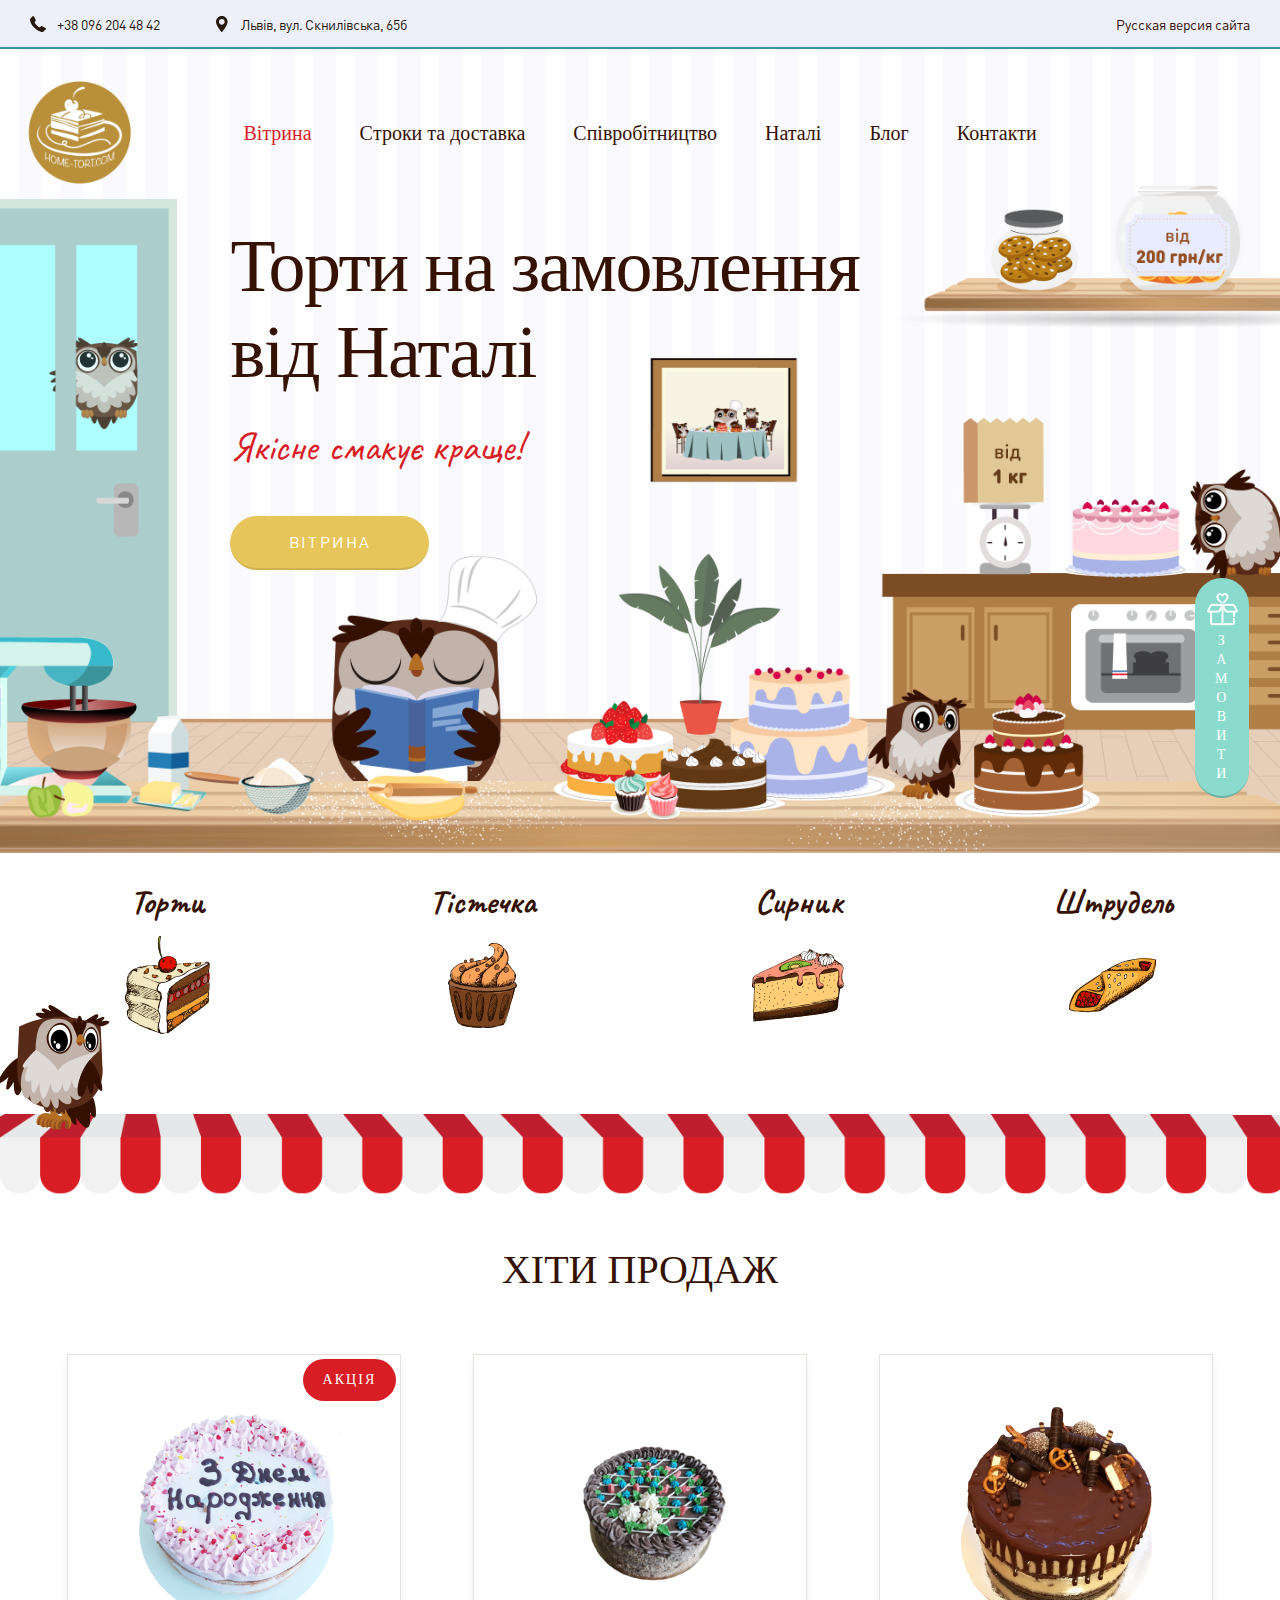
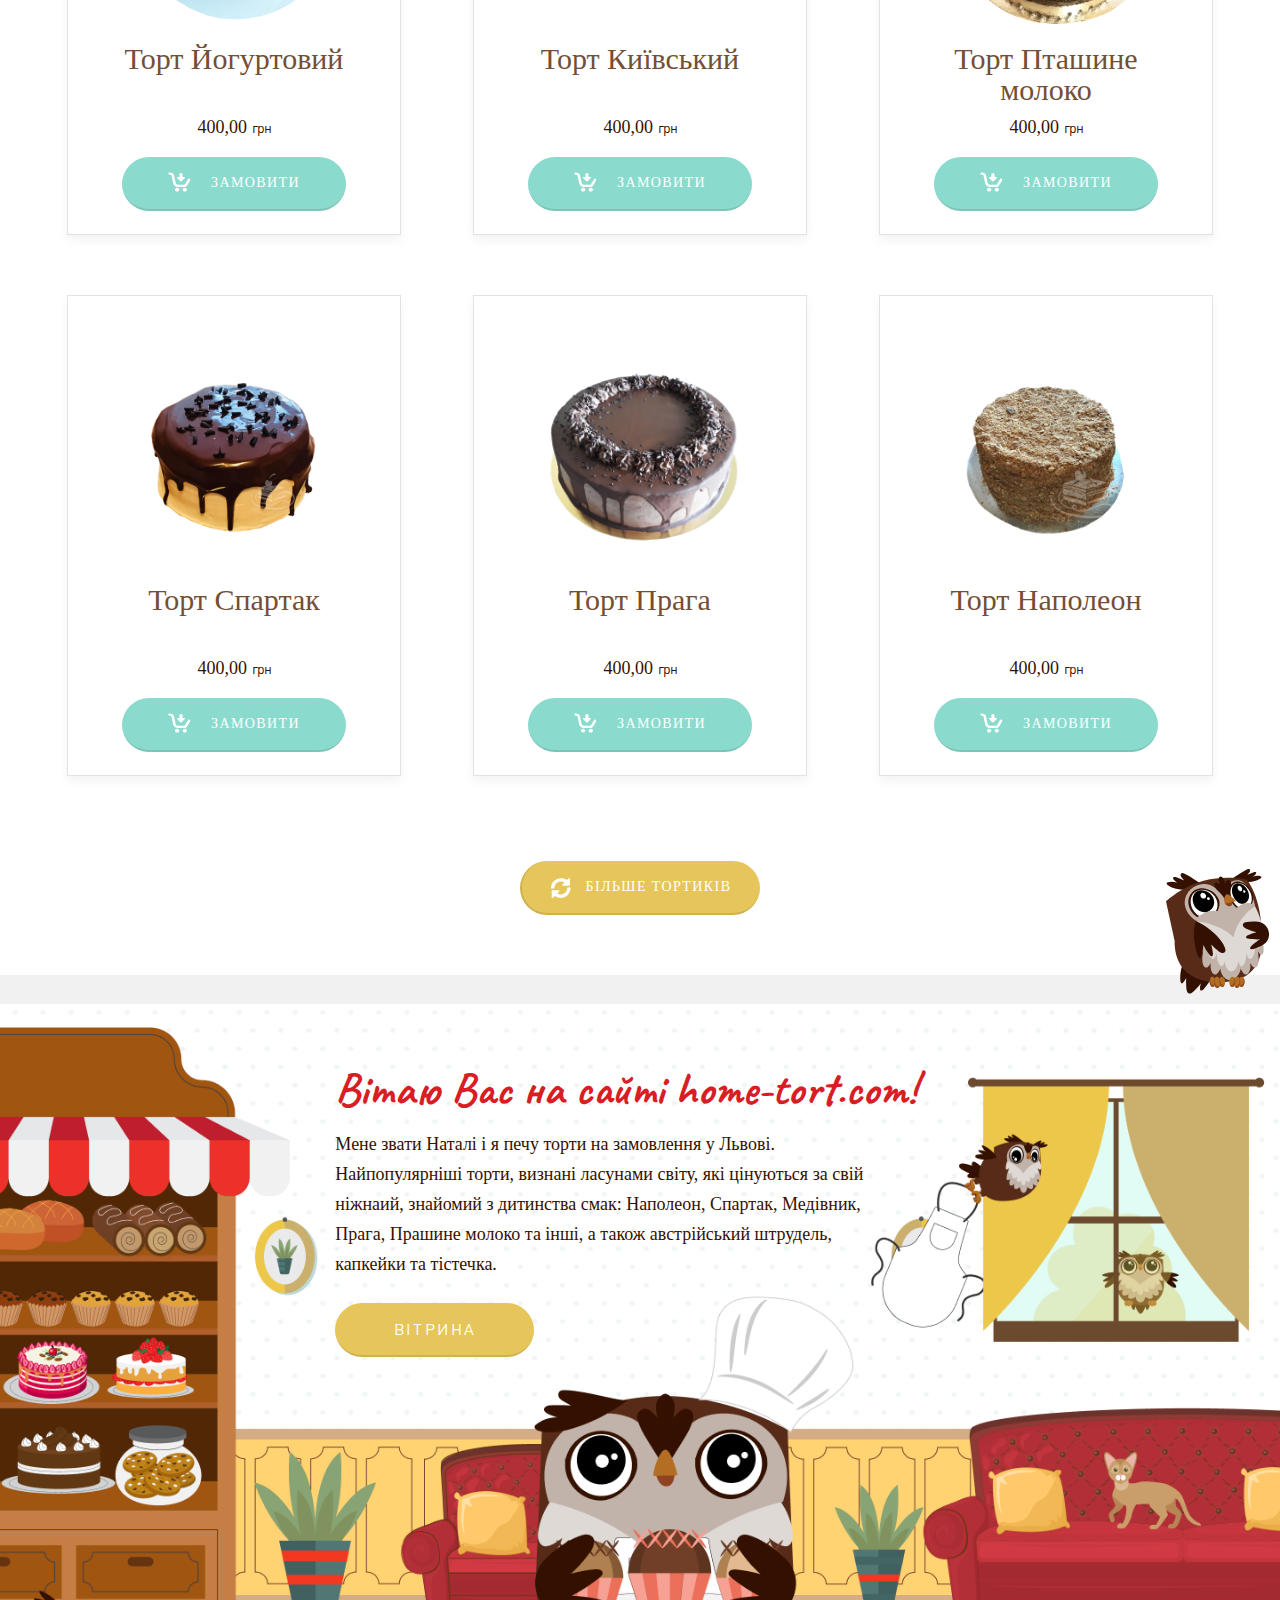
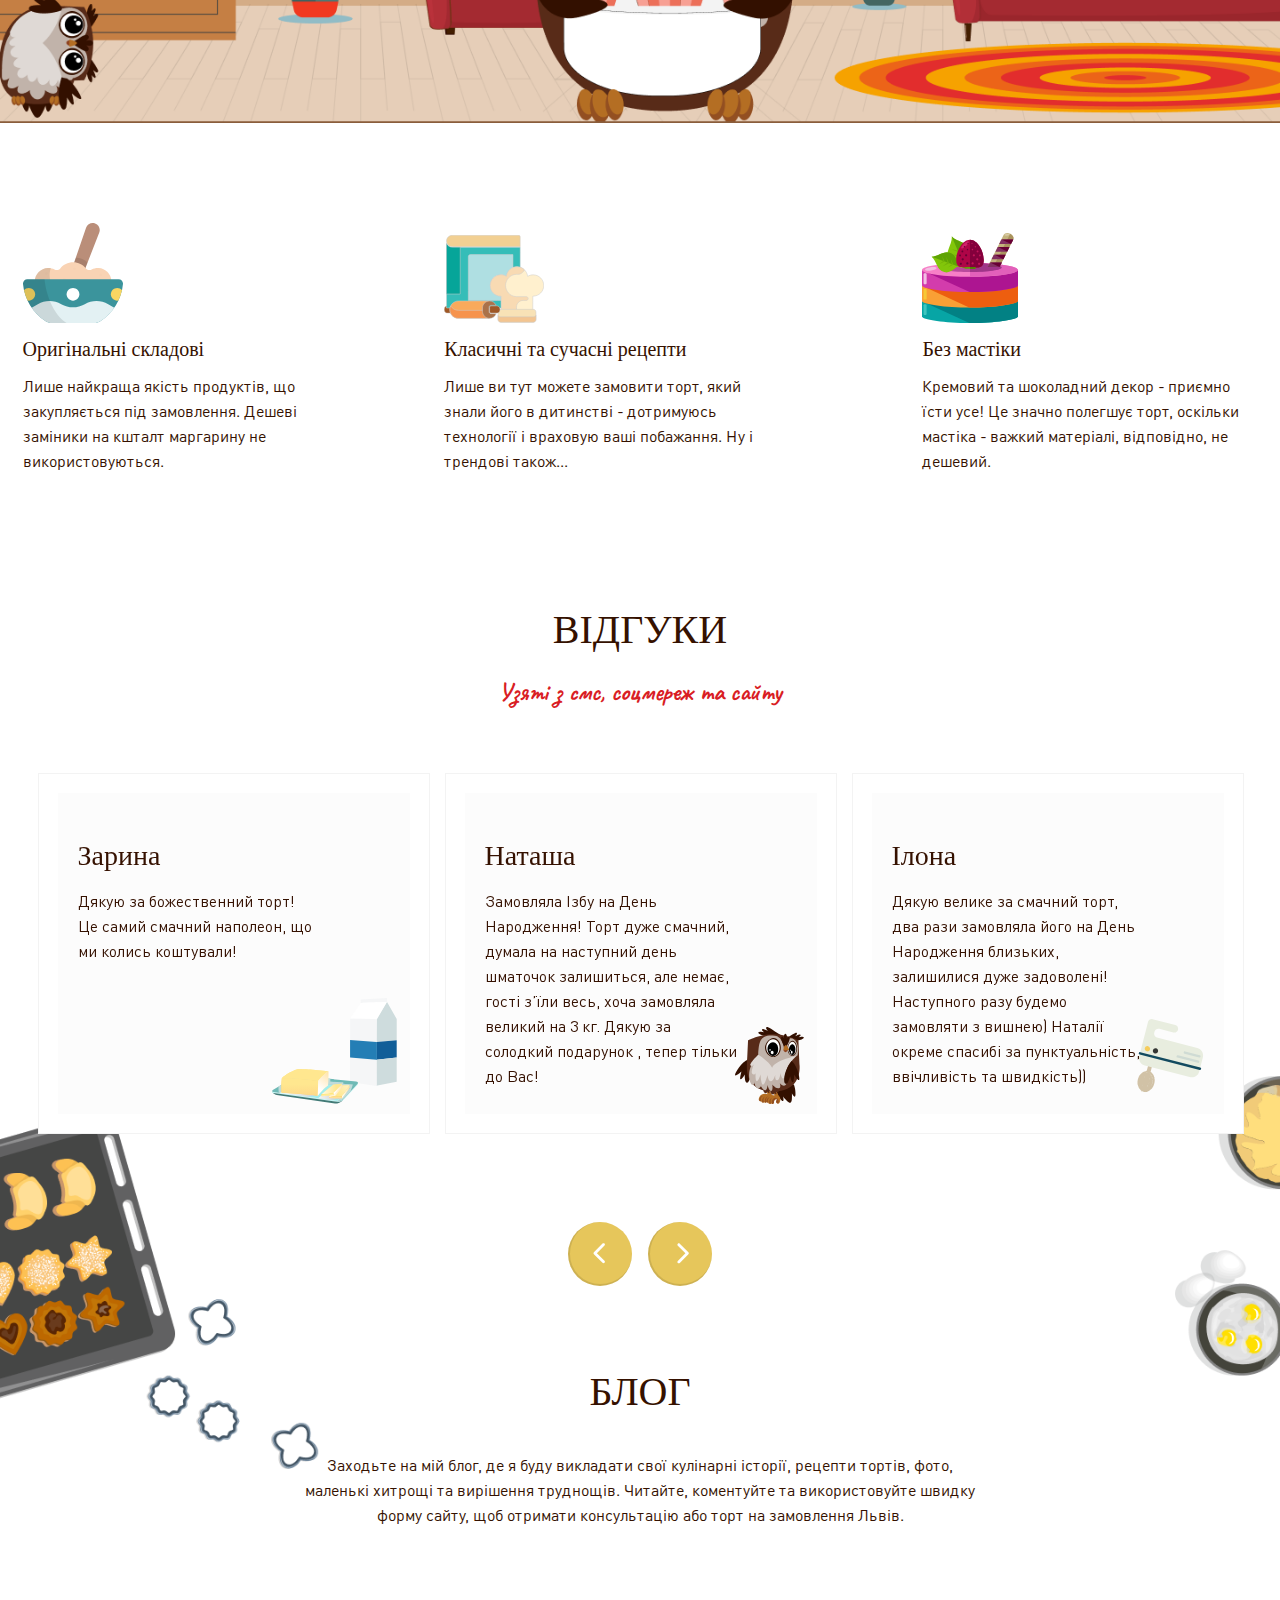
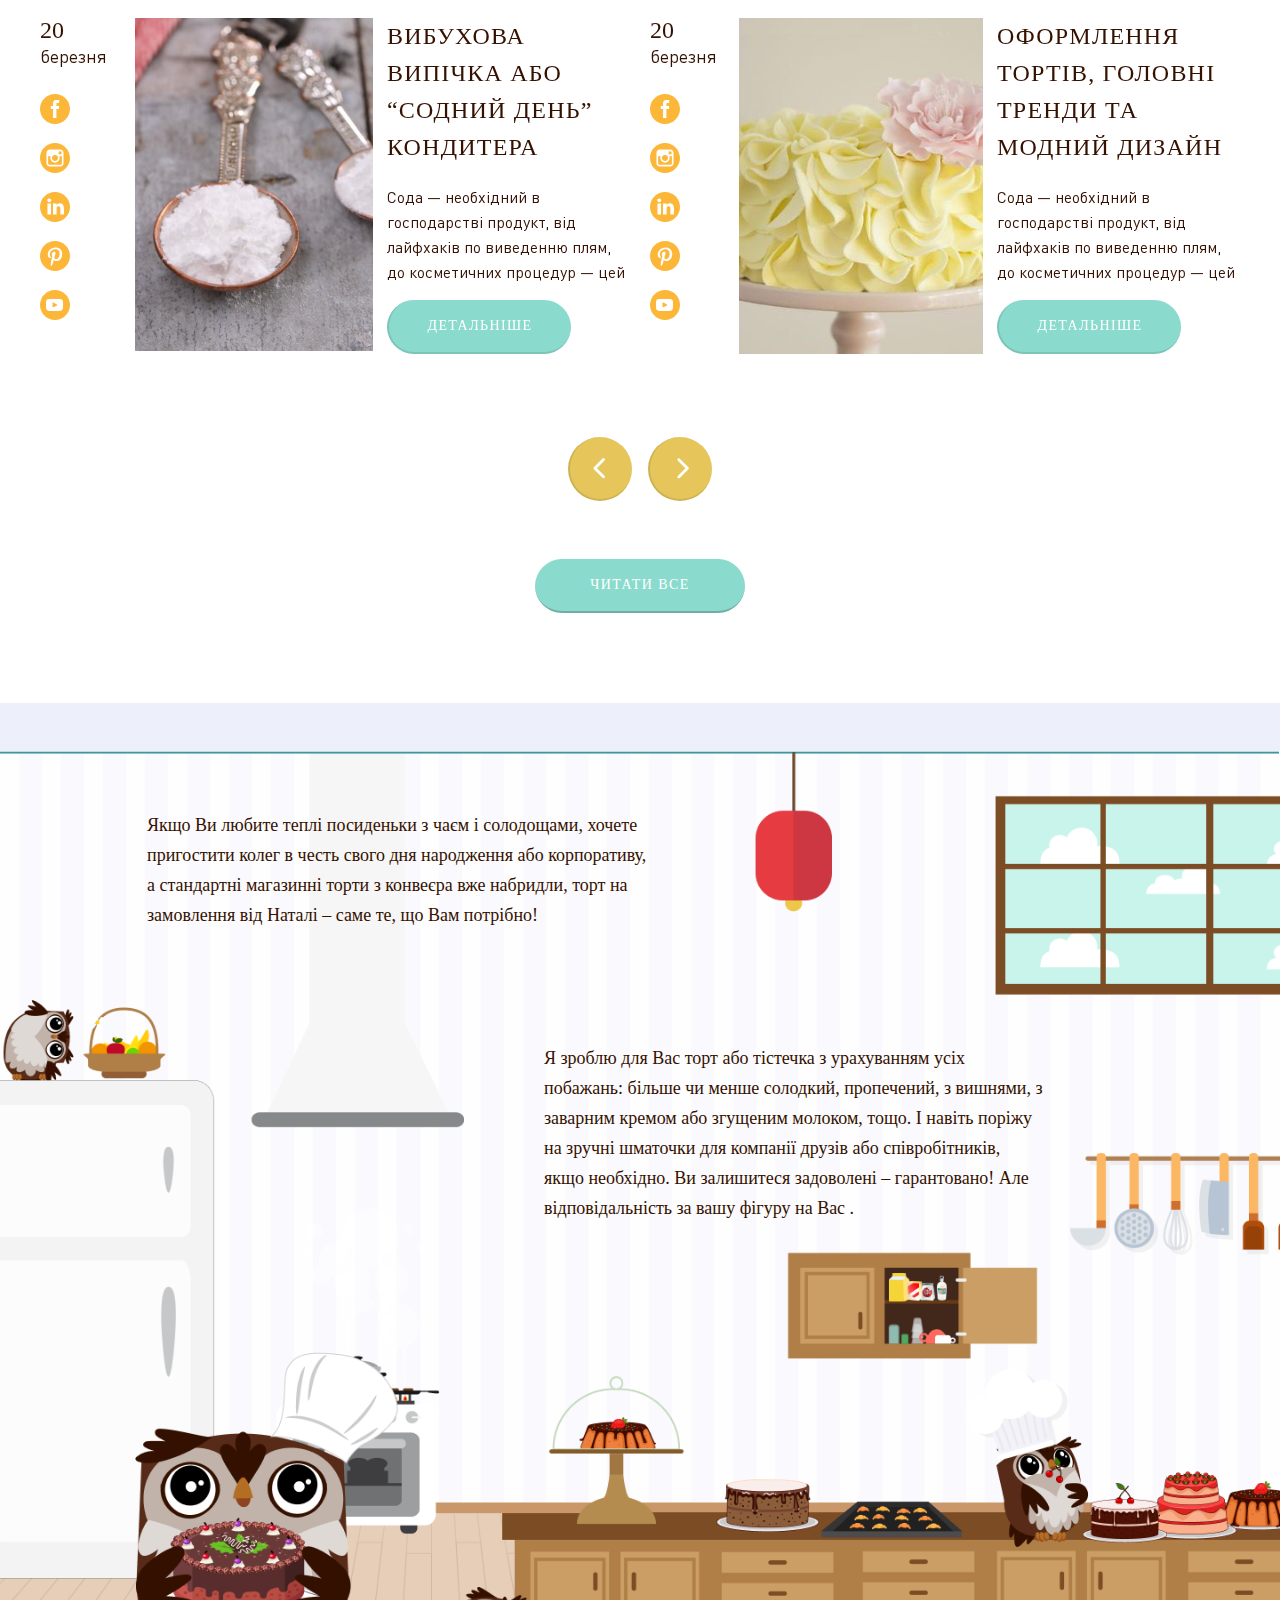
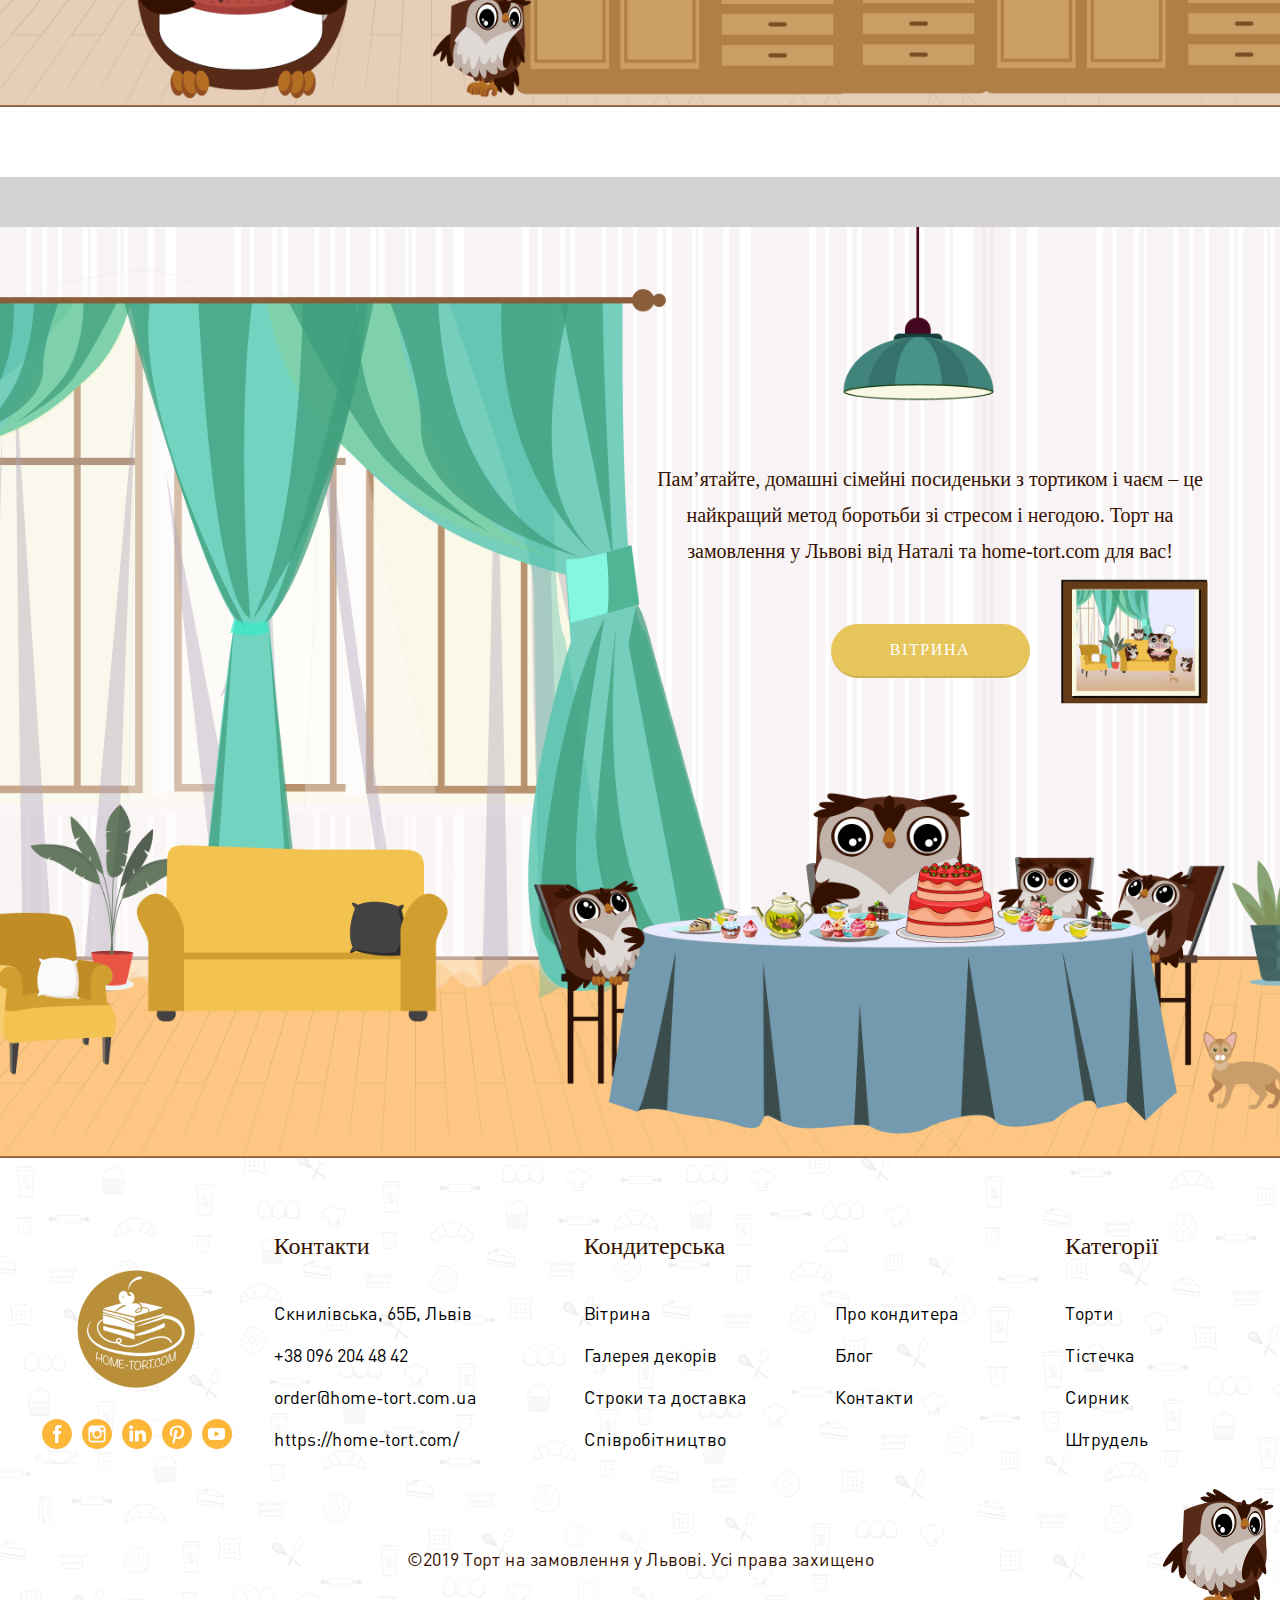
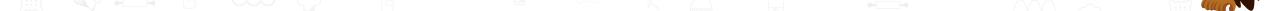
==== cakes/index.html @ 678b9b81 "Add files via upload" ====
<!DOCTYPE html>
<html lang="en">

<head>
    <meta charset="UTF-8">
    <meta name="viewport" content="width=device-width, initial-scale=1.0">
    <meta http-equiv="X-UA-Compatible" content="ie=edge">
    <title>Головна</title>
    <link href="https://fonts.googleapis.com/css?family=Caveat:400,700&display=swap&subset=cyrillic" rel="stylesheet">
    <link rel="stylesheet" href="css/bootstrap.min.css">
    <link rel="stylesheet" href="http://maxcdn.bootstrapcdn.com/font-awesome/4.2.0/css/font-awesome.min.css">
    <link rel="stylesheet" href="css/slick.css">
    <link rel="stylesheet" href="css/jquery.formstyler.css">
    <link rel="stylesheet" href="css/jquery.formstyler.theme.css">
    <link rel="stylesheet" href="css/common.css">
    <link rel="stylesheet" href="css/media.css">
</head>

<body class="">
    <div class="wrapper">
        <header>
            <div class="header_top-line">
                <div class="row no-gutters">
                    <div class="col-lg-6 col-md-8 col-12">
                        <ul class="no-style-list">
                            <li><a href="tel:+380962044842">+38 096 204 48 42</a></li>
                            <li>Львів, вул. Скнилівська, 65б</li>
                        </ul>
                    </div>
                    <div class="col-lg-6 col-md-4">
                        <p class="m-0 text-right"><a href="#">Русская версия сайта</a></p>
                    </div>
                </div>
            </div>
            <div class="header_secton">
                <img src="images/burger-icon.svg" alt="menu icon" class="phone-burger">
                <a href="index.html" class="header-logo"><img src="images/logo.png" alt="logo"></a>
                <nav class="text-md-center">
                    <img class="close-menu show-phone" src="images/close-icon.svg" alt="close">
                    <div>
                        <div class="top-menuline show-phone"><a href="#">Русская версия сайта</a></div>
                        <ul class="no-style-list">
                            <li class="active"><a href="#">Вітрина</a></li>
                            <li><a href="#">Cтроки та доставка</a></li>
                            <li><a href="#">Cпівробітництво</a></li>
                            <li><a href="#">Наталі</a></li>
                            <li><a href="#">Блог</a></li>
                            <li><a href="#">Контакти</a></li>
                        </ul>
                        <img class="show-phone menu-bottpic" src="images/menu-pic.png" alt="menu image">
                    </div>
                </nav>
            </div>
        </header>
        <main>
            <div class="main-top-section">
                <img class="hide-phone" src="images/bigpic1-1.png" alt="image">
                <img class="show-phone" src="images/phone-bg1.png" alt="image">
                <div class="mts-texts">
                    <h1>
                        Торти на замовлення<br> від <span>Наталі</span>
                    </h1>
                    <p class="mts-redtext">Якісне смакує краще!</p>
                    <a href="showcase.html" class="yellow-link">вітрина</a>
                </div>
                <div class="vertical-btn">
                    <a href="#" data-toggle="modal" data-target="#order-cake">
                        <img src="images/present-icon.svg" alt="image">
                        <span>з</span>
                        <span>а</span>
                        <span>м</span>
                        <span>о</span>
                        <span>в</span>
                        <span>и</span>
                        <span>т</span>
                        <span>и</span>
                    </a>
                </div>
            </div>
            <div class="main-category-block">
                <div class="container-sect">
                    <div class="row no-gutters justify-content-between">
                        <div class="category-block">
                            <a href="#">
                                <p class="title">Торти</p>
                                <div class="pic-block">
                                    <img src="images/main-cat1.svg" alt="image">
                                </div>
                            </a>
                        </div>
                        <div class="category-block">
                            <a href="#">
                                <p class="title">Тістечка</p>
                                <div class="pic-block">
                                    <img src="images/main-cat2.svg" alt="image">
                                </div>
                            </a>
                        </div>
                        <div class="category-block">
                            <a href="#">
                                <p class="title">Сирник</p>
                                <div class="pic-block">
                                    <img src="images/main-cat3.svg" alt="image">
                                </div>
                            </a>
                        </div>
                        <div class="category-block">
                            <a href="#">
                                <p class="title">Штрудель</p>
                                <div class="pic-block">
                                    <img src="images/main-cat4.svg" alt="image">
                                </div>
                            </a>
                        </div>
                    </div>
                </div>
            </div>
            <div class="awning-line">
                <img class="hide-phone" src="images/awning.png" alt="image">
                <img class="show-phone" src="images/awning-phone.png" alt="image">
                <img class="owl-pic" src="images/owl.svg" alt="image">
            </div>
            <div class="hits-section">
                <div class="container-sect">
                    <h2 class="text-center">Хіти продаж</h2>
                    <div class="row justify-content-between">
                        <div class="product-block">
                            <div class="prod-label">акція</div>
                            <div class="pic-block">
                                <img src="images/product-pic1.png" alt="product image">
                            </div>
                            <div class="descr-block">
                                <p class="title text-center">Торт Йогуртовий</p>
                                <p class="price text-center">400,00 <span>грн</span></p>
                                <a href="product-page.html"><span><img src="images/card-icon.svg"
                                            alt="icon">Замовити</span></a>
                            </div>
                        </div>
                        <div class="product-block">
                            <div class="pic-block">
                                <img src="images/product-pic2.png" alt="product image">
                            </div>
                            <div class="descr-block">
                                <p class="title text-center">Торт Київський</p>
                                <p class="price text-center">400,00 <span>грн</span></p>
                                <a href="product-page.html"><span><img src="images/card-icon.svg"
                                            alt="icon">Замовити</span></a>
                            </div>
                        </div>
                        <div class="product-block">
                            <div class="pic-block">
                                <img src="images/product-pic3.png" alt="product image">
                            </div>
                            <div class="descr-block">
                                <p class="title text-center">Торт Пташине молоко </p>
                                <p class="price text-center">400,00 <span>грн</span></p>
                                <a href="product-page.html"><span><img src="images/card-icon.svg"
                                            alt="icon">Замовити</span></a>
                            </div>
                        </div>
                        <div class="product-block">
                            <div class="pic-block">
                                <img src="images/product-pic4.png" alt="product image">
                            </div>
                            <div class="descr-block">
                                <p class="title text-center">Торт Спартак</p>
                                <p class="price text-center">400,00 <span>грн</span></p>
                                <a href="product-page.html"><span><img src="images/card-icon.svg"
                                            alt="icon">Замовити</span></a>
                            </div>
                        </div>
                        <div class="product-block">
                            <div class="pic-block">
                                <img src="images/product-pic5.png" alt="product image">
                            </div>
                            <div class="descr-block">
                                <p class="title text-center">Торт Прага</p>
                                <p class="price text-center">400,00 <span>грн</span></p>
                                <a href="product-page.html"><span><img src="images/card-icon.svg"
                                            alt="icon">Замовити</span></a>
                            </div>
                        </div>
                        <div class="product-block">
                            <div class="pic-block">
                                <img src="images/product-pic6.png" alt="product image">
                            </div>
                            <div class="descr-block">
                                <p class="title text-center">Торт Наполеон</p>
                                <p class="price text-center">400,00 <span>грн</span></p>
                                <a href="product-page.html"><span><img src="images/card-icon.svg"
                                            alt="icon">Замовити</span></a>
                            </div>
                        </div>
                    </div>
                    <div class="show-more-product">
                        <div class="row justify-content-between">
                            <div class="product-block">
                                <div class="pic-block">
                                    <img src="images/product-pic1.png" alt="product image">
                                </div>
                                <div class="descr-block">
                                    <p class="title text-center">Торт Йогуртовий</p>
                                    <p class="price text-center">400,00 <span>грн</span></p>
                                    <a href="product-page.html"><span><img src="images/card-icon.svg"
                                                alt="icon">Замовити</span></a>
                                </div>
                            </div>
                            <div class="product-block">
                                <div class="pic-block">
                                    <img src="images/product-pic2.png" alt="product image">
                                </div>
                                <div class="descr-block">
                                    <p class="title text-center">Торт Київський</p>
                                    <p class="price text-center">400,00 <span>грн</span></p>
                                    <a href="product-page.html"><span><img src="images/card-icon.svg"
                                                alt="icon">Замовити</span></a>
                                </div>
                            </div>
                            <div class="product-block">
                                <div class="pic-block">
                                    <img src="images/product-pic3.png" alt="product image">
                                </div>
                                <div class="descr-block">
                                    <p class="title text-center">Торт Пташине молоко </p>
                                    <p class="price text-center">400,00 <span>грн</span></p>
                                    <a href="product-page.html"><span><img src="images/card-icon.svg"
                                                alt="icon">Замовити</span></a>
                                </div>
                            </div>
                            <div class="product-block">
                                <div class="pic-block">
                                    <img src="images/product-pic4.png" alt="product image">
                                </div>
                                <div class="descr-block">
                                    <p class="title text-center">Торт Спартак</p>
                                    <p class="price text-center">400,00 <span>грн</span></p>
                                    <a href="product-page.html"><span><img src="images/card-icon.svg"
                                                alt="icon">Замовити</span></a>
                                </div>
                            </div>
                            <div class="product-block">
                                <div class="pic-block">
                                    <img src="images/product-pic5.png" alt="product image">
                                </div>
                                <div class="descr-block">
                                    <p class="title text-center">Торт Прага</p>
                                    <p class="price text-center">400,00 <span>грн</span></p>
                                    <a href="product-page.html"><span><img src="images/card-icon.svg"
                                                alt="icon">Замовити</span></a>
                                </div>
                            </div>
                            <div class="product-block">
                                <div class="pic-block">
                                    <img src="images/product-pic6.png" alt="product image">
                                </div>
                                <div class="descr-block">
                                    <p class="title text-center">Торт Наполеон</p>
                                    <p class="price text-center">400,00 <span>грн</span></p>
                                    <a href="product-page.html"><span><img src="images/card-icon.svg"
                                                alt="icon">Замовити</span></a>
                                </div>
                            </div>
                        </div>

                    </div>
                    <div class="text-center w100">
                        <button class="yellow-link show-moreprod">
                            <span><img src="images/refresh-icon.svg" alt="icon"> більше тортиків</span>
                        </button>
                    </div>
                </div>
            </div>
            <div class="grey-line">
                <img src="images/owl1.svg" alt="image">
            </div>
            <div class="main-sect2">
                <img class="hide-phone" src="images/bigpic2.png" alt="image">
                <img class="show-phone" src="images/phone-bg2.png" alt="image">
                <div class="text-block">
                    <p class="title">Вітаю Вас на сайті home-tort.com! </p>
                    <p class="descr">
                        Мене звати Наталі і я печу торти на замовлення у Львові. Найпопулярніші торти, визнані ласунами
                        світу, які цінуються за свій ніжнаий, знайомий з дитинства смак: Наполеон, Спартак, Медівник,
                        Прага, Прашине молоко та інші, а також австрійський штрудель, капкейки та тістечка.
                    </p>
                    <a href="#" class="yellow-link">вітрина</a>
                </div>
            </div>
            <div class="info-section">
                <div class="container-sect">
                    <div class="row">
                        <div class="col-md-4">
                            <div class="inf-block">
                                <div class="pic-block">
                                    <img src="images/infpic1.svg" alt="images">
                                </div>
                                <p class="title">Оригінальні складові</p>
                                <p class="descr">
                                    Лише найкраща якість продуктів, що закупляється під замовлення.
                                    Дешеві заміники на кшталт маргарину не використовуються.
                                </p>
                            </div>
                        </div>
                        <div class="col-md-4">
                            <div class="inf-block">
                                <div class="pic-block">
                                    <img src="images/infpic2.svg" alt="images">
                                </div>
                                <p class="title">Класичні та сучасні рецепти</p>
                                <p class="descr">
                                    Лише ви тут можете замовити торт, який знали його в дитинстві - дотримуюсь
                                    технології і враховую ваші побажання. Ну і трендові також...
                                </p>
                            </div>
                        </div>
                        <div class="col-md-4">
                            <div class="inf-block">
                                <div class="pic-block">
                                    <img src="images/infpic3.svg" alt="images">
                                </div>
                                <p class="title">Без мастіки</p>
                                <p class="descr">
                                    Кремовий та шоколадний декор - приємно їсти усе! Це значно полегшує торт, оскільки
                                    мастіка - важкий матеріалі, відповідно, не дешевий.
                                </p>
                            </div>
                        </div>
                    </div>
                </div>
            </div>
            <div class="main-reviews-section">
                <h2 class="text-center">Відгуки</h2>
                <p class="aft-title-text text-center">Узяті з смс, соцмереж та сайту</p>
                <div class="slider-section">
                    <div class="reviews-slider">
                        <div class="review-slide">
                            <div class="rew-slideinf">
                                <p class="title">Зарина</p>
                                <p class="descr">
                                    Дякую за божественний торт!<br>
                                    Це самий смачний наполеон, що ми колись коштували!
                                </p>
                                <img src="images/main-rewiev-pic1.svg" alt="image" class="rew-slide-pic">
                            </div>
                        </div>
                        <div class="review-slide">
                            <div class="rew-slideinf">
                                <p class="title">Наташа</p>
                                <p class="descr">
                                    Замовляла Ізбу на День Народження! Торт дуже смачний, думала на наступний день
                                    шматочок залишиться, але немає, гості з’їли весь, хоча замовляла великий на 3 кг.
                                    Дякую за солодкий подарунок , тепер тільки до Вас!
                                </p>
                                <img src="images/main-rewiev-pic2.svg" alt="image" class="rew-slide-pic">
                            </div>
                        </div>
                        <div class="review-slide">
                            <div class="rew-slideinf">
                                <p class="title">Ілона</p>
                                <p class="descr">
                                    Дякую велике за смачний торт, два рази
                                    замовляла його на День Народження близьких, залишилися дуже задоволені!
                                    Наступного разу будемо замовляти з вишнею) Наталії окреме спасибі за пунктуальність,
                                    ввічливість та швидкість))
                                </p>
                                <img src="images/main-rewiev-pic3.svg" alt="image" class="rew-slide-pic">
                            </div>
                        </div>
                        <div class="review-slide">
                            <div class="rew-slideinf">
                                <p class="title">Наташа</p>
                                <p class="descr">
                                    Замовляла Ізбу на День Народження! Торт дуже смачний, думала на наступний день
                                    шматочок залишиться, але немає, гості з’їли весь, хоча замовляла великий на 3 кг.
                                    Дякую за солодкий подарунок , тепер тільки до Вас!
                                </p>
                                <img src="images/main-rewiev-pic2.svg" alt="image" class="rew-slide-pic">
                            </div>
                        </div>
                    </div>
                </div>
            </div>
            <div class="main-blog-section">
                <img class="blog-toppic" src="images/blog-pic-bg.png" alt="image">
                <h2 class="text-center">БЛОГ</h2>
                <p class="aft-tit-text">
                    Заходьте на мій блог, де я буду викладати свої кулінарні історії, рецепти тортів, фото, маленькі
                    хитрощі та вирішення труднощів. Читайте, коментуйте та використовуйте швидку форму сайту, щоб
                    отримати консультацію або торт на замовлення Львів.
                </p>
                <div class="rel-mob">
                    <div class="main-blog-slider">
                        <div class="blog-slider">
                            <div class="mblog-slide">
                                <div class="left-block">
                                    <p class="date">
                                        <span>20</span> березня
                                    </p>
                                    <div class="icon-list">
                                        <ul class="no-style-list">
                                            <li><a target="_blank" href="#"><img src="images/facebook-orange-icon.svg"
                                                        alt="faceboook"></a></li>
                                            <li><a target="_blank" href="#"><img src="images/instagram-orange-icon.svg"
                                                        alt="instagram"></a></li>
                                            <li><a target="_blank" href="#"><img src="images/linkedin-orange-icon.svg"
                                                        alt="linkedin"></a></li>
                                            <li><a target="_blank" href="#"><img src="images/pinterest-orange-icon.svg"
                                                        alt="pinterest"></a></li>
                                            <li><a target="_blank" href="#"><img src="images/youtube-orange-icon.svg"
                                                        alt="youtube"></a></li>
                                        </ul>
                                    </div>
                                </div>
                                <div class="right-block">
                                    <div class="img-left">
                                        <img src="images/pic1.png" alt="image">
                                    </div>
                                    <div class="text-left">
                                        <p class="title">Вибухова випічка або “содний день” кондитера</p>
                                        <p class="descr">
                                            Сода — необхідний в господарстві продукт, від лайфхаків по виведенню плям,
                                            до
                                            косметичних процедур — цей порошок усюди стане в пригоді.
                                        </p>
                                        <a href="#">детальніше</a>
                                    </div>
                                </div>
                            </div>
                            <div class="mblog-slide">
                                <div class="left-block">
                                    <p class="date">
                                        <span>20</span> березня
                                    </p>
                                    <div class="icon-list">
                                        <ul class="no-style-list">
                                            <li><a target="_blank" href="#"><img src="images/facebook-orange-icon.svg"
                                                        alt="faceboook"></a></li>
                                            <li><a target="_blank" href="#"><img src="images/instagram-orange-icon.svg"
                                                        alt="instagram"></a></li>
                                            <li><a target="_blank" href="#"><img src="images/linkedin-orange-icon.svg"
                                                        alt="linkedin"></a></li>
                                            <li><a target="_blank" href="#"><img src="images/pinterest-orange-icon.svg"
                                                        alt="pinterest"></a></li>
                                            <li><a target="_blank" href="#"><img src="images/youtube-orange-icon.svg"
                                                        alt="youtube"></a></li>
                                        </ul>
                                    </div>
                                </div>
                                <div class="right-block">
                                    <div class="img-left">
                                        <img src="images/pic2.png" alt="image">
                                    </div>
                                    <div class="text-left">
                                        <p class="title">Оформлення тортів, головні тренди та модний дизайн 2018-2019.
                                            Частина 1</p>
                                        <p class="descr">
                                            Сода — необхідний в господарстві продукт, від лайфхаків по виведенню плям,
                                            до
                                            косметичних процедур — цей порошок усюди стане в пригоді.
                                        </p>
                                        <a href="#">детальніше</a>
                                    </div>
                                </div>
                            </div>
                            <div class="mblog-slide">
                                <div class="left-block">
                                    <p class="date">
                                        <span>20</span> березня
                                    </p>
                                    <div class="icon-list">
                                        <ul class="no-style-list">
                                            <li><a target="_blank" href="#"><img src="images/facebook-orange-icon.svg"
                                                        alt="faceboook"></a></li>
                                            <li><a target="_blank" href="#"><img src="images/instagram-orange-icon.svg"
                                                        alt="instagram"></a></li>
                                            <li><a target="_blank" href="#"><img src="images/linkedin-orange-icon.svg"
                                                        alt="linkedin"></a></li>
                                            <li><a target="_blank" href="#"><img src="images/pinterest-orange-icon.svg"
                                                        alt="pinterest"></a></li>
                                            <li><a target="_blank" href="#"><img src="images/youtube-orange-icon.svg"
                                                        alt="youtube"></a></li>
                                        </ul>
                                    </div>
                                </div>
                                <div class="right-block">
                                    <div class="img-left">
                                        <img src="images/pic1.png" alt="image">
                                    </div>
                                    <div class="text-left">
                                        <p class="title">Вибухова випічка або “содний день” кондитера</p>
                                        <p class="descr">
                                            Сода — необхідний в господарстві продукт, від лайфхаків по виведенню плям,
                                            до
                                            косметичних процедур — цей порошок усюди стане в пригоді.
                                        </p>
                                        <a href="#">детальніше</a>
                                    </div>
                                </div>
                            </div>
                        </div>
                    </div>
                    <a href="#" class="blog-readmore">читати все</a>
                </div>
            </div>
            <div class="grey-line">
            </div>
            <div class="main-sect3">
                <img class="hide-phone" src="images/bigpic3.png" alt="image">
                <img class="show-phone" src="images/phone-bg3.png" alt="image">
                <div class="text-block">
                    <p>
                        Якщо Ви любите теплі посиденьки з чаєм і солодощами, хочете пригостити колег в честь свого дня
                        народження або корпоративу, а стандартні магазинні торти з конвеєра вже набридли, торт на
                        замовлення від Наталі – саме те, що Вам потрібно!
                    </p>
                    <p>
                        <span>
                            Я зроблю для Bас торт або тістечка з урахуванням усіх побажань: більше чи менше солодкий,
                            пропечений, з вишнями, з заварним кремом або згущеним молоком, тощо.
                        </span>
                        <span>
                            І навіть поріжу на зручні шматочки для компанії друзів або співробітників, якщо необхідно.
                            Ви
                            залишитеся задоволені – гарантовано! Але відповідальність за вашу фігуру на Вас .
                        </span>
                    </p>
                </div>
            </div>
            <div class="main-sect4">
                <div class="grey-line"></div>
                <img class="hide-phone" src="images/bigpic4.png" alt="image">
                <img class="show-phone" src="images/phone-bg4.png" alt="image">
                <div class="text-block">
                    <p>
                        Пам’ятайте, домашні сімейні посиденьки з тортиком і чаєм – це найкращий метод боротьби зі
                        стресом і негодою. Торт на замовлення у Львові від Наталі та <a href="#">home-tort.com</a> для
                        вас!
                    </p>
                    <a href="showcase.html" class="yellow-link">вітрина</a>
                </div>
            </div>
        </main>
        <footer>
            <div class="row no-gutters">
                <div class="foot-logosect">
                    <a class="foot-logo" href="index.html"><img src="images/logo.png" alt="logo"></a>
                    <ul class="no-style-list">
                        <li><a target="_blank" href="#"><img src="images/facebook-orange-icon.svg" alt="faceboook"></a>
                        </li>
                        <li><a target="_blank" href="#"><img src="images/instagram-orange-icon.svg" alt="instagram"></a>
                        </li>
                        <li><a target="_blank" href="#"><img src="images/linkedin-orange-icon.svg" alt="linkedin"></a>
                        </li>
                        <li><a target="_blank" href="#"><img src="images/pinterest-orange-icon.svg" alt="pinterest"></a>
                        </li>
                        <li><a target="_blank" href="#"><img src="images/youtube-orange-icon.svg" alt="youtube"></a>
                        </li>
                    </ul>
                </div>
                <div class="foot-contacts">
                    <p class="title">Контакти</p>
                    <ul class="no-style-list">
                        <li>Скнилівська, 65Б, Львів
                        </li>
                        <li><a href="tel:+380962044842">+38 096 204 48 42
                            </a></li>
                        <li><a href="mailto:order@home-tort.com.ua">order@home-tort.com.ua
                            </a></li>
                        <li><a href="#">https://home-tort.com/
                            </a></li>
                    </ul>
                </div>
                <div class="foot-cond">
                    <p class="title">Кондитерська
                    </p>
                    <ul class="no-style-list">
                        <li><a href="#">Вітрина
                            </a></li>
                        <li><a href="#">Галерея декорів
                            </a></li>
                        <li><a href="#">Строки та доставка
                            </a></li>
                        <li><a href="#">Співробітництво</a></li>
                    </ul>
                    <ul class="no-style-list">
                        <li><a href="#">Про кондитера</a></li>
                        <li><a href="#">Блог</a></li>
                        <li><a href="#">Контакти</a></li>
                    </ul>
                </div>
                <div class="foot-category">
                    <p class="title">Категорії</p>
                    <ul class="no-style-list">
                        <li><a href="#">Торти
                            </a></li>
                        <li><a href="#">Тістечка
                            </a></li>
                        <li><a href="#">Сирник
                            </a></li>
                        <li><a href="#">Штрудель
                            </a></li>
                    </ul>
                </div>
            </div>
            <p class="foot-recive text-center">
                ©2019 Торт на замовлення у Львові. Усі права захищено
            </p>
            <img src="images/footer-owl.svg" alt="images">
        </footer>
        <!-- Modal -->
        <div class="modal fade" id="order-cake" tabindex="-1" role="dialog" aria-labelledby="exampleModalCenterTitle"
            aria-hidden="true">
            <div class="modal-dialog modal-dialog-centered" role="document">
                <div class="modal-content">
                    <div class="modal-header">
                        <button type="button" class="close" data-dismiss="modal" aria-label="Close">
                            <span aria-hidden="true">&times;</span>
                        </button>
                    </div>
                    <div class="modal-body">
                        <img class="modal-owl" src="images/modal-owl.svg" alt="image">
                        <p class="title">Швидке замовлення торта</p>
                        <form action="">
                            <div class="inp-field sel">
                                <label for="cake">Торт</label>
                                <select name="cake" id="">
                                    <option value="0">Торт 0</option>
                                    <option value="1">Торт 1</option>
                                    <option value="2">Торт 2</option>
                                    <option value="3">Торт 3</option>
                                </select>
                            </div>
                            <div class="inp-field">
                                <label for="cake">Ім’я</label>
                                <input type="text">
                            </div>
                            <div class="inp-field">
                                <label for="cake">Телефон</label>
                                <input type="text" pattern="[0-9]{3}-[0-9]{3}-[0-9]{4}">
                            </div>
                            <div class="inp-field">
                                <label for="cake">Email</label>
                                <input type="text">
                            </div>
                            <input type="submit" value="замовити">
                        </form>
                    </div>
                </div>
            </div>
        </div>
    </div>

    <script src="js/jquery.min.js"></script>
    <script src="js/slick.min.js"></script>
    <script src="js/jquery.formstyler.min.js"></script>
    <script src="js/bootstrap.min.js"></script>
    <script src="js/common.js"></script>
</body>

</html>
---- cakes/css/common.css ----
/* general */
@font-face {
    font-family: 'DIN-Round-Pro-Black';
    src: url('../fonts/DIN-Round-Pro-Black.otf');
}

@font-face {
    font-family: 'DIN-Round-Pro-Bold';
    src: url('../fonts/DIN-Round-Pro-Bold.otf');
}

@font-face {
    font-family: 'DIN-Round-Pro-Light';
    src: url('../fonts/DIN-Round-Pro-Light.otf');
}

@font-face {
    font-family: 'DIN-Round-Pro-Medium';
    src: url('../fonts/DIN-Round-Pro-Medium.otf');
}


@font-face {
    font-family: 'DIN-Round-Pro-Regular';
    src: url('../fonts/DINPro.eot');
    src: url('../fonts/DINPro.eot?#iefix') format('embedded-opentype'),
        url('../fonts/DINPro.woff') format('woff'),
        url('../fonts/DINPro.ttf') format('truetype');
    font-weight: normal;
    font-style: normal;
}

body {
    font-family: 'DIN-Round-Pro-Regular';
    overflow-x: hidden;
}

.no-style-list {
    list-style-type: none;
    padding: 0;
    margin: 0;
}

.wrapper {
    max-width: 1440px;
    margin: 0 auto;
    position: relative;
    box-shadow: 0 0 10px #e3e3e3;
}

h1 {
    color: #351100;
    font-size: 74px;
    line-height: 86px;
    letter-spacing: -0.02em;
    font-family: 'DIN-Round-Pro-Black';
}

h2 {
    font-size: 40px;
    line-height: 52px;
    font-family: 'DIN-Round-Pro-Black';
    color: #351100;
    text-transform: uppercase;
}

.container-sect {
    max-width: 1146px;
    margin: 0 auto;
}

.w100 {
    width: 100%;
}

a,
a:focus {
    outline: none;
}

/* header */
header {
    position: absolute;
    width: 100%;
    left: 0;
    z-index: 2;
}

.header_top-line {
    background-color: #EDEFFB;
    height: 49px;
    padding: 0 30px;
    border-bottom: 2px solid #3B949C;
}

.header_top-line>.row {
    align-items: center;
    display: flex;
    height: 100%;
}

.header_top-line ul li,
.header_top-line ul li a {
    color: #26180A;
    font-size: 14px;
    line-height: 18px;
}

.header_top-line ul li {
    display: inline-block;
    padding-left: 27px;
    position: relative;
}

.header_top-line ul li:first-child {
    margin-right: 50px;
}

.header_top-line ul li a {
    text-decoration: none;
}

.header_top-line ul li:before {
    content: '';
    display: inline-block;
    position: absolute;
    left: 0;
    width: 16px;
    height: 16px;
    background-repeat: no-repeat;
    background-position: center center;
}

.header_top-line ul li:first-child:before {
    background-image: url(../images/phone-icon.svg);
}

.header_top-line ul li:nth-child(2):before {
    background-image: url(../images/mark.svg);
    width: 16px;
}

.header_top-line .m-0.text-right a {
    font-size: 14px;
    line-height: 18px;
    color: #351100;
}

.header_top-line .m-0.text-right a:hover {
    text-decoration: none;
}

.yellow-link {
    background: #E6C65B;
    border-radius: 40px;
}

/* nav menu */
.header_secton {
    padding: 81px 0 50px 0;
    position: relative;
}

.header_secton nav ul li {
    display: inline-block;
    margin: 0 22px;
}

.header_secton nav ul li a {
    text-decoration: none;
    color: #351100;
    font-size: 20px;
    font-family: 'DIN-Round-Pro-Bold';
    line-height: 26px;
    transition: .3s;
    -webkit-transition: .3s;
    -moz-transition: .3s;
    -ms-transition: .3s;
    -o-transition: .3s;
}

.header_secton nav ul li a:hover,
.header_secton nav ul li.active a {
    color: #D91D24;
}

.header-logo {
    position: absolute;
    top: 13px;
    left: 10px;
}

/* main */
.main-top-section {
    position: relative;
}

.main-top-section>img {
    max-width: 100%;
}

.main-top-section .mts-texts {
    position: absolute;
    top: 223px;
    left: 18%;
}

.main-top-section h1 {
    margin-bottom: 27px;
}

.main-top-section .mts-redtext {
    color: #D91D24;
    font-size: 40px;
    line-height: 50px;
    font-family: 'Caveat', cursive;
    margin-bottom: 44px;
}

.main-top-section .yellow-link,
.main-sect2 .yellow-link,
.main-sect4 .text-block a.yellow-link {
    width: 199px;
    height: 54px;
    display: flex;
    align-items: center;
    justify-content: center;
    letter-spacing: 0.1em;
    text-transform: uppercase;
    color: #fff;
    text-decoration: none;
    transition: .3s;
    -webkit-transition: .3s;
    -moz-transition: .3s;
    -ms-transition: .3s;
    -o-transition: .3s;
}

.main-top-section .yellow-link:hover,
.main-sect2 .yellow-link:hover {
    background-color: #8ADBCD;
}

.main-top-section .vertical-btn {
    width: 54px;
    background-color: #8ADBCD;
    height: 220px;
    border-radius: 50px;
    text-align: center;
    position: absolute;
    bottom: 55px;
    right: 31px;
    padding: 15px 0;
    border-bottom: 2px solid rgba(0, 0, 0, 0.2);
}

.main-top-section .vertical-btn span {
    display: block;
    font-size: 14px;
    line-height: 18px;
    letter-spacing: 0.1em;
    text-transform: uppercase;
    color: #fff;
    font-family: 'DIN-Round-Pro-Bold';
    margin-bottom: 1px;
}

.main-top-section .vertical-btn img {
    margin-bottom: 6px;
}

.vertical-btn a {
    text-decoration: none;
}

/* main-category section */
.main-category-block {
    padding: 16px 0 45px 0;
}

.main-category-block .category-block {
    width: 200px;
    height: 200px;
    background-color: #fff;
    border: 0.5px solid #fff;
}

.main-category-block .category-block .title {
    text-align: center;
    color: #351100;
    font-size: 34px;
    line-height: normal;
    font-weight: bold;
    font-family: 'Caveat', cursive;
    margin: 10px 0 12px 0;
}

.main-category-block .category-block a {
    text-decoration: none;
}

.main-category-block .category-block:hover {
    box-shadow: 0px 2px 20px rgba(0, 0, 0, 0.1);
    border: 0.5px solid #E3E3E3;
}

.main-category-block .category-block .pic-block {
    width: 100px;
    height: 100px;
    display: flex;
    align-items: center;
    justify-content: center;
    margin: 0 auto;
}

.awning-line {
    position: relative;
}

.awning-line img {
    width: 100%;
}

.awning-line .owl-pic {
    position: absolute;
    width: 110px;
    left: 0;
    top: -109px;
}

/* HITS main page */
.hits-section {
    padding: 48px 0 60px 0;
}

.hits-section h2 {
    text-transform: uppercase;
    margin-bottom: 58px;
}

.hits-section .container-sect {
    padding: 0 15px;
}

.product-block {
    background: #FFFFFF;
    border: 1px solid rgba(224, 217, 213, 0.8);
    box-sizing: border-box;
    box-shadow: 0px 5px 10px rgba(0, 0, 0, 0.05);
    padding: 48px 35px 23px 35px;
    width: 334px;
    position: relative;
    margin-bottom: 60px;
}

.product-block .pic-block {
    width: 213px;
    height: 225px;
    display: flex;
    align-items: center;
    justify-content: center;
    margin: 0 auto 15px;
}

.product-block .pic-block {
    max-width: 100%;
    max-height: 100%;
}

.product-block .descr-block .title {
    color: #744F35;
    font-size: 30px;
    line-height: 31px;
    font-family: 'DIN-Round-Pro-Black';
    height: 65px;
    overflow: hidden;
    margin-bottom: 5px;
}

.product-block .descr-block .price {
    font-size: 18px;
    line-height: 28px;
    font-family: 'DIN-Round-Pro-Bold';
    color: #351100;
}

.product-block .descr-block .price span {
    font-size: 14px;
    line-height: 18px;
    font-family: 'DIN-Round-Pro-Regular';
}

.product-block .descr-block a {
    max-width: 224px;
    width: 100%;
    background: #8ADBCD;
    border-radius: 40px;
    -webkit-border-radius: 40px;
    -moz-border-radius: 40px;
    -ms-border-radius: 40px;
    -o-border-radius: 40px;
    height: 54px;
    display: flex;
    text-align: center;
    color: #fff;
    text-decoration: none;
    letter-spacing: 0.1em;
    text-transform: uppercase;
    font-size: 14px;
    line-height: 18px;
    font-family: 'DIN-Round-Pro-Black';
    align-items: center;
    justify-content: center;
    margin: 0 auto;
    border-bottom: 2px solid rgba(0, 0, 0, 0.1);
    transition: .3s;
    -webkit-transition: .3s;
    -moz-transition: .3s;
    -ms-transition: .3s;
    -o-transition: .3s;
}

.product-block .descr-block a:hover {
    background-color: #E6C65B;
}

.product-block .descr-block a img {
    margin-right: 20px;
    margin-top: -3px;
}

.hits-section .show-more-product {
    display: none;
}

.hits-section .show-moreprod {
    border: none;
    outline: none;
    border-bottom: 2px solid rgba(0, 0, 0, 0.1);
    border-left: 2px solid rgba(0, 0, 0, 0.1);
    display: flex;
    align-items: center;
    justify-content: center;
    margin: 25px auto 0;
    width: 240px;
    height: 54px;
    letter-spacing: 0.1em;
    text-transform: uppercase;
    font-size: 14px;
    line-height: 18px;
    color: #FFFFFF;
    font-family: 'DIN-Round-Pro-Black';
    cursor: pointer;
    transition: .3s;
    -webkit-transition: .3s;
    -moz-transition: .3s;
    -ms-transition: .3s;
    -o-transition: .3s;
}

.hits-section .show-moreprod:hover {
    background: #8ADBCD;
}

.hits-section .show-moreprod img {
    margin-right: 10px;
}

.prod-label {
    width: 93px;
    height: 42px;
    letter-spacing: 0.15em;
    text-transform: uppercase;
    font-size: 14px;
    line-height: 18px;
    color: #FFFFFF;
    font-family: 'DIN-Round-Pro-Bold';
    background: #D91D24;
    border-radius: 40px;
    display: flex;
    align-items: center;
    justify-content: center;
    position: absolute;
    top: 4px;
    right: 4px;
}

.grey-line {
    position: relative;
    height: 29px;
    background-color: #F1F1F1;
}

.grey-line img {
    position: absolute;
    right: 10px;
    bottom: 10px;
}

.main-sect2 {
    position: relative;
}

.main-sect2>img {
    width: 100%;
}

.main-sect2 .text-block {
    position: absolute;
    top: 60px;
    left: 26.2%;
}

.main-sect2 .text-block .title {
    font-weight: bold;
    font-size: 50px;
    line-height: 50px;
    color: #D91D24;
    font-family: 'Caveat', cursive;
    margin: 0 0 15px 0;
}

.main-sect2 .text-block .descr {
    max-width: 581px;
    font-size: 20px;
    line-height: 36px;
    font-family: 'DIN-Round-Pro-Medium';
    color: #351100;
    margin: 0 0 24px 0;
}

.info-section .container-sect {
    padding: 0 15px;
    max-width: 1265px;
}

.info-section {
    padding: 100px 0 44px 0;
}

.info-section .pic-block {
    width: 100px;
    height: 100px;
    display: flex;
    align-items: flex-end;
    justify-content: flex-start;
    margin-bottom: 13px;
}

.info-section .inf-block {
    max-width: 335px;
    display: inline-block;
}

.info-section .inf-block .title {
    color: #351100;
    font-size: 20px;
    line-height: 26px;
    font-family: 'DIN-Round-Pro-Medium';
    margin-bottom: 12px;
}

.info-section .inf-block .descr {
    font-size: 16px;
    line-height: 25px;
    color: #351100;
}

.info-section .container-sect .row .col-md-4:nth-child(3) {
    text-align: right;
}

.info-section .container-sect .row .col-md-4:nth-child(3) .inf-block {
    text-align: left;
}

.main-reviews-section {
    padding: 70px 30px 0px 30px;
    position: relative;
}

.main-reviews-section h2 {
    text-transform: uppercase;
    margin-bottom: 17px;
}

.main-reviews-section .aft-title-text {
    color: #D91D24;
    font-weight: bold;
    font-size: 25px;
    line-height: 38px;
    font-family: 'Caveat', cursive;
    margin-bottom: 54px;
}

/* slider main page */
.main-reviews-section .review-slide {
    height: 361px;
    background-color: #fff;
    margin: 7.5px;
    border: 1px solid #F3F3F3;
    box-sizing: border-box;
}

.rew-slideinf {
    background-color: #FCFCFC;
    height: 100%;
    width: 100%;
    border: 19px solid #fff;
    padding: 45px 20% 20px 20px;
    position: relative;
}

.rew-slideinf .title {
    font-size: 28px;
    line-height: 36px;
    font-family: 'DIN-Round-Pro-Bold';
    color: #351100;
    margin-bottom: 15px;
}

.rew-slideinf .descr {
    font-size: 16px;
    line-height: 25px;
    color: #351100;
}

.rew-slideinf .rew-slide-pic {
    position: absolute;
    bottom: 10px;
    right: 13px;
}

.main-reviews-section .slider-section .slick-slider {
    padding-bottom: 145px;
}

.slick-prev.slick-arrow,
.slick-next.slick-arrow {
    color: transparent;
    -moz-user-select: none;
    -khtml-user-select: none;
    user-select: none;
    width: 64px;
    height: 64px;
    position: absolute;
    outline: none;
    border: none;
    border-radius: 50%;
    -webkit-border-radius: 50%;
    -moz-border-radius: 50%;
    -ms-border-radius: 50%;
    -o-border-radius: 50%;
    z-index: 2;
    bottom: 0;
    background-color: #E6C65B;
    background-repeat: no-repeat;
    border-left: 2px solid rgba(0, 0, 0, 0.1);
    border-bottom: 2px solid rgba(0, 0, 0, 0.1);
    cursor: pointer;
}

.slick-prev.slick-arrow:hover,
.slick-next.slick-arrow:hover {
    background-color: #8ADBCD;
}

.slick-prev.slick-arrow {
    left: 50%;
    margin-left: -72px;
    background-image: url(../images/arrow-left.svg);
    background-position: 46% 50%;
}

.slick-next.slick-arrow {
    right: 50%;
    margin-right: -72px;
    background-image: url(../images/arrow-right.svg);
    background-position: 54% 50%;
}

.main-blog-section {
    padding: 80px 30px 90px 30px;
    position: relative;
}

.main-blog-section h2 {
    margin-bottom: 35px;
    text-transform: uppercase;
}

.main-blog-section .aft-tit-text {
    max-width: 680px;
    margin: 0 auto 90px;
    font-size: 16px;
    line-height: 25px;
    text-align: center;
    color: #351100;
}

.main-blog-section .blog-toppic {
    position: absolute;
    top: -210px;
    width: 100%;
    left: 0;
    z-index: -1;
}

.main-blog-slider .blog-slider {
    padding-bottom: 147px;
}

.main-blog-slider .blog-slider .mblog-slide .left-block {
    width: 85px;
    display: inline-block;
    vertical-align: top;
}

.main-blog-slider .blog-slider .mblog-slide .right-block {
    width: calc(100% - 90px);
    display: inline-block;
    height: 336px;
    vertical-align: top;
}

.main-blog-slider .blog-slider .mblog-slide .left-block .date {
    font-size: 18px;
    line-height: 25px;
    color: #351100;
    margin-bottom: 25px;
}

.main-blog-slider .blog-slider .mblog-slide .left-block .date span {
    font-family: 'DIN-Round-Pro-Bold';
    font-size: 24px;
}

.main-blog-slider .blog-slider .mblog-slide .right-block .img-left {
    width: 244px;
    overflow: hidden;
    display: inline-block;
    vertical-align: top;
}

.main-blog-slider .blog-slider .mblog-slide .right-block .text-left {
    width: calc(100% - 250px);
    display: inline-block;
    padding-left: 10px;
    height: 100%;
    position: relative;
}

.main-blog-slider .blog-slider .mblog-slide .right-block .text-left .title {
    font-size: 24px;
    line-height: 37px;
    letter-spacing: 0.05em;
    text-transform: uppercase;
    font-family: 'DIN-Round-Pro-Black';
    color: #351100;
    margin-bottom: 20px;
    height: 147px;
    overflow: hidden;
}

.main-blog-slider .blog-slider .mblog-slide .right-block .text-left .descr {
    font-size: 16px;
    line-height: 25px;
    color: #351100;
    margin-bottom: 16px;
    height: 99px;
    overflow: hidden;
}

.main-blog-slider .blog-slider .mblog-slide .right-block .text-left a {
    width: 184px;
    height: 54px;
    display: flex;
    align-items: center;
    justify-content: center;
    color: #FFFFFF;
    border-radius: 40px;
    letter-spacing: 0.1em;
    text-transform: uppercase;
    font-size: 14px;
    line-height: 18px;
    background-color: #8ADBCD;
    border-radius: 40px;
    -webkit-border-radius: 40px;
    -moz-border-radius: 40px;
    -ms-border-radius: 40px;
    -o-border-radius: 40px;
    font-family: 'DIN-Round-Pro-Black';
    border-bottom: 2px solid rgba(0, 0, 0, 0.1);
    border-left: 2px solid rgba(0, 0, 0, 0.1);
    outline: none;
    text-decoration: none;
    position: absolute;
    left: 10px;
    bottom: 0;
    transition: .3s;
    -webkit-transition: .3s;
    -moz-transition: .3s;
    -ms-transition: .3s;
    -o-transition: .3s;
}

.main-blog-slider .blog-slider .mblog-slide .right-block .text-left a:hover {
    background-color: #E6C65B;
}

.slick-slide {
    outline: none;
}

.main-blog-slider .blog-slider .icon-list li {
    margin-bottom: 18px;
}

.mblog-slide.slick-slide {
    margin: 0 10px;
}

.blog-readmore {
    display: flex;
    align-items: center;
    justify-content: center;
    width: 210px;
    height: 54px;
    letter-spacing: 0.1em;
    text-transform: uppercase;
    color: #FFFFFF;
    font-size: 14px;
    line-height: 18px;
    background-color: #8ADBCD;
    font-family: 'DIN-Round-Pro-Black';
    border-radius: 40px;
    -webkit-border-radius: 40px;
    -moz-border-radius: 40px;
    -ms-border-radius: 40px;
    -o-border-radius: 40px;
    margin: 58px auto 0;
    transition: .3s;
    -webkit-transition: .3s;
    -moz-transition: .3s;
    -ms-transition: .3s;
    -o-transition: .3s;
    border-bottom: 2px solid rgba(0, 0, 0, 0.2);
}

.blog-readmore:hover {
    background-color: #E6C65B;
    color: #fff;
    text-decoration: none;

}

.main-sect3 {
    position: relative;
    margin-bottom: 70px;
}

.main-sect3>img {
    width: 100%;
}


.main-blog-section+.grey-line {
    height: 48px;
    background-color: #EDEFFB;
}

.main-sect3 .text-block p {
    max-width: 559px;
    font-size: 20px;
    line-height: 36px;
    color: #351100;
    font-family: 'DIN-Round-Pro-Medium';
    margin: 0;
}

.main-sect3 .text-block p:first-child {
    position: absolute;
    top: 59px;
    left: 147px;
}

.main-sect3 .text-block p:nth-child(2) {
    position: absolute;
    top: 292px;
    left: 42.5%;
}

.main-sect4 {
    position: relative;
}

.main-sect4 .grey-line {
    height: 50px;
    background-color: #D3D3D3;
}

.main-sect4 .text-block {
    position: absolute;
    top: 284px;
    right: 29px;
    text-align: center;
    width: 682px;
}

.main-sect4 .text-block p {
    font-size: 20px;
    line-height: 36px;
    color: #351100;
    font-family: 'DIN-Round-Pro-Medium';
    margin-bottom: 55px;
}

.main-sect4 .text-block a {
    font-family: 'DIN-Round-Pro-Bold';
    color: #351100;
    margin: 0 auto;
}

.main-sect4 img {
    max-width: 100%;
}

/* footer */
footer {
    padding: 70px 15px 40px 15px;
    background-image: url(../images/footer-bg.png);
    background-color: #fff;
}

footer .foot-logosect {
    -ms-flex: 0 0 19.5%;
    flex: 0 0 19.5%;
    max-width: 19.5%;
    padding: 0 15px;
    text-align: center;
    padding-top: 20px;
}

footer .foot-logosect .foot-logo img {
    margin-bottom: 10px;
}

footer .foot-logosect ul li {
    display: inline-block;
    margin: 0 3px;
}

footer .foot-contacts {
    -ms-flex: 0 0 24.8%;
    flex: 0 0 24.8%;
    max-width: 24.8%;
    padding: 0 15px;
}

footer .foot-cond {
    -ms-flex: 0 0 38.5%;
    flex: 0 0 38.5%;
    max-width: 38.5%;
    padding: 0 15px;
}

footer .foot-category {
    -ms-flex: 0 0 17.2%;
    flex: 0 0 17.2%;
    max-width: 17.2%;
    padding: 0 15px;
}

footer .title {
    font-size: 24px;
    line-height: 37px;
    color: #351100;
    margin-bottom: 35px;
    font-family: 'DIN-Round-Pro-Bold';
}

footer ul {
    display: inline-block;
    vertical-align: top;
}

footer ul li {
    margin-bottom: 15px;
}

footer ul li,
footer ul li a {
    font-size: 18px;
    color: #000000;
}

footer .foot-cond ul:last-child {
    margin-left: 84px;
}

footer .foot-recive {
    margin: 80px 0 0 0;
    font-size: 18px;
    line-height: 23px;
    text-align: center;
    color: #351100;
}

footer>img {
    position: absolute;
    bottom: 0;
    right: 6px;
}

/* - */
.product-block .pic-block img,
.info-section .pic-block img {
    max-width: 100%;
    max-height: 100%;
}

.hits-section .show-moreprod span {
    line-height: 32px;
}

.main-category-block .category-block .pic-block img {
    max-width: 100%;
    max-height: 100%;
}

.show-phone {
    display: none !important;
}

.phone-burger {
    display: none;
}

.main-top-section .yellow-link,
.main-sect2 .yellow-link,
.main-sect4 .text-block a.yellow-link {
    border-bottom: 2px solid rgba(0, 0, 0, 0.1);
}

.main-sect4 .text-block a.yellow-link {
    transition: .3s;
    -webkit-transition: .3s;
    -moz-transition: .3s;
    -ms-transition: .3s;
    -o-transition: .3s;
}

.main-sect4 .text-block a.yellow-link:hover {
    background-color: #8ADBCD;
}

footer ul li a:hover {
    color: #636363;
    text-decoration: none;
}


/* Products page */
.line-bg {
    background-image: url(../images/line-bg.png);
}

.showcase-topblock {
    position: relative;
    padding-top: 320px;
}

.showcase-topblock img {
    width: 100%;
    position: relative;
    z-index: 2;
}

.showcase-topblock .st-owl {
    position: absolute;
    right: 22px;
    width: 105px;
    top: 207px;
    z-index: 1;
}

.show-case-section h2 {
    margin-bottom: 50px;
}

.show-case-section.hits-section {
    padding-bottom: 276px;
    position: relative;
}

.showcase-bottpic {
    position: absolute;
    bottom: 0;
    left: 0;
    width: 100%;
}

.sc-product-sect .yellow-link.show-moreprod {
    position: relative;
    z-index: 2;
}

#sowcase-filter-styler {
    width: 260px;
}

#sowcase-filter-styler .jq-selectbox__select,
.vaga .jq-selectbox__select {
    height: 47px;
    border: 0.5px solid #d6d6d6;
    border-radius: 50px;
    background: #fff;
    box-shadow: none;
}

#sowcase-filter-styler .jq-selectbox__select-text,
.vaga .jq-selectbox__select-text {
    padding: 8px 0 8px 18px;
    font-size: 14px;
}

.vaga .jq-selectbox__select-text {
    font-size: 18px;
    line-height: 29px;
    font-family: 'DIN-Round-Pro-Medium';
    text-align: center;
    padding-left: 0;
}

#sowcase-filter-styler .jq-selectbox__trigger,
.vaga .jq-selectbox__trigger {
    width: 41px;
}

.jq-selectbox.focused .jq-selectbox__select {
    border: 0.5px solid #d6d6d6;
}

#sowcase-filter-styler .jq-selectbox__trigger-arrow,
.vaga .jq-selectbox__trigger-arrow {
    border: none;
    height: 8px;
    width: 14px;
    background-image: url(../images/select-arrow.svg);
    background-position: center center;
    background-repeat: no-repeat;
    top: 20px;
    right: 13px;
}

.vaga .jq-selectbox {
    width: 100%;
}

.filter {
    right: 30px;
    top: 50px;
    position: absolute;
}

.jq-selectbox li:hover {
    background-color: #8ADBCD;
}

.breadcrumbs {
    padding-left: 32px;
    margin-bottom: 50px;
    padding-top: 260px;
}

.breadcrumbs ul li {
    display: inline-block;
}

.breadcrumbs ul li,
.breadcrumbs ul li a {
    color: #351100;
    font-size: 14px;
    line-height: 18px;
}

.breadcrumbs ul li:after {
    content: "/";
    display: inline-block;
    margin-left: 4px;
}

.breadcrumbs ul li:last-child:after {
    display: none;
}

.card-prod-section_top-sect {
    max-width: 1240px;
    margin: 0 auto 35px;
}

.card-prod-section_slider {
    -ms-flex: 0 0 60%;
    flex: 0 0 60%;
    max-width: 60%;
}

.card-prod-section_prodinfo {
    -ms-flex: 0 0 40%;
    flex: 0 0 40%;
    max-width: 40%;
    padding-top: 8px;
}

.card-slider {
    max-width: 609px;
    position: relative;
}

.card-slider:after {
    content: "";
    display: inline-block;
    width: 140px;
    height: 120px;
    position: absolute;
    top: -109px;
    right: -60px;
    background-repeat: no-repeat;
    background-image: url(../images/product-slider-owl.svg);
}

.card-slider .slick-dots,
.similar-slider .slick-dots {
    list-style-type: none;
    text-align: center;
    padding: 0;
    margin: 0;
    margin-top: 44px;
}

.card-slider .slick-dots li,
.similar-slider .slick-dots li {
    display: inline-block;
    margin: 0 5px;
}

.card-slider .slick-dots li button,
.similar-slider .slick-dots li button {
    color: transparent;
    border: none;
    outline: none;
    border-radius: 50%;
    -webkit-border-radius: 50%;
    -moz-border-radius: 50%;
    -ms-border-radius: 50%;
    -o-border-radius: 50%;
    padding: 0;
    width: 10px;
    height: 10px;
    background-color: #E6C65B;
}

.card-slider .slick-dots .slick-active button,
.similar-slider .slick-dots .slick-active button {
    background-color: #8ADBCD;
}

.card-prod-section_slider .slick-list {
    box-shadow: -10px 10px 30px rgba(0, 0, 0, 0.2);
}

.card-prod-section_prodinfo .title {
    font-size: 40px;
    line-height: 52px;
    letter-spacing: 0.05em;
    text-transform: uppercase;
    font-family: 'DIN-Round-Pro-Black';
    color: #351100;
    margin-bottom: 20px;
}

.card-prod-section_prodinfo .descr {
    letter-spacing: 0.03em;
    font-size: 14px;
    line-height: 13px;
    color: #000000;
    margin-bottom: 11px;
}

.card-prod-section_prodinfo .stars {
    display: inline-block;
    vertical-align: middle;
}

.card-prod-section_prodinfo .stars img {
    vertical-align: middle;
    display: inline-block;
}

.card-prod-section_prodinfo .rating-number {
    display: inline-block;
    vertical-align: middle;
    margin-left: 10px;
    font-size: 16px;
    line-height: 23px;
    font-family: 'DIN-Round-Pro-Medium';
    color: #000000;
    margin-top: 4px;
}

.card-prod-section_prodinfo .rating-block {
    margin-bottom: 19px;
}

#product-form .kilkist,
#product-form .vaga {
    display: inline-block;
    vertical-align: top;
    width: 120px;
}

#product-form .kilkist {
    margin-right: 50px;
    position: relative;
}

#product-form .kilkist p,
#product-form .vaga p {
    letter-spacing: 0.1em;
    font-size: 14px;
    line-height: 13px;
    color: #000000;
    padding-left: 5px;
    margin-bottom: 15px;
}

.card-prod-section {
    padding: 0 30px;
}

.kilkist .jq-number {
    width: 100%;
    padding: 0;
}

.kilkist .jq-number__field {
    width: 100%;
    height: 47px;
    border-radius: 50px;
    -webkit-border-radius: 50px;
    -moz-border-radius: 50px;
    -ms-border-radius: 50px;
    -o-border-radius: 50px;
    box-shadow: none;
    border: 0.5px solid #d6d6d6;
    background-color: #fff;
}

.jq-number__spin {
    height: 100%;
    box-shadow: none;
    background: transparent;
    width: 40px;
    border-radius: 0;
    -webkit-border-radius: 0;
    -moz-border-radius: 0;
    -ms-border-radius: 0;
    -o-border-radius: 0;
    border: none;
    background-repeat: no-repeat;
    background-position: center center;
}

.jq-number__field input {
    font-size: 18px;
    line-height: 17px;
    color: #000000;
    font-family: 'DIN-Round-Pro-Medium';
    width: 40px;
    margin: 0 auto;
    display: block;
    height: 100%;
}

.jq-number__spin:hover,
.jq-number__spin:focus {
    background-repeat: no-repeat;
    background-position: center center;
    background-color: transparent;
    box-shadow: none;
}

.jq-number__spin.plus {
    left: 0;
    position: absolute;
    bottom: 0;
    background-image: url(../images/plus.svg);
}

.jq-number__spin.minus {
    right: 0;
    position: absolute;
    bottom: 0;
    background-image: url(../images/minus.svg);
}

.jq-number__spin.minus:after,
.jq-number__spin.plus:after {
    display: none;
}

#product-form .inp-sect {
    margin-bottom: 25px;
}

#product-form .price {
    color: #351100;
    letter-spacing: 0.03em;
    font-size: 40px;
    font-family: 'DIN-Round-Pro-Black';
    margin-bottom: 24px;
}

#product-form .descr {
    font-size: 14px;
    line-height: 20px;
    letter-spacing: 0.03em;
    color: #000000;
    margin-bottom: 25px;
}

.bottom-btns a,
.bottom-btns button {
    display: inline-block;
    height: 54px;
    width: 224px;
    border-radius: 40px;
    border: none;
    vertical-align: middle;
    border-bottom: 2px solid rgba(0, 0, 0, 0.2);
    font-size: 14px;
    line-height: 18px;
    letter-spacing: 0.1em;
    text-transform: uppercase;
    color: #FFFFFF;
    font-family: 'DIN-Round-Pro-Black';
}

.bottom-btns button {
    margin-right: 35px;
    background: #8ADBCD;
    outline: none;
    cursor: pointer;
}

.bottom-btns a {
    background-color: #E6C65B;
    display: inline-flex;
    align-items: center;
    justify-content: center;
}

.bottom-btns a:hover {
    text-decoration: none;
}

.bottom-btns button img {
    margin-right: 10px;
}

.card-prod-section_bott-sect h2 {
    margin-bottom: 63px;
}

.card-prod-section_bott-sect p {
    font-size: 14px;
    line-height: 18px;
    color: #351100;
}

.prod-gen-list {
    list-style-type: none;
    padding: 0;
    margin: 0;
}

.prod-gen-list li {
    font-size: 16px;
    line-height: 33px;
    color: #351100;
}

.prod-gen-list li span {
    font-weight: bold;
}

.opys {
    margin-bottom: 49px;
}

.response h2 {
    margin-bottom: 34px;
}

.response-block {
    background-color: #fff;
    padding: 20px;
    border: 1px solid #F3F3F3;
    margin-bottom: 17px;
}

.response-block .response-block_greyblock {
    background-color: #FCFCFC;
    padding: 44px 100px 14px 98px;
}

.response-block_greyblock .col-left {
    flex-grow: 1;
    max-width: calc(100% - 133px);
}

.response-block_greyblock .col-right {
    width: 133px;
}

.response-block_greyblock .col-left .title {
    font-size: 28px;
    line-height: 36px;
    font-family: 'DIN-Round-Pro-Bold';
    color: #351100;
    margin-bottom: 9px;
}

.response-block_greyblock .col-left .descr {
    font-size: 16px;
    line-height: 25px;
    color: #351100;
    min-height: 95px;
}

.response-block_greyblock .stars {
    margin-bottom: 37px;
}

.response-block_greyblock .date {
    font-size: 16px;
    line-height: 25px;
    color: #000000;
}

.leave-review a {
    display: inline-flex;
    justify-content: center;
    align-items: center;
    height: 54px;
    width: 224px;
    letter-spacing: 0.1em;
    text-transform: uppercase;
    color: #FFFFFF;
    font-size: 14px;
    line-height: 18px;
    font-family: 'DIN-Round-Pro-Black';
    background: #8ADBCD;
    border-radius: 40px;
    margin-top: 55px;
    transition: .3s;
    -webkit-transition: .3s;
    -moz-transition: .3s;
    -ms-transition: .3s;
    -o-transition: .3s;
    border-bottom: 2px solid rgba(0, 0, 0, 0.2);
}

.leave-review a:hover {
    text-decoration: none;
    background-color: #E6C65B;
}

.card-prod-section_bott-sect {
    padding-bottom: 38px;
    position: relative;
}

.similar-prod {
    padding-top: 80px;
    position: relative;
}

.abs-pic1 {
    position: absolute;
    left: -30px;
    top: 0;
}

.abs-pic2 {
    position: absolute;
    right: -30px;
    top: 230px;
}

.abs-pic3 {
    position: absolute;
    left: -30px;
    bottom: -80px;
}

.similar-prod {
    position: relative;
}

.similar-prod h2 {
    margin-bottom: 84px;
}

.similar-slider .product-block {
    margin: 0 auto 20px;
}

.slick-slide .product-block .descr-block a img {
    display: inline-block;
}

.abs-pic4 {
    position: absolute;
    right: -30px;
    top: 0;
}

.prodbott-pic {
    width: 100%;
    margin-top: 30px;
}

/* modals */
.modal-dialog {
    max-width: 400px;
}

.modal-content {
    background: #FFFFFF;
    border: 1px solid #EFEFEF;
    box-shadow: 0px 20px 20px rgba(0, 0, 0, 0.1);
    border-radius: 0;
}

.modal-header {
    padding: 0;
    border: none;
}

.modal .close {
    padding: 0;
}

.modal-body {
    padding: 40px 52px 39px 52px;
}

.modal-body .title {
    font-size: 20px;
    line-height: 26px;
    font-family: 'DIN-Round-Pro-Medium';
    color: #000000;
    margin-bottom: 36px;
}

.modal-body .jq-selectbox {
    width: 100%;
}

.modal-body .jq-selectbox__select {
    border: 0.5px solid #CDCDCD;
    background: #fff;
    box-shadow: none;
    height: 50px;
    border-radius: 0;
    -webkit-border-radius: 0;
    -moz-border-radius: 0;
    -ms-border-radius: 0;
    -o-border-radius: 0;
}

.modal-body .jq-selectbox__trigger {
    border-left: none;
    background-image: url(../images/select-arrow1.svg);
    background-repeat: no-repeat;
    background-position: left center;
}

.modal-body .jq-selectbox__select-text {
    height: 100%;
    padding: 10px 0px;
}

.modal-body .jq-selectbox__trigger-arrow {
    display: none;
}

.modal-body .inp-field {
    position: relative;
}

.modal-body .inp-field label {
    color: #000000;
    font-size: 16px;
    line-height: 21px;
    padding: 0 13px;
    margin: 0;
    position: absolute;
    left: 17px;
    top: -11px;
    background-color: #fff;
}

.modal-body .inp-field .jq-selectbox__dropdown {
    top: 48px;
}

.modal-body .inp-field {
    margin-bottom: 25px;
}

.modal-body .inp-field.sel label {
    z-index: 12;
}

.modal-body .inp-field input[type="text"],
.modal-body .inp-field input[type="email"],
.modal-body .inp-field input[type="tel"] {
    outline: none;
    border: 0.5px solid #CDCDCD;
    width: 100%;
    height: 50px;
    padding-left: 15px;
}

.modal-body input[type="submit"] {
    outline: none;
    border: none;
    background-color: #8ADBCD;
    border-radius: 40px;
    font-size: 14px;
    line-height: 18px;
    display: flex;
    align-items: center;
    justify-content: center;
    letter-spacing: 0.1em;
    text-transform: uppercase;
    color: #fff;
    width: 197px;
    height: 54px;
    font-family: 'DIN-Round-Pro-Black';
    border-bottom: 2px solid rgba(0, 0, 0, 0.2);
}

#review-modal input[type="submit"] {
    width: 224px;
}

.modal-owl {
    position: absolute;
    top: -106px;
    right: 13px;
}

.modal-body .inp-field textarea {
    resize: none;
    outline: none;
    width: 100%;
    border: 0.5px solid #CDCDCD;
    height: 135px;
    padding-left: 15px;
}

/* rating */
.rating {
    unicode-bidi: bidi-override;
    direction: rtl;
    width: auto;
    margin-top: -10px;
    margin-bottom: 10px;
}

.rating input {
    position: absolute;
    left: -999999px;
}

.rating label {
    display: inline-block;
    font-size: 0;
    cursor: pointer;
}

.rating>label:before {
    position: relative;
    font: 24px/1 FontAwesome;
    display: block;
    content: "\f005";
    color: #ccc;
    background: #C4C4C4;
    -webkit-background-clip: text;
    -webkit-text-fill-color: transparent;
}

.rating>label:hover:before,
.rating>label:hover~label:before,
.rating>label.selected:before,
.rating>label.selected~label:before {
    color: #F4D437;
    background: #F4D437;
    -webkit-background-clip: text;
    -webkit-text-fill-color: transparent;
}

#review-modal .modal-owl {
    top: -121px;
}

.modal-content .close {
    margin: 0;
    position: absolute;
    right: 15px;
    top: 14px;
    outline: none;
    z-index: 12;
}

.modal-content .close span {
    font-size: 40px;
    color: #919191;
    font-weight: 400;
    line-height: 0;
}

/* 
font-family: 'DIN-Round-Pro-Bold'; 
font-family: 'DIN-Round-Pro-Black';
font-family: 'DIN-Round-Pro-Regular';
font-family: 'DIN-Round-Pro-Medium';
font-family: 'Caveat', cursive;
*/
---- cakes/css/media.css ----
@media(max-width:1370.8px) {
    .main-sect4 .text-block {
        width: 580px;
        right: 60px;
    }

    .header-logo img {
        width: 140px;
    }

    .header_secton {
        padding-top: 71px;
    }

    .main-sect2 .text-block .title {
        font-size: 46px;
    }

    .main-sect2 .text-block .descr {
        font-size: 18px;
        line-height: 30px;
        max-width: 530px;
    }

    .main-sect3 .text-block p:first-child,
    .main-sect3 .text-block p:nth-child(2) {
        font-size: 18px;
        line-height: 30px;
        max-width: 500px;
    }
}

@media(max-width:1300.8px) {

    .bottom-btns a,
    .bottom-btns button {
        width: 210px;
    }

    .bottom-btns button {
        margin-right: 20px;
    }

    .abs-pic1 {
        top: -50px;
    }
}

@media(max-width:1250.8px) {
    .main-blog-slider .blog-slider {
        padding-bottom: 131px;
    }

    .header_top-line {
        height: 40px;
    }

    h1 {
        font-size: 65px;
        line-height: 75px;
    }

    .main-top-section h1 {
        margin-bottom: 15px;
    }

    .main-top-section .mts-redtext {
        font-size: 34px;
        margin-bottom: 25px;
    }

    .main-top-section .yellow-link,
    .main-sect2 .yellow-link,
    .main-sect4 .text-block a.yellow-link {
        width: 160px;
        height: 44px;
        font-size: 14px;
    }

    .header_secton nav ul li a {
        font-size: 18px;
    }

    .header_secton nav ul li {
        margin: 0 15px;
    }

    .main-category-block .container-sect,
    .hits-section .container-sect,
    .info-section .container-sect {
        max-width: 1000px;
    }

    .awning-line .owl-pic {
        width: 80px;
        top: -80px;
    }

    h2 {
        font-size: 32px;
    }

    .main-sect2 .text-block .title {
        font-size: 42px;
    }

    .main-sect2 .text-block .descr {
        font-size: 16px;
        line-height: 25px;
        max-width: 500px;
    }

    .rew-slideinf .descr {
        font-size: 14px;
        line-height: 20px;
    }

    .rew-slideinf .rew-slide-pic {
        max-height: 100px;
    }

    .main-blog-slider .blog-slider .mblog-slide .right-block .text-left .title {
        font-size: 19px;
        line-height: 25px;
        height: 125px;
    }

    .main-blog-slider .blog-slider .mblog-slide .right-block .img-left {
        width: 200px;
    }

    .main-blog-slider .blog-slider .mblog-slide .right-block .text-left .descr {
        height: 122px;
        font-size: 16px;
        line-height: 20px;
    }

    .main-blog-slider .blog-slider .mblog-slide .left-block {
        width: 70px;
    }

    .main-blog-slider .blog-slider .mblog-slide .right-block {
        width: calc(100% - 75px);
    }

    .mblog-slide.slick-slide {
        margin: 0 5px;
    }

    .main-category-block {
        padding: 16px 0 16px 0;
    }

    .hits-section {
        padding: 40px 0 40px 0;
    }

    .hits-section h2 {
        margin-bottom: 30px;
    }

    .product-block .descr-block a img {
        margin-right: 10px;
    }

    .product-block .descr-block .title {
        font-size: 26px;
    }

    .product-block .pic-block {
        max-width: 180px;
        max-height: 180px;
    }

    .product-block {
        width: 300px;
    }

    .prod-label {
        font-size: 14px;
        height: 40px;
    }

    .hits-section .show-moreprod {
        height: 44px;
    }

    .grey-line img {
        width: 80px;
    }

    .info-section .pic-block {
        width: 80px;
        height: 80px;
    }

    .info-section {
        padding: 40px 0 40px 0;
    }

    .info-section .inf-block .title {
        font-size: 18px;
        margin-bottom: 7px;
    }

    .main-reviews-section {
        padding: 40px 30px 0 40px;
    }

    .main-reviews-section .slider-section .slick-slider {
        padding-bottom: 75px;
    }

    .main-blog-section {
        padding: 50px 30px 40px 30px;
    }

    .main-blog-section .aft-tit-text {
        max-width: 570px;
    }

    .main-blog-section .aft-tit-text {
        margin-bottom: 50px;
    }

    .main-sect4 .text-block {
        top: 235px;
        width: 500px;
        right: 7%;
    }

    .main-sect4 .text-block p {
        font-size: 18px;
        line-height: 28px;
        margin-bottom: 30px;
    }

    .showcase-topblock {
        padding-top: 250px;
    }

    .showcase-topblock .st-owl {
        width: 80px;
        top: 165px;
    }

    .filter {
        top: 43px;
    }

    .breadcrumbs {
        padding-top: 230px;
    }

    .card-prod-section_prodinfo .title {
        font-size: 34px;
        margin-bottom: 10px;
    }

    .product-block,
    .main-reviews-section .aft-title-text,
    .main-blog-section h2 {
        margin-bottom: 30px;
    }

    .main-blog-slider .blog-slider .mblog-slide .right-block .text-left a,
    .blog-readmore,
    .product-block .descr-block a {
        width: 160px;
        height: 44px;
        font-size: 14px;
    }

    .slick-prev.slick-arrow,
    .slick-next.slick-arrow {
        width: 45px;
        height: 45px;
    }

    .slick-next.slick-arrow {
        margin-right: -50px;
    }

    .slick-prev.slick-arrow {
        margin-left: -50px;
    }

    .card-prod-section_bott-sect .opys {
        padding-right: 100px;
    }

    .card-prod-section_bott-sect h2,
    .similar-prod h2 {
        margin-bottom: 40px;
    }

    .leave-review a {
        margin-top: 30px;
    }

    .abs-pic4 {
        top: -40px;
    }
}

@media(max-width:1200.8px) {

    .main-sect3 .text-block p:first-child,
    .main-sect3 .text-block p:nth-child(2) {
        font-size: 16px;
        line-height: 24px;
        max-width: 450px;
    }

    .main-sect3 .text-block p:nth-child(2) {
        top: 250px;
        left: 40%;
    }

    .card-prod-section_slider {
        -ms-flex: 0 0 50%;
        flex: 0 0 50%;
        max-width: 50%;
    }

    .card-slider .slick-slide img {
        max-width: 100%;
    }

    .card-prod-section_prodinfo {
        -ms-flex: 0 0 50%;
        flex: 0 0 50%;
        max-width: 50%;
        padding-left: 20px;
    }

    #product-form .inp-sect {
        margin-bottom: 10px;
    }

    #product-form .price {
        margin-bottom: 10px;
    }

    .abs-pic1,
    .abs-pic2 {
        width: 100px;
    }

    .abs-pic3 {
        bottom: -50px;
        width: 100px;
    }

    .abs-pic4 {
        width: 180px;
    }

    .card-slider:after {
        width: 100px;
        background-size: contain;
        height: 100px;
        top: -80px;
        right: -33px;
    }
}

@media(max-width:1150.8px) {
    .main-sect2 .text-block .title {
        font-size: 38px;
    }

    .main-sect2 .text-block .descr {
        max-width: 460px;
    }

    .rew-slideinf {
        padding-top: 25px;
    }

    .rew-slideinf .rew-slide-pic {
        max-height: 80px;
        max-width: 60px;
    }

    .main-blog-slider .blog-slider .mblog-slide .right-block .img-left {
        width: 180px;
    }

    .main-blog-slider .blog-slider .mblog-slide .right-block .text-left {
        width: calc(100% - 186px);
    }

    .main-sect4 .text-block {
        width: 460px;
    }

    .main-sect4 .text-block p {
        font-size: 16px;
        line-height: 24px;
    }

    footer .foot-logosect .foot-logo img {
        width: 140px;
    }

    footer .title {
        font-size: 22px;
        line-height: 30px;
        margin-bottom: 20px;
    }

    footer ul li,
    footer ul li a {
        font-size: 16px;
    }

    footer ul li {
        margin-bottom: 10px;
    }

    footer .foot-logosect {
        -ms-flex: 0 0 22%;
        flex: 0 0 22%;
        max-width: 22%;
        padding: 0 10px;
    }

    footer .foot-contacts {
        -ms-flex: 0 0 22%;
        flex: 0 0 22%;
        max-width: 22%;
        padding: 0 10px;
    }

    footer .foot-cond {
        padding: 0 10px;
        -ms-flex: 0 0 36%;
        flex: 0 0 36%;
        max-width: 36%;
    }

    footer .foot-category {
        padding: 0 10px;
        -ms-flex: 0 0 20%;
        flex: 0 0 20%;
        max-width: 20%;
    }

    footer .foot-cond ul:last-child {
        margin-left: 50px;
    }

    footer>img {
        width: 80px;
    }

    footer {
        padding: 40px 15px 20px 15px;
    }

    footer .foot-recive {
        font-size: 16px;
        margin-top: 50px;
    }
}

@media(max-width:1100.8px) {
    h1 {
        font-size: 52px;
        line-height: 64px;
    }

    .main-top-section .mts-texts {
        top: 180px;
    }

    .header-logo img {
        width: 100px;
    }

    .header_secton {
        padding-top: 50px;
    }

    .main-category-block .category-block .title {
        font-size: 28px;
        margin: 5px 0 5px 0;
    }

    .main-category-block .category-block {
        width: 170px;
        height: 170px;
    }

    .main-category-block .category-block .pic-block {
        width: 80px;
        height: 80px;
    }

    .main-category-block .container-sect,
    .hits-section .container-sect,
    .info-section .container-sect {
        max-width: 900px;
    }

    .product-block {
        width: 32%;
        max-width: 300px;
    }

    .main-sect2 .text-block .descr {
        max-width: 425px;
    }

    .rew-slideinf .descr {
        font-size: 16px;
        line-height: 22px;
    }

    .rew-slideinf .rew-slide-pic {
        max-height: 100px;
        max-width: 100px;
    }

    .main-blog-slider .blog-slider .mblog-slide .left-block .date {
        font-size: 16px;
        line-height: 20px;
        margin-bottom: 15px;
    }

    .main-blog-slider .blog-slider .icon-list li {
        margin-bottom: 10px;
    }

    .main-blog-slider .blog-slider .mblog-slide .left-block {
        width: 60px;
    }

    .main-blog-slider .blog-slider {
        padding-bottom: 100px;
    }

    .main-sect3 .text-block p:nth-child(2) {
        top: 230px;
        left: 37%;
    }

    .main-sect4 .text-block {
        width: 430px;
    }

    .similar-slider .product-block {
        width: 100%;
    }
}

@media(max-width:991.8px) {
    h1 {
        font-size: 42px;
        line-height: 52px;
    }

    .main-top-section .mts-texts {
        top: 145px;
    }

    .header_secton nav ul li a {
        font-size: 16px;
    }

    .header_secton nav ul li {
        margin: 0 8px;
    }

    .text-md-center {
        padding-left: 8%;
    }

    .header_secton {
        padding-top: 30px;
    }

    .header-logo {
        top: 0;
    }

    .main-top-section h1 {
        margin-bottom: 5px;
    }

    .main-top-section .mts-redtext {
        font-size: 28px;
        margin-bottom: 15px;
    }

    .awning-line .owl-pic {
        width: 50px;
        top: -50px;
    }

    .main-category-block .container-sect,
    .hits-section .container-sect,
    .info-section .container-sect {
        padding: 0 20px;
    }

    .main-category-block .category-block .title {
        font-size: 22px;
    }

    .main-category-block .category-block .pic-block {
        width: 60px;
        height: 60px;
    }

    .main-category-block .category-block {
        width: 140px;
        height: 140px;
    }

    .main-top-section .vertical-btn img {
        width: 20px;
    }

    .main-top-section .vertical-btn span {
        line-height: 16px;
    }

    .main-top-section .vertical-btn {
        width: 45px;
        height: 192px;
    }

    h2 {
        font-size: 26px;
    }

    .hits-section .container-sect {
        padding: 0 35px;
    }

    .prod-label {
        font-size: 12px;
        height: 32px;
        width: initial;
        padding: 0 15px;
    }

    .hits-section .show-moreprod {
        margin-top: 10px;
    }

    .main-sect2 .text-block .title {
        font-size: 30px;
        margin-bottom: 0;
    }

    .main-sect2 .text-block {
        top: 20px;
    }

    .main-sect2 .text-block .descr {
        max-width: 57%;
        font-size: 14px;
        line-height: 20px;
        margin-bottom: 10px;
    }

    .info-section .pic-block {
        width: 60px;
        height: 60px;
    }

    .main-reviews-section {
        padding: 30px 30px 0 30px;
    }

    .rew-slideinf .descr {
        font-size: 15px;
    }

    .main-reviews-section h2,
    .main-blog-section h2 {
        margin-bottom: 10px;
    }

    .main-blog-slider .blog-slider .mblog-slide .right-block .img-left {
        width: 250px;
        height: 100%;
    }

    .main-blog-slider .blog-slider .mblog-slide .right-block .text-left {
        width: calc(100% - 255px);
    }

    .main-blog-slider .blog-slider .mblog-slide .right-block .text-left .title {
        font-size: 26px;
        line-height: 38px;
        height: auto;
    }

    .main-blog-slider .blog-slider .mblog-slide .right-block .text-left .descr {
        height: auto;
        font-size: 18px;
    }

    .main-blog-slider .blog-slider .mblog-slide .right-block {
        height: 250px;
    }

    .main-blog-slider .blog-slider {
        padding-bottom: 75px;
    }

    .main-sect3 .text-block p:first-child,
    .main-sect3 .text-block p:nth-child(2) {
        font-size: 14px;
        line-height: 20px;
        max-width: 400px;
    }

    .main-sect3 .text-block p:first-child {
        top: 30px;
        left: 8%;
    }

    .main-sect3 .text-block p:nth-child(2) {
        top: 169px;
        left: 29%;
    }

    .main-sect4 .text-block {
        top: 210px;
    }

    .main-sect4 .text-block {
        width: 350px;
    }

    .main-sect4 .text-block p {
        margin-bottom: 20px;
    }

    .showcase-topblock {
        padding-top: 170px;
    }

    .filter {
        top: 32px;
    }

    .showcase-topblock .st-owl {
        top: 84px;
    }

    .show-case-section.hits-section {
        padding-bottom: 200px;
    }

    .breadcrumbs {
        padding-top: 160px;
    }

    .bottom-btns a,
    .bottom-btns button {
        height: 42px;
        width: 180px;
    }

    .leave-review a {
        height: 42px;
    }

    .card-prod-section_top-sect {
        margin-bottom: 20px;
    }

    .card-prod-section_bott-sect h2,
    .similar-prod h2 {
        margin-bottom: 30px;
    }

    .opys {
        margin-bottom: 30px;
    }

    .similar-prod {
        padding-top: 50px;
    }

    .similar-slider .slick-slide {
        padding: 0 10px;
    }


    .hits-section,
    .info-section {
        padding: 30px 0 30px 0;
    }

    .main-top-section .yellow-link,
    .main-sect2 .yellow-link,
    .main-sect4 .text-block a.yellow-link {
        width: 140px;
        height: 42px;
        font-size: 13px;
    }

    .main-blog-slider .blog-slider .mblog-slide .right-block .text-left a,
    .blog-readmore,
    .product-block .descr-block a {
        height: 42px;
    }

}

@media(max-width:950.8px) {
    .main-sect4 .text-block {
        top: 190px;
    }

    footer .foot-cond ul:last-child {
        margin-left: 20px;
    }

    .bottom-btns a,
    .bottom-btns button {
        margin-bottom: 10px;
    }
}

@media(max-width:850.8px) {
    .main-blog-slider .blog-slider .mblog-slide .right-block .text-left .title {
        font-size: 22px;
        line-height: 30px;
    }

    .main-sect4 .text-block {
        top: 160px;
    }

    footer .foot-cond ul:last-child {
        margin-left: 10px;
    }

    footer ul li,
    footer ul li a {
        font-size: 14px;
    }
}

@media(max-width:800.8px) {
    .main-blog-slider .blog-slider .mblog-slide .right-block .text-left .title {
        font-size: 20px;
        height: 88px;
    }
}

@media(max-width:767.8px) {

    .header_top-line .row .col-md-4,
    .header_secton nav {
        display: none;
    }

    .header-logo img {
        width: 63px;
    }

    .main-top-section>img {
        width: 100%;
    }

    .hits-section .container-sect {
        padding: 0 37px;
    }

    .hits-section .container-sect {
        padding: 0 52px;
    }

    .product-block {
        width: 100%;
        max-width: initial;
    }

    .header_top-line {
        height: 49px;
        padding: 0 15px;
    }

    .header_top-line ul li,
    .header_top-line ul li a {
        font-size: 12px;
        line-height: 15px;
    }

    .header_top-line ul li:first-child {
        margin-right: 7%;
    }

    .phone-burger {
        display: inline-block;
    }

    .header-logo {
        left: initial;
        right: 14px;
        top: 5px;
    }

    .header_secton {
        padding-top: 26px;
        position: relative;
    }

    .phone-burger {
        left: 16px;
        position: absolute;
        top: 28px;
    }

    h1 {
        font-size: 36px;
        line-height: 42px;
    }

    .main-top-section .mts-texts {
        left: 16px;
    }

    .main-top-section .mts-texts {
        top: 126px;
    }

    header {
        position: relative;
    }

    main {
        margin-top: -80px;
    }

    .main-top-section .mts-texts {
        top: 75px;
    }

    .main-top-section .mts-redtext {
        font-size: 24px;
        line-height: 30px;
        margin-bottom: 29px;
    }

    .main-top-section h1 {
        margin-bottom: 7px;
    }

    .main-top-section .yellow-link {
        font-family: 'DIN-Round-Pro-Black';
        font-size: 12px;
        line-height: 15px;
        width: 167px;
    }

    .main-top-section .vertical-btn {
        width: 42px;
        height: 147px;
    }

    .main-top-section .vertical-btn span {
        font-size: 12px;
        line-height: 12px;
    }

    .main-top-section .vertical-btn img {
        width: 16px;
        margin-bottom: 0;
        display: none;
    }

    .main-top-section .vertical-btn {
        background-image: url(../images/present-icon.svg);
        background-repeat: no-repeat;
        background-size: 16px;
        background-position: center 93%;
        padding-top: 12px;
        background-color: #D91D24;
        bottom: 34px;
        right: 5px;
        border-bottom: 2px solid rgba(0, 0, 0, 0.1);
    }

    body {
        background-image: url(../images/bg-page.png);
    }

    main {
        background-color: #fff;
        background-image: url(../images/bg-page.png);
    }

    .main-category-block .category-block {
        background-color: transparent;
        border: none;
    }

    .main-category-block .category-block {
        width: 73px;
        height: 78px;
    }

    .main-category-block .category-block .title {
        font-size: 20px;
        line-height: 25px;
        margin-top: 0;
        margin-bottom: 2px;
    }

    .main-category-block .category-block .pic-block {
        width: 57px;
        height: 44px;
    }

    .main-category-block .category-block:hover {
        box-shadow: none;
        border: none;
    }

    .main-category-block {
        padding-bottom: 90px;
        padding-top: 4px;
    }

    .awning-line .owl-pic {
        width: 65px;
        top: -67px;
    }

    h2 {
        font-size: 24px;
        line-height: 46px;
    }

    .hits-section {
        padding-top: 45px;
    }

    .hits-section h2 {
        margin-bottom: 28px;
    }

    .prod-label {
        height: 31px;
        padding: 0 13px;
    }

    .product-block .pic-block {
        max-width: 180px;
        max-height: 160px;
    }

    .product-block {
        padding: 21px 35px 21px 35px;
    }

    .product-block .descr-block .title {
        font-size: 22px;
        line-height: 27px;
        height: auto;
    }

    .product-block .descr-block .price {
        font-size: 14px;
        line-height: 22px;
        margin-bottom: 20px;
    }

    .product-block .descr-block a {
        font-size: 12px;
        line-height: 15px;
        width: 170px;
    }

    .product-block .descr-block a img {
        width: 20px;
    }

    .product-block {
        margin-bottom: 44px;
    }

    .hits-section .show-moreprod {
        margin-top: 24px;
    }

    .hits-section .show-moreprod {
        font-size: 12px;
        line-height: 15px;
        width: 190px;
        height: 42px;
        background-color: #8ADBCD;
    }

    .hits-section {
        padding-bottom: 74px;
    }

    .hits-section .show-moreprod img {
        width: 15px;
    }

    .grey-line img {
        width: 52px;
        right: 25px;
    }

    .grey-line {
        height: 18px;
    }

    .main-sect2 .text-block {
        left: 16px;
        top: 12px;
    }

    .main-sect2 .text-block .title {
        font-size: 24px;
        line-height: 24px;
        margin-bottom: 10px;
    }

    .main-sect2 .text-block .descr {
        font-size: 12px;
        line-height: 19px;
        max-width: 74%;
        margin-bottom: 14px;
    }

    .info-section {
        padding-top: 50px;
    }

    .info-section .pic-block {
        width: 68px;
        margin: 0 auto 13px;
    }

    .info-section .inf-block .title {
        line-height: 23px;
        text-align: center;
    }

    .info-section .inf-block .descr {
        text-align: center;
        font-size: 12px;
        line-height: 15px;
        max-width: 271px;
        margin: 0 auto;
    }

    .info-section .inf-block {
        margin: 0 auto 15px;
        display: block;
    }

    .main-reviews-section h2 {
        margin-bottom: 6px;
        line-height: 37px;
    }

    .main-reviews-section {
        padding-left: 0;
        padding-right: 0;
        z-index: 2;
    }

    .main-reviews-section .aft-title-text {
        margin-bottom: 13px;
    }

    .rew-slideinf {
        border: none;
        padding: 28px 28px 28px 31px;
        background-color: #fff;
    }

    .rew-slideinf .title {
        font-size: 18px;
        line-height: 23px;
        margin-bottom: 19px;
    }

    .rew-slideinf .descr {
        font-size: 12px;
        line-height: 19px;
    }

    .main-reviews-section .review-slide {
        height: 260px;
    }

    .rew-slideinf .rew-slide-pic {
        max-height: 55px;
    }

    .main-blog-section .blog-toppic {
        top: -110px;
        z-index: 1;
        width: 100%;
    }

    .main-reviews-section .slider-section .slick-slider {
        padding-top: 55px;
    }

    .slick-prev.slick-arrow,
    .slick-next.slick-arrow {
        width: 42px;
        height: 42px;
    }

    .slick-prev.slick-arrow,
    .slick-next.slick-arrow {
        bottom: initial;
        top: 0;
    }

    .slick-next.slick-arrow {
        margin-right: 0;
        right: 16px;
    }

    .slick-prev.slick-arrow {
        margin-right: 0;
        left: initial;
        right: 70px;
    }

    .slick-dots {
        padding: 0;
        margin: 0;
        list-style-type: none;
        text-align: center;
        margin-top: 30px;
    }

    .slick-dots li {
        display: inline-block;
        margin: 0 3px;
    }

    .slick-dots li button {
        padding: 0;
        color: transparent;
        border: none;
        width: 8px;
        height: 8px;
        border-radius: 50%;
        -webkit-border-radius: 50%;
        -moz-border-radius: 50%;
        -ms-border-radius: 50%;
        -o-border-radius: 50%;
        background-color: #E6C65B;
        outline: none;

    }

    .slick-dots li.slick-active button {
        background-color: #8ADBCD;
    }

    .main-blog-section {
        padding: 30px 16px 30px 16px;
    }

    .main-blog-section .aft-tit-text {
        font-size: 14px;
        line-height: 22px;
    }

    .main-blog-slider .blog-slider {
        padding-top: 55px;
        padding-bottom: 0;
        width: calc(100% + 32px);
        margin-left: -16px;
    }

    .main-blog-slider .blog-slider .mblog-slide .right-block {
        height: auto;
    }

    .main-blog-slider .blog-slider .mblog-slide .right-block .img-left {
        height: 180px;
    }

    .main-blog-slider .blog-slider .mblog-slide .right-block .img-left img {
        width: 100%;
        height: 100%;
        object-fit: cover;
        object-position: 50% 50%;
    }

    .mblog-slide {
        background: #FFFFFF;
        border: 1px solid #F3F3F3;
        box-sizing: border-box;
        padding: 26px 21px 30px 28px;
    }

    .main-blog-slider .blog-slider .mblog-slide .left-block .date {
        font-size: 13px;
        line-height: 16px;
    }

    .main-blog-slider .blog-slider .mblog-slide .left-block .icon-list {
        position: absolute;
        left: 0;
        width: 100%;
        top: 222px;
    }

    .main-blog-slider .blog-slider .mblog-slide .left-block .icon-list li {
        display: inline-block;
        margin-bottom: 0;
    }

    .main-blog-slider .blog-slider .mblog-slide .left-block .icon-list ul {
        display: flex;
        justify-content: space-between;
        padding: 0 22px;
    }

    .main-blog-slider .blog-slider .mblog-slide .left-block .icon-list li:last-child {
        margin-right: 0;
    }

    .main-blog-slider .blog-slider .mblog-slide .left-block {
        width: 48px;
    }

    .main-blog-slider .blog-slider .mblog-slide .right-block .img-left {
        width: 100%;
        margin-bottom: 15px;
    }

    .main-blog-slider .blog-slider .mblog-slide .right-block {
        width: calc(100% - 53px);
        padding-left: 5px;
    }

    .main-blog-slider .blog-slider .mblog-slide .right-block .text-left {
        width: calc(100% + 57px);
        margin-left: -57px;
        padding-left: 0;
    }

    .main-blog-slider .blog-slider .mblog-slide .right-block .text-left .title {
        font-size: 14px;
        line-height: 18px;
        margin-top: 45px;
        height: auto;
        margin-bottom: 10px;
        height: 52px;
        overflow: hidden;
    }

    .mblog-slide.slick-slide {
        position: relative;
    }

    .main-blog-slider .blog-slider .mblog-slide .right-block .text-left .descr {
        font-size: 12px;
        line-height: 19px;
        margin-bottom: 11px;
    }

    .main-blog-slider .blog-slider .mblog-slide .right-block .text-left a {
        position: relative;
        left: 0;
    }

    .blog-readmore {
        width: 150px;
        height: 41px;
        position: absolute;
        top: 0;
        border-bottom: 2px solid rgba(0, 0, 0, 0.1);
        margin-top: 0;
    }

    .rel-mob {
        position: relative;
    }

    .main-blog-section+.grey-line {
        height: 21px;
    }

    .main-sect3 .text-block p:first-child {
        left: 13%;
        width: 69.5%;
        font-size: 12px;
        line-height: 17px;
    }

    .main-sect3 .text-block p:nth-child(2) {
        font-size: 12px;
        line-height: 17px;
        left: 13%;
        top: 135px;
        width: 69.5%;
    }

    .main-sect3 .text-block p:nth-child(2) span:nth-child(1) {
        display: block;
    }

    .main-sect3 .text-block p:nth-child(2) span:nth-child(2) {
        display: inline-block;
        width: 86%;
        margin-left: 34%;
        margin-top: 10px;
    }

    .main-sect3 {
        margin-bottom: 0;
    }

    .main-sect4 .grey-line {
        height: 26px;
    }

    .main-sect4 .text-block p {
        font-size: 12px;
        line-height: 19px;
    }

    .main-sect4 .text-block {
        right: 2%;
        width: 71%;
        margin: 0 auto;
        display: block;
        left: initial;
    }

    footer {
        padding: 10px 15px 20px 15px;
    }

    footer .foot-logosect .foot-logo img {
        width: 74px;
        margin-bottom: 0;
    }

    footer .foot-logosect {
        padding: 0;
        text-align: left;
        margin-bottom: 20px;
    }

    .foot-logosect>a,
    .foot-logosect>ul {
        display: inline-block;
        vertical-align: middle;
    }

    .foot-logosect>ul {
        padding-left: 10px;
    }

    footer .foot-logosect ul li {
        margin: 0 4px;
    }

    footer>.row {
        display: block;
    }

    footer .foot-contacts,
    footer .foot-cond,
    footer .foot-category {
        max-width: 100%;
        padding: 0;
        margin-bottom: 15px;
    }

    footer .title {
        font-size: 18px;
        line-height: 28px;
        margin-bottom: 10px;
    }

    footer .foot-contacts ul,
    footer .foot-category ul {
        display: flex;
        flex-wrap: wrap;
    }

    footer .foot-contacts ul li,
    footer .foot-category ul li {
        width: 50%;
    }

    footer .foot-contacts ul li:first-child {
        order: 1;
    }

    footer .foot-contacts ul li:nth-child(2) {
        order: 3;
    }

    footer .foot-contacts ul li:nth-child(3) {
        order: 2;
    }

    footer .foot-contacts ul li:nth-child(4) {
        order: 4;
    }

    footer ul li,
    footer ul li a {
        font-size: 12px;
    }

    .main-reviews-section .slider-section .slick-slider {
        padding-bottom: 0;
    }

    footer .foot-cond ul {
        width: 49%;
    }

    footer .foot-cond ul:last-child {
        margin-left: 0;
    }

    footer .foot-recive {
        font-size: 12px;
        line-height: 15px;
    }

    footer>img {
        bottom: 69px;
    }

    .main-sect4 img {
        width: 100%;
    }

    .wrapper {
        max-width: 414px;
    }

    footer .foot-logosect,
    .foot-contacts,
    .foot-cond,
    .foot-category {
        -ms-flex: 0 0 100%;
        flex: 0 0 100%;
        max-width: 100%;
    }

    .header_secton nav {
        height: 100vh;
        position: fixed;
        width: 100%;
        left: 0;
        top: 0;
        padding: 0;
        background-image: url(../images/bg-shadow.png);
        overflow: scroll;
    }

    .header_secton nav>div {
        background-color: #fff;
        width: calc(100% - 50px);
        background-image: url(../images/line-bg.png);
        background-size: 250%;
        padding-bottom: 20px;
        max-width: 365px;
    }

    .top-menuline {
        height: 50px;
        background-color: #EDEFFB;
        border-bottom: 2px solid #3B949C;
    }

    .top-menuline a {
        color: #351100;
        text-decoration: none;
        font-size: 12px;
        line-height: 15px;
        padding: 18px 15px 18px 15px;
        display: block;
    }

    .header_secton nav ul {
        padding: 36px 15px 22px 15px;
    }

    .header_secton nav ul li {
        display: block;
        margin: 0 0 20px 0;
    }

    .header_secton nav ul li a {
        font-size: 20px;
        line-height: 26px;
    }

    .close-menu {
        position: absolute;
        right: 16px;
        top: 22px;
    }

    .menu-bottpic {
        width: 102%;
    }

    .showcase-topblock .st-owl {
        width: 60px;
    }

    .showcase-topblock {
        padding-top: 140px;

    }

    .showcase-topblock .st-owl {
        top: 75px;
    }

    .filter {
        position: relative;
        top: 0;
        right: initial;
        margin-bottom: 30px;
    }

    .show-case-section.hits-section {
        padding-top: 25px;
    }

    .show-case-section.hits-section h2 {
        margin-bottom: 30px;
    }

    .sc-topsect {
        width: calc(100% + 30px);
        margin-left: -15px;
    }

    #sowcase-filter-styler {
        width: 100%;
    }

    .showcase-bottpic {
        position: relative;
        margin-top: 69px;
    }

    .show-case-section.hits-section {
        padding-bottom: 0;
    }

    header {
        position: relative;
        z-index: 11;
    }

    .card-prod-section_slider,
    .card-prod-section_prodinfo {
        -ms-flex: 0 0 100%;
        flex: 0 0 100%;
        max-width: 100%;
    }

    .card-slider:after {
        width: 60px;
        height: 60px;
        top: -46px;
        right: 0;
    }

    .breadcrumbs {
        padding-top: 100px;
    }

    .card-slider .slick-dots,
    .similar-slider .slick-dots {
        margin-top: 20px;
    }

    .card-prod-section_prodinfo .title {
        font-size: 28px;
        line-height: 38px;
    }

    .breadcrumbs {
        padding-top: 80px;
    }

    .card-prod-section {
        padding: 0 16px;
    }

    .card-prod-section_slider .slick-list {
        box-shadow: 0px 0px 15px rgba(0, 0, 0, 0.2);
    }

    .card-prod-section_prodinfo {
        padding-left: 0;
    }

    .card-prod-section_prodinfo {
        padding-top: 13px;
    }

    #product-form .kilkist {
        margin-right: 29px;
    }

    #product-form .price {
        font-size: 28px;
        margin-bottom: 16px;
    }

    #product-form .descr {
        line-height: 16px;
        margin-bottom: 16px;
    }

    .bottom-btns a,
    .bottom-btns button {
        width: 152px;
        font-size: 12px;
        line-height: 15px;
    }

    .bottom-btns button img {
        margin-top: -3px;
    }

    .bottom-btns button {
        margin-right: 15px;
    }

    .abs-pic1 {
        left: -15px;
        top: -90px;
    }

    .card-prod-section_top-sect {
        margin-bottom: 90px;
    }

    .abs-pic2 {
        width: 60px;
        top: -68px;
        right: -15px;
    }

    .card-prod-section_bott-sect .opys {
        padding-right: 0;
    }

    .card-prod-section_prodinfo .title {
        font-size: 24px;
        line-height: 31px;
    }

    .card-prod-section_bott-sect p {
        font-size: 12px;
        line-height: 15px;
    }

    .prod-gen-list li {
        font-size: 14px;
        line-height: 27px;
    }

    .opys {
        margin-bottom: 50px;
    }

    .card-prod-section_bott-sect h2 {
        margin-bottom: 5px;
    }

    .phone-reviews-slider {
        padding-top: 61px;
    }

    .phone-reviews-slider .slick-prev.slick-arrow,
    .phone-reviews-slider .slick-next.slick-arrow {
        top: 5px;
    }

    .response-block {
        margin: 0 9px;
        padding: 13px;
        height: 282px;
    }

    .response {
        width: calc(100% + 30px);
        margin-left: -15px;
    }

    .response-block .response-block_greyblock {
        padding: 17px 14px 10px 11px;
        height: 100%;
        position: relative;
    }

    .response-block_greyblock .col-left .title {
        font-size: 18px;
        line-height: 23px;
        margin-bottom: 21px;
    }

    .response-block_greyblock .col-right {
        display: none;
    }

    .response-block_greyblock .col-left {
        max-width: 100%;
    }

    .response-block_greyblock .col-left .descr {
        font-size: 12px;
        line-height: 19px;
    }

    .response-block_greyblock .date {
        position: absolute;
        right: 14px;
        font-size: 12px;
        line-height: 19px;
        top: 22px;
    }

    .stars img {
        display: inline-block;
    }

    .response-block_greyblock .stars {
        margin-bottom: 15px;
    }

    .phone-reviews-slider .slick-dots {
        margin-top: 25px;
    }

    .leave-review a {
        margin-top: 20px;
    }

    .similar-prod {
        padding-top: 135px;
    }

    .leave-review a {
        width: 171px;
        font-size: 12px;
        line-height: 15;
    }

    .abs-pic4 {
        right: -15px;
        width: 123px;
        top: 0;
    }

    .similar-slider {
        padding-top: 55px;
        width: calc(100% + 30px);
        margin-left: -15px;
    }

    .similar-prod h2 {
        margin-bottom: 15px;
    }

    .prodbott-pic {
        margin-bottom: 40px;
    }

    .product-block .descr-block a,
    .main-sect2 .yellow-link,
    .main-sect4 .text-block a.yellow-link {
        font-size: 12px;
        line-height: 15px;
        width: 170px;
        font-family: 'DIN-Round-Pro-Black';
    }

    .main-sect2 .yellow-link {
        background-color: #8ADBCD;
    }

    .show-phone {
        display: block !important;
    }

    .hide-phone {
        display: none !important;
    }

}

@media(max-width:575.8px) {
    .modal-dialog {
        margin: 20px auto 0;
    }

    .modal-body .inp-field textarea {
        height: 112px;
    }
}

@media(max-width:358px) {
    .header_top-line ul li:first-child {
        margin-right: 10px;
    }

    .header_top-line ul li,
    .header_top-line ul li a {
        font-size: 10px;
    }

    .main-category-block .container-sect {
        padding: 0 10px;
    }

    .main-sect2 .text-block .title {
        font-size: 22px;
    }

    .main-sect3 .text-block p:nth-child(2) {
        top: 155px;
    }
}

@media(max-height: 789px) {
    #review-modal .modal-content {
        margin-top: 100px;
    }
}

@media(max-height: 710px) {
    .modal-content {
        margin-top: 100px;
    }
}
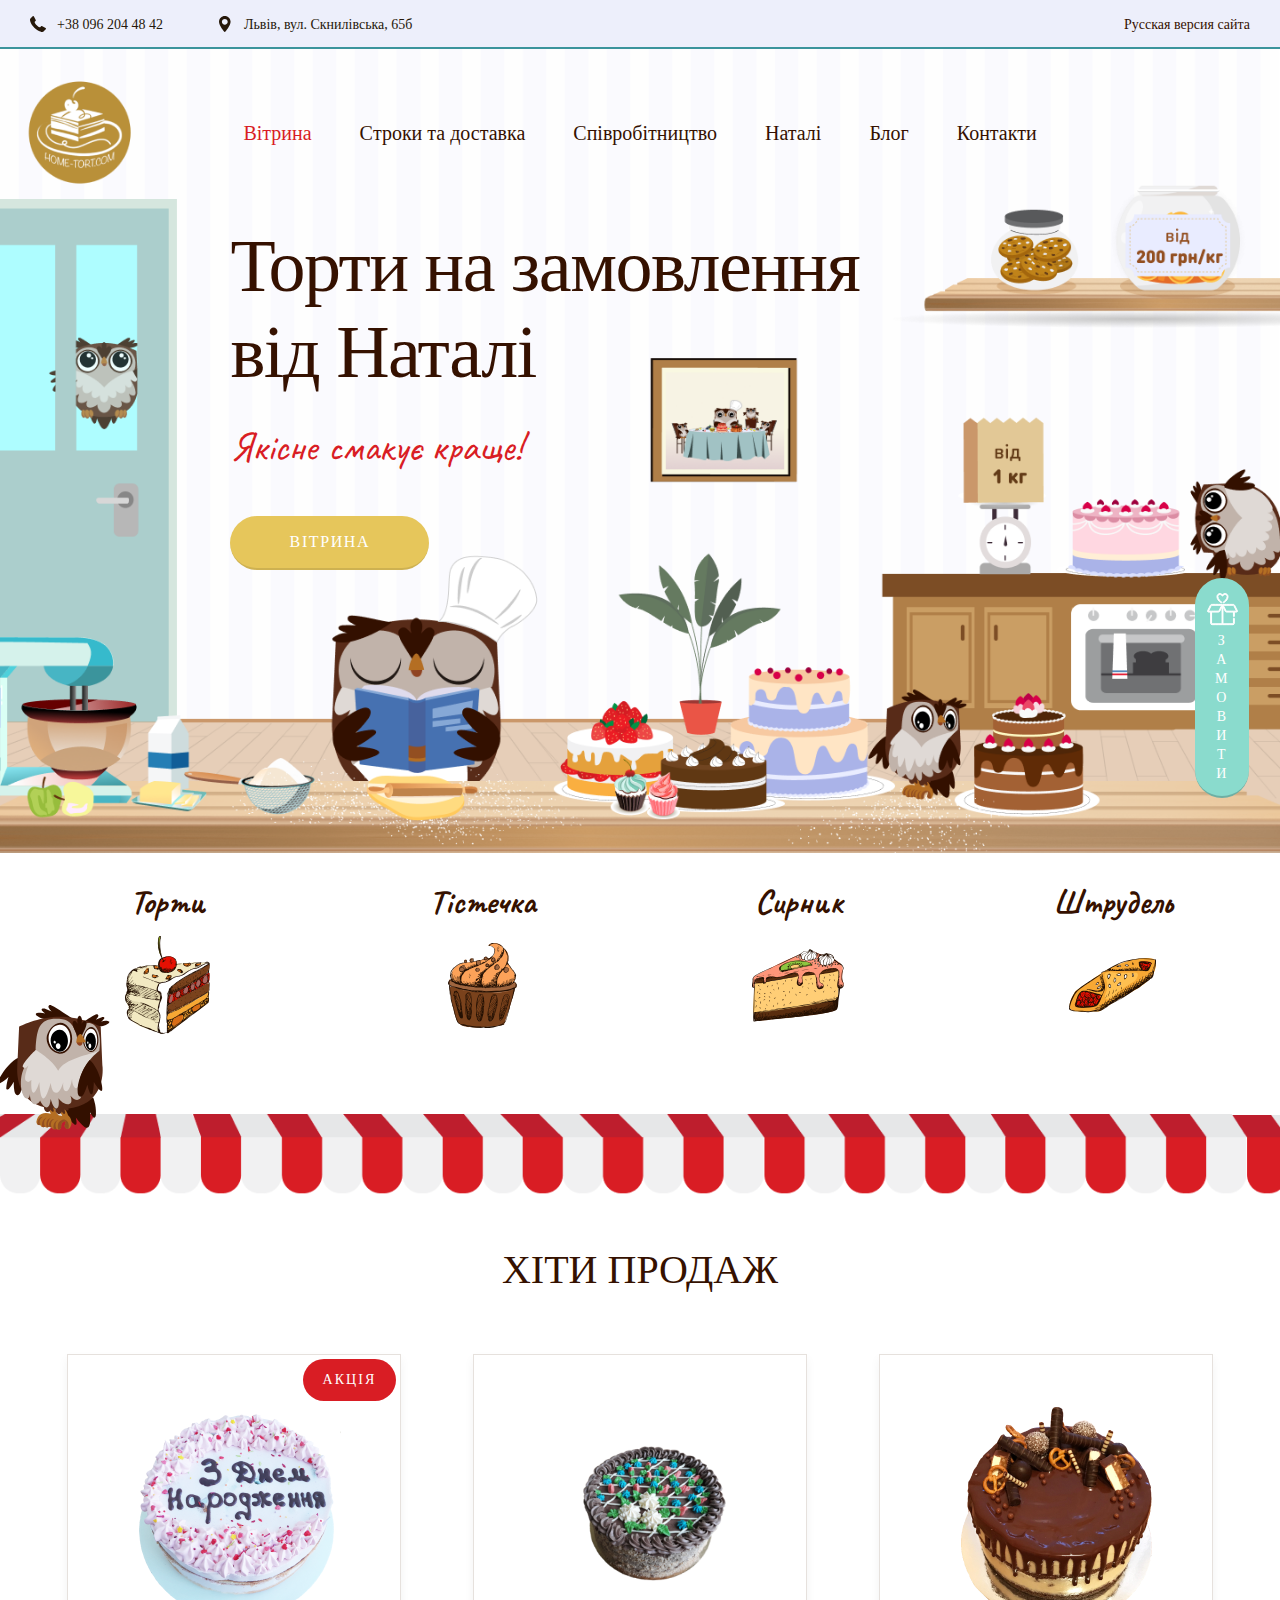
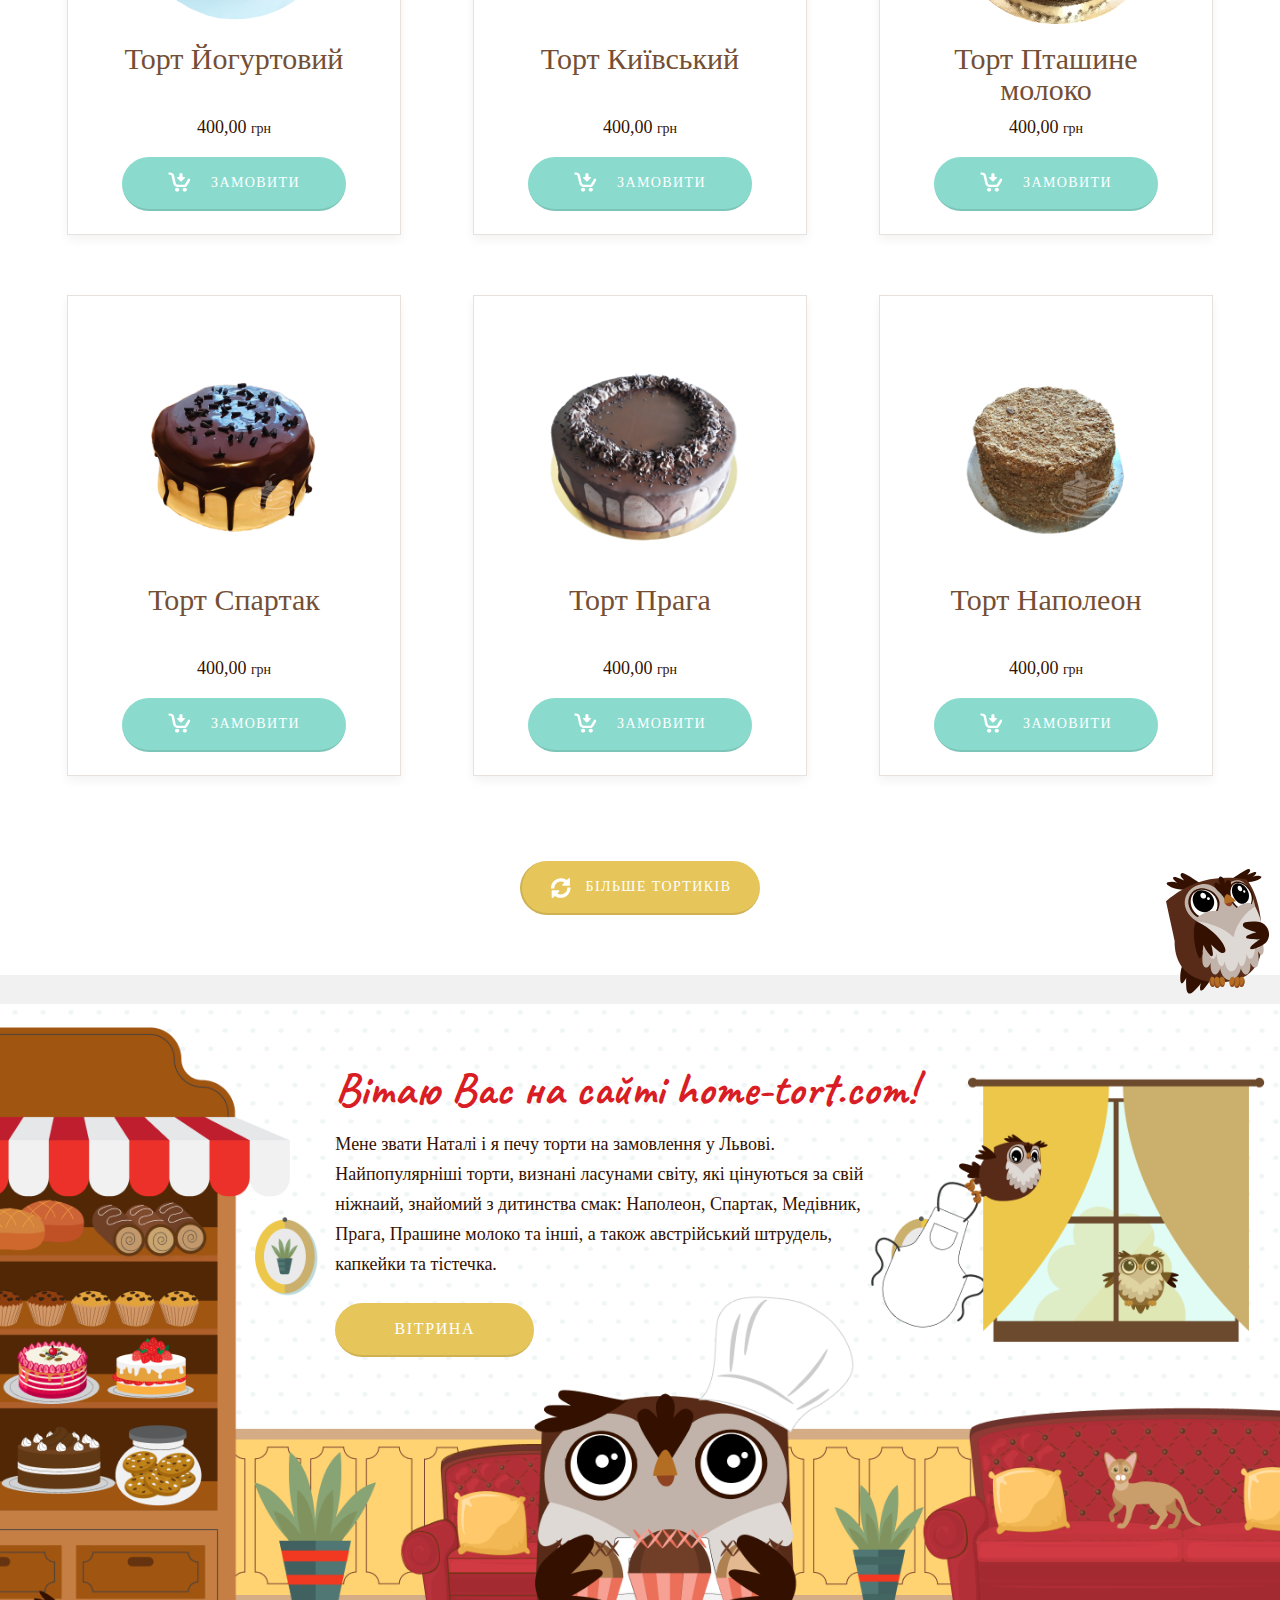
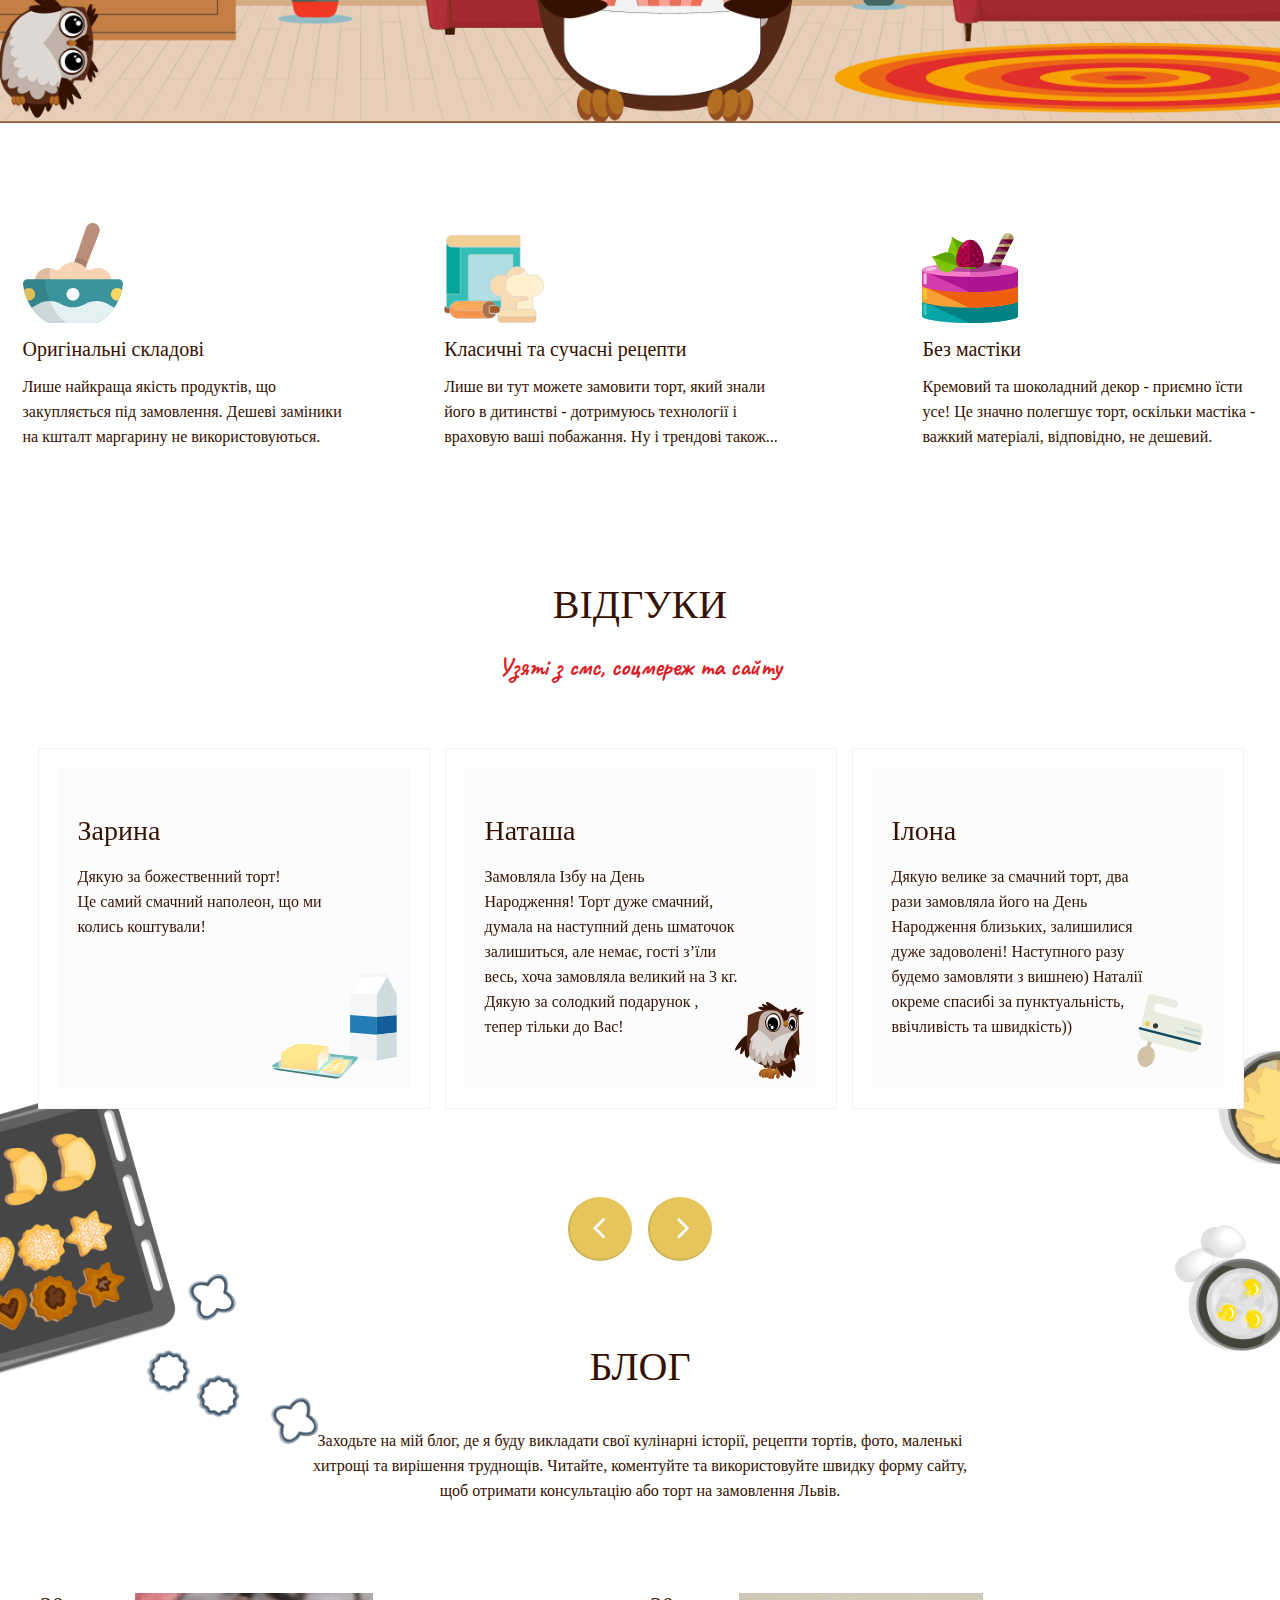
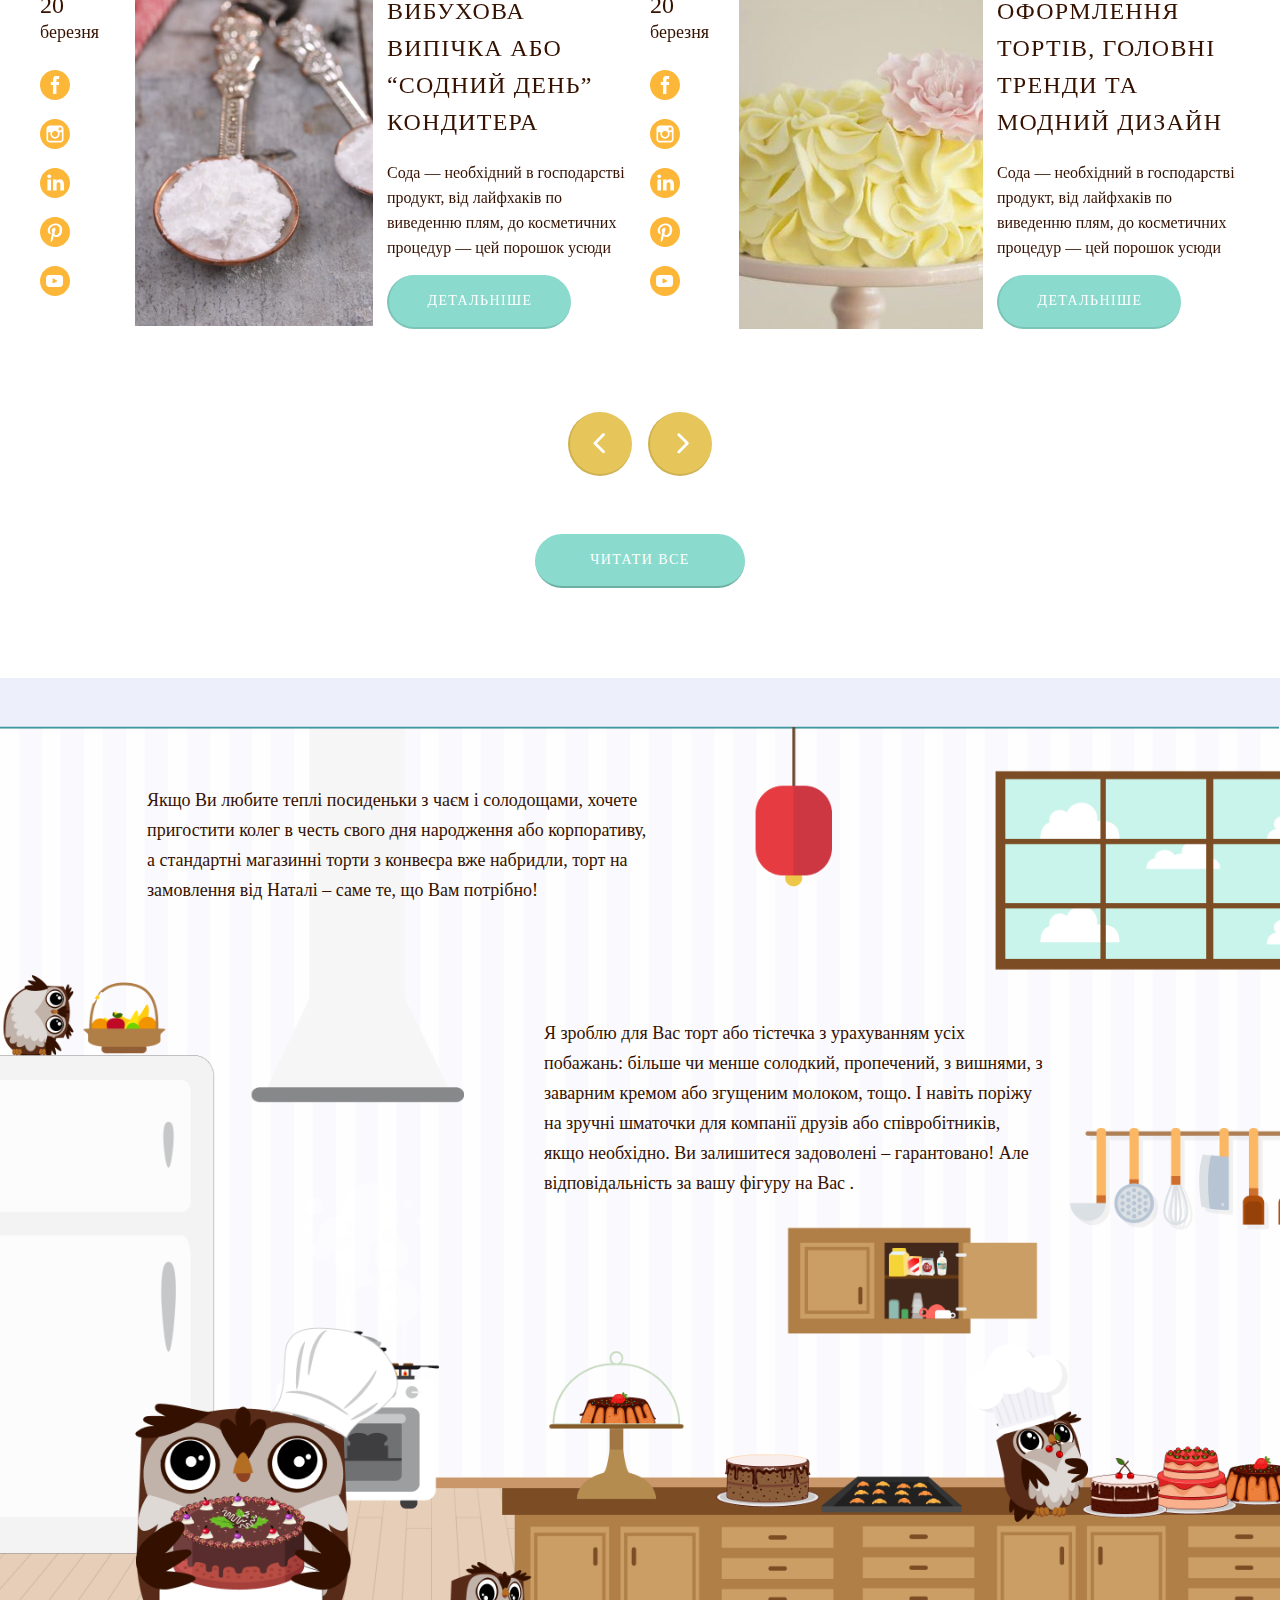
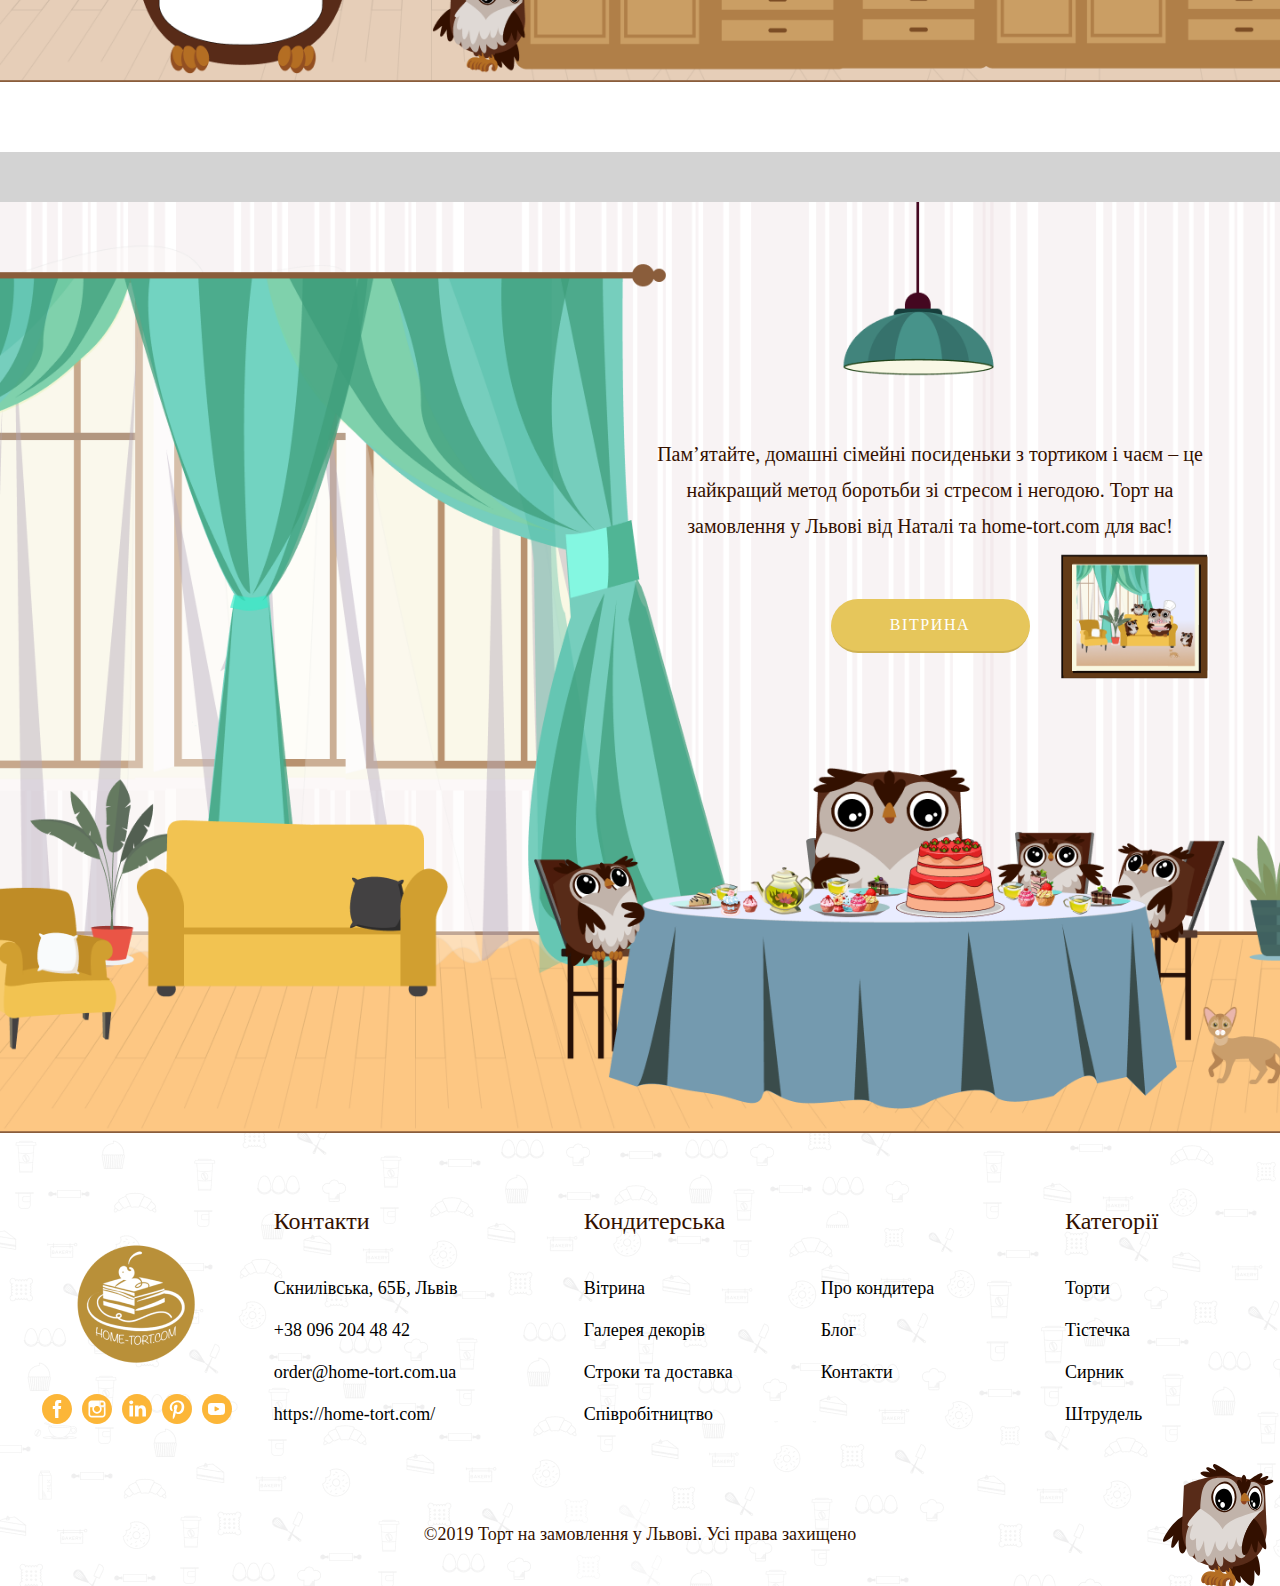
==== commit 8c8a5bcd: "fixed fonts" ====
--- a/cakes/index.html
+++ b/cakes/index.html
@@ -8,7 +8,7 @@
     <title>Головна</title>
     <link href="https://fonts.googleapis.com/css?family=Caveat:400,700&display=swap&subset=cyrillic" rel="stylesheet">
     <link rel="stylesheet" href="css/bootstrap.min.css">
-    <link rel="stylesheet" href="http://maxcdn.bootstrapcdn.com/font-awesome/4.2.0/css/font-awesome.min.css">
+    <link rel="stylesheet" href="https://maxcdn.bootstrapcdn.com/font-awesome/4.2.0/css/font-awesome.min.css">
     <link rel="stylesheet" href="css/slick.css">
     <link rel="stylesheet" href="css/jquery.formstyler.css">
     <link rel="stylesheet" href="css/jquery.formstyler.theme.css">
--- a/cakes/css/common.css
+++ b/cakes/css/common.css
@@ -1,31 +1,31 @@
 /* general */
 @font-face {
     font-family: 'DIN-Round-Pro-Black';
-    src: url('../fonts/DIN-Round-Pro-Black.otf');
+    src: url('../fonts/din-round-pro-black.otf');
 }
 
 @font-face {
     font-family: 'DIN-Round-Pro-Bold';
-    src: url('../fonts/DIN-Round-Pro-Bold.otf');
+    src: url('../fonts/din-round-pro-bold.otf');
 }
 
 @font-face {
     font-family: 'DIN-Round-Pro-Light';
-    src: url('../fonts/DIN-Round-Pro-Light.otf');
+    src: url('../fonts/din-round-pro-light.otf');
 }
 
 @font-face {
     font-family: 'DIN-Round-Pro-Medium';
-    src: url('../fonts/DIN-Round-Pro-Medium.otf');
+    src: url('../fonts/din-round-pro-medium.otf');
 }
 
 
 @font-face {
     font-family: 'DIN-Round-Pro-Regular';
-    src: url('../fonts/DINPro.eot');
-    src: url('../fonts/DINPro.eot?#iefix') format('embedded-opentype'),
-        url('../fonts/DINPro.woff') format('woff'),
-        url('../fonts/DINPro.ttf') format('truetype');
+    src: url('../fonts/dinpro.eot');
+    src: url('../fonts/dinpro.eot?#iefix') format('embedded-opentype'),
+        url('../fonts/dinpro.woff') format('woff'),
+        url('../fonts/dinpro.ttf') format('truetype');
     font-weight: normal;
     font-style: normal;
 }
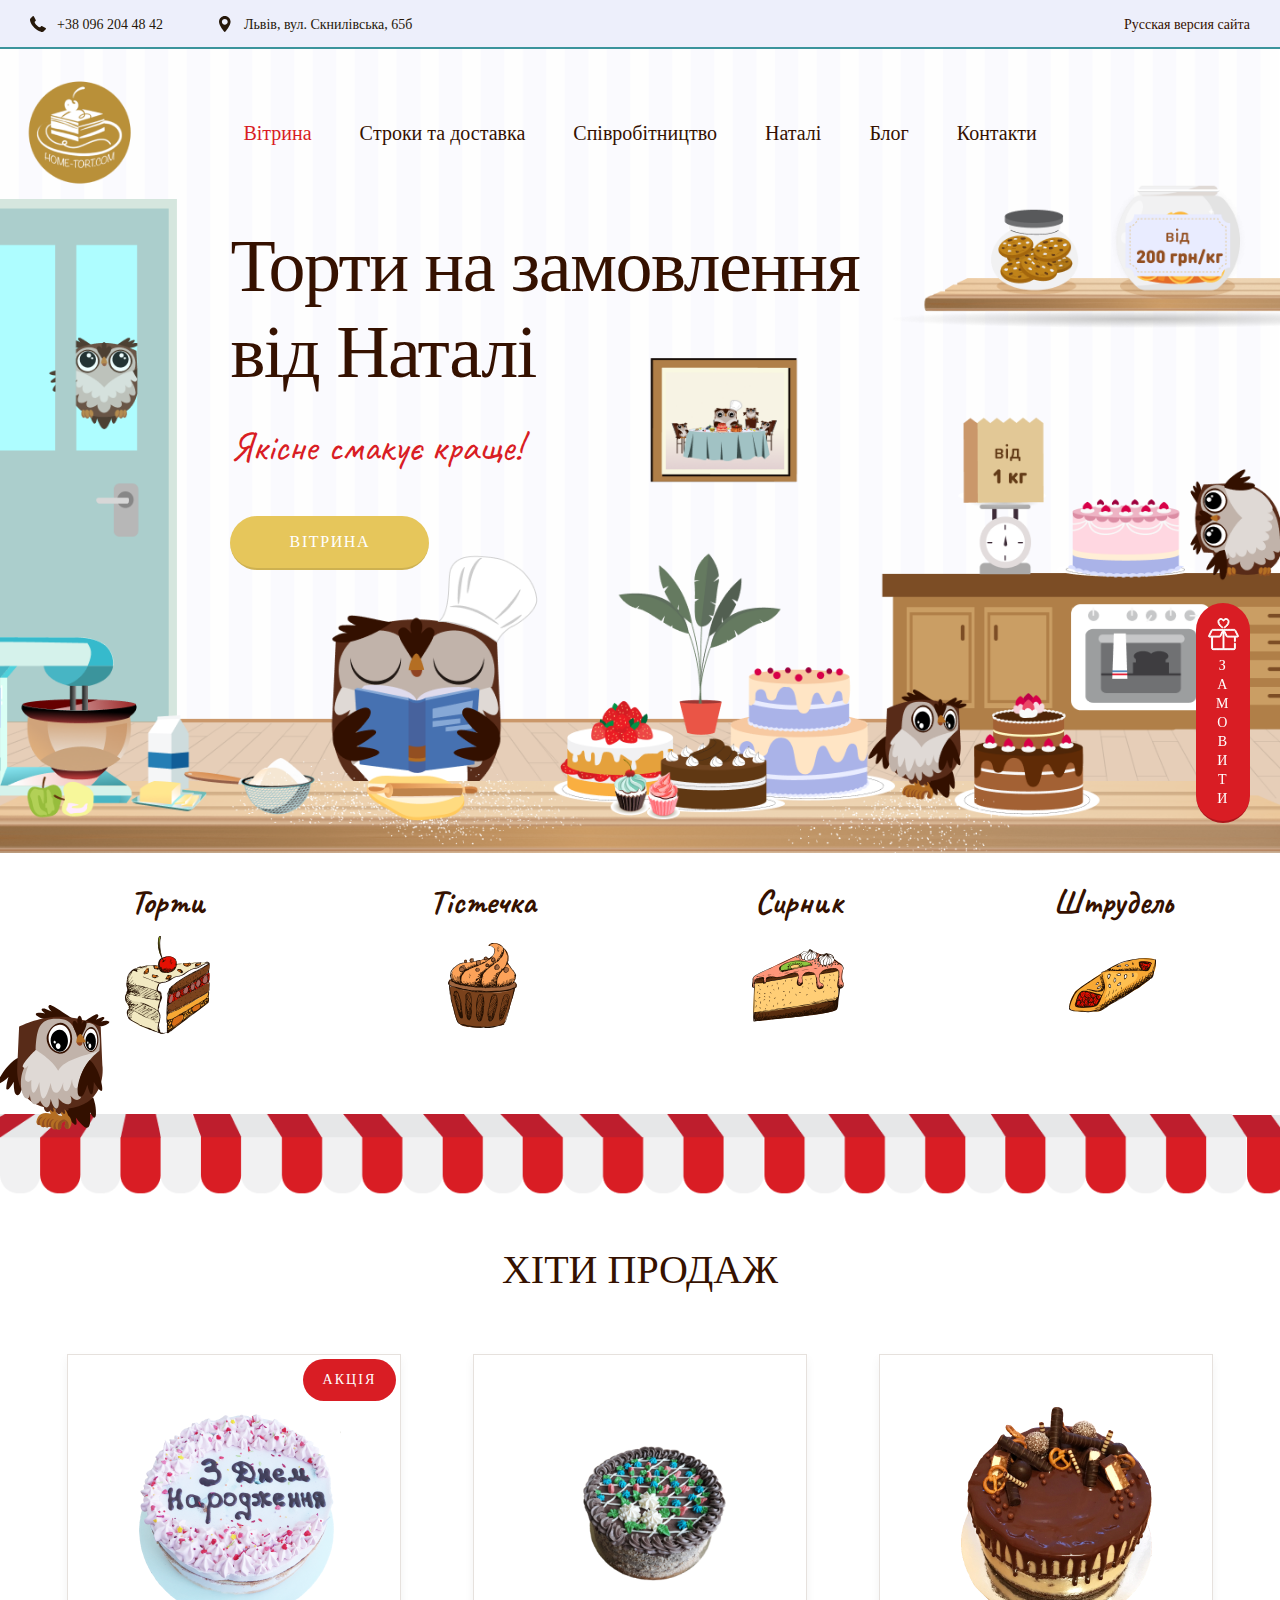
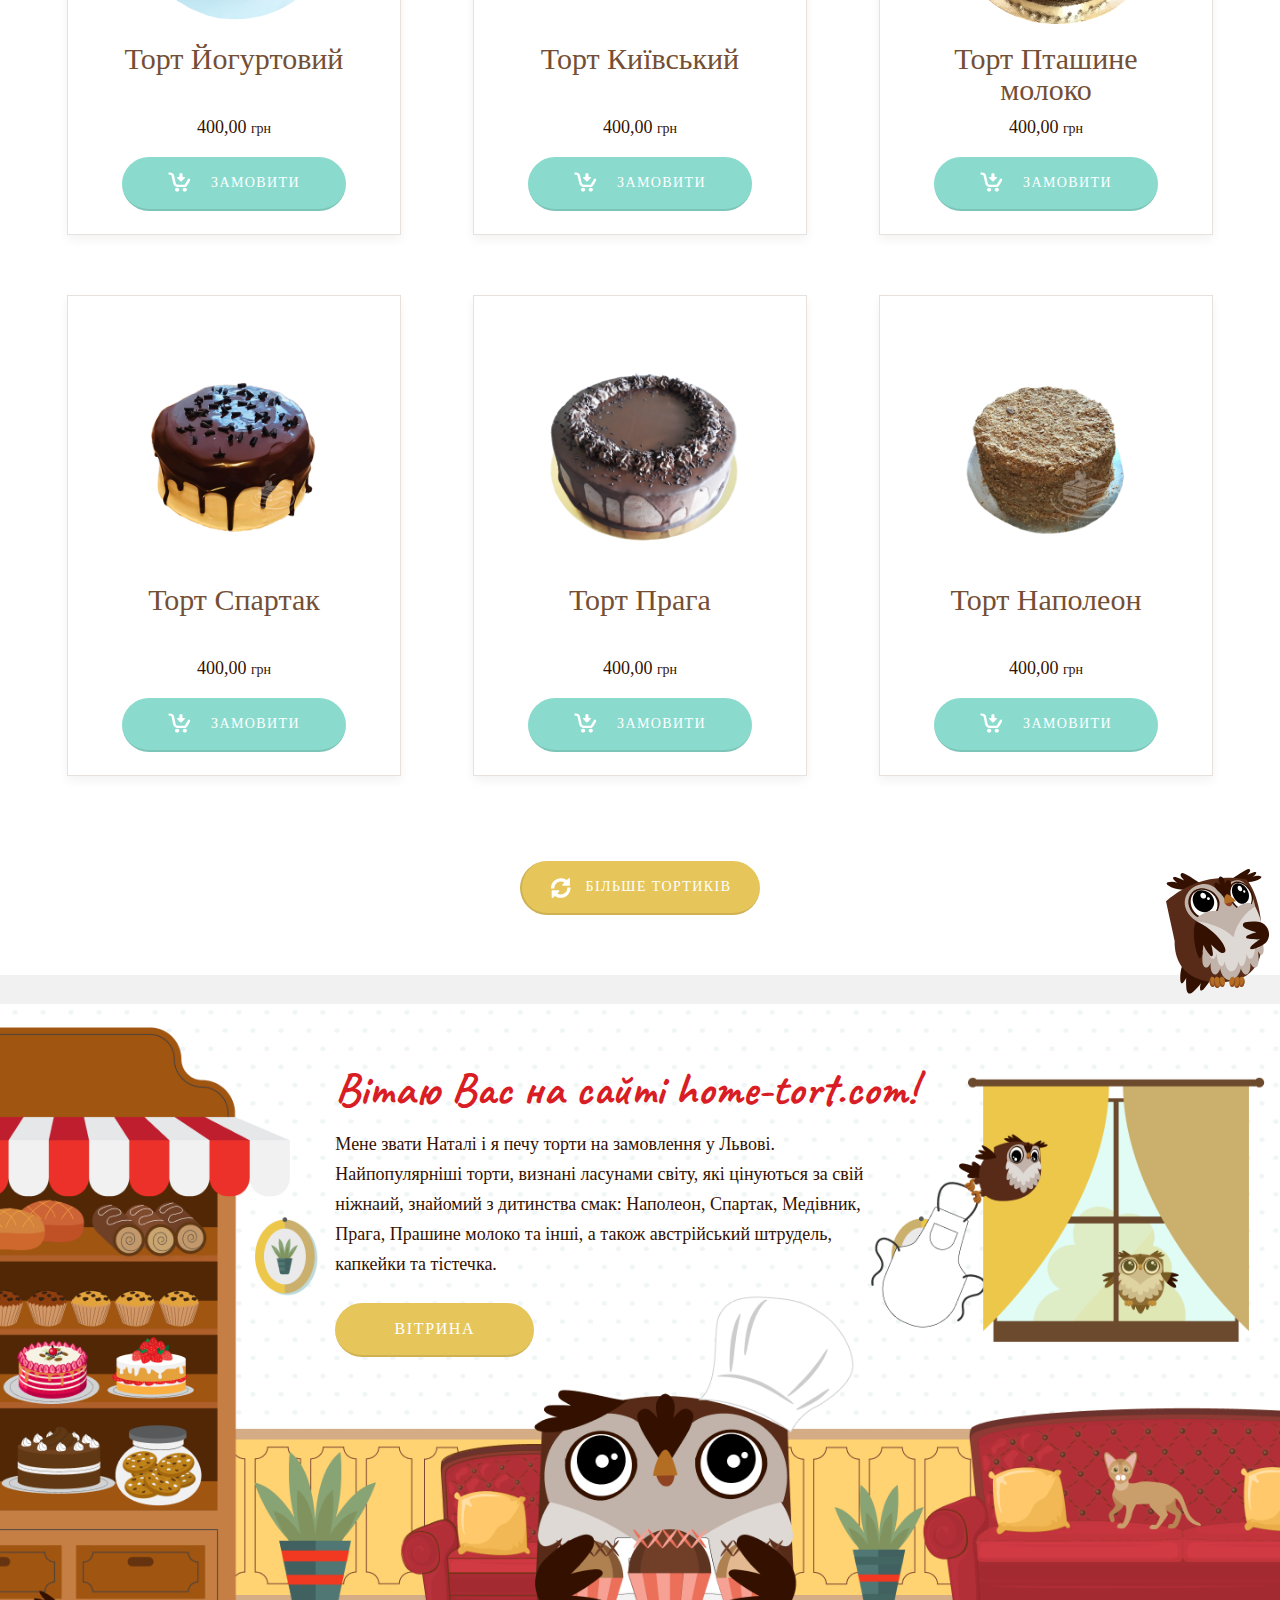
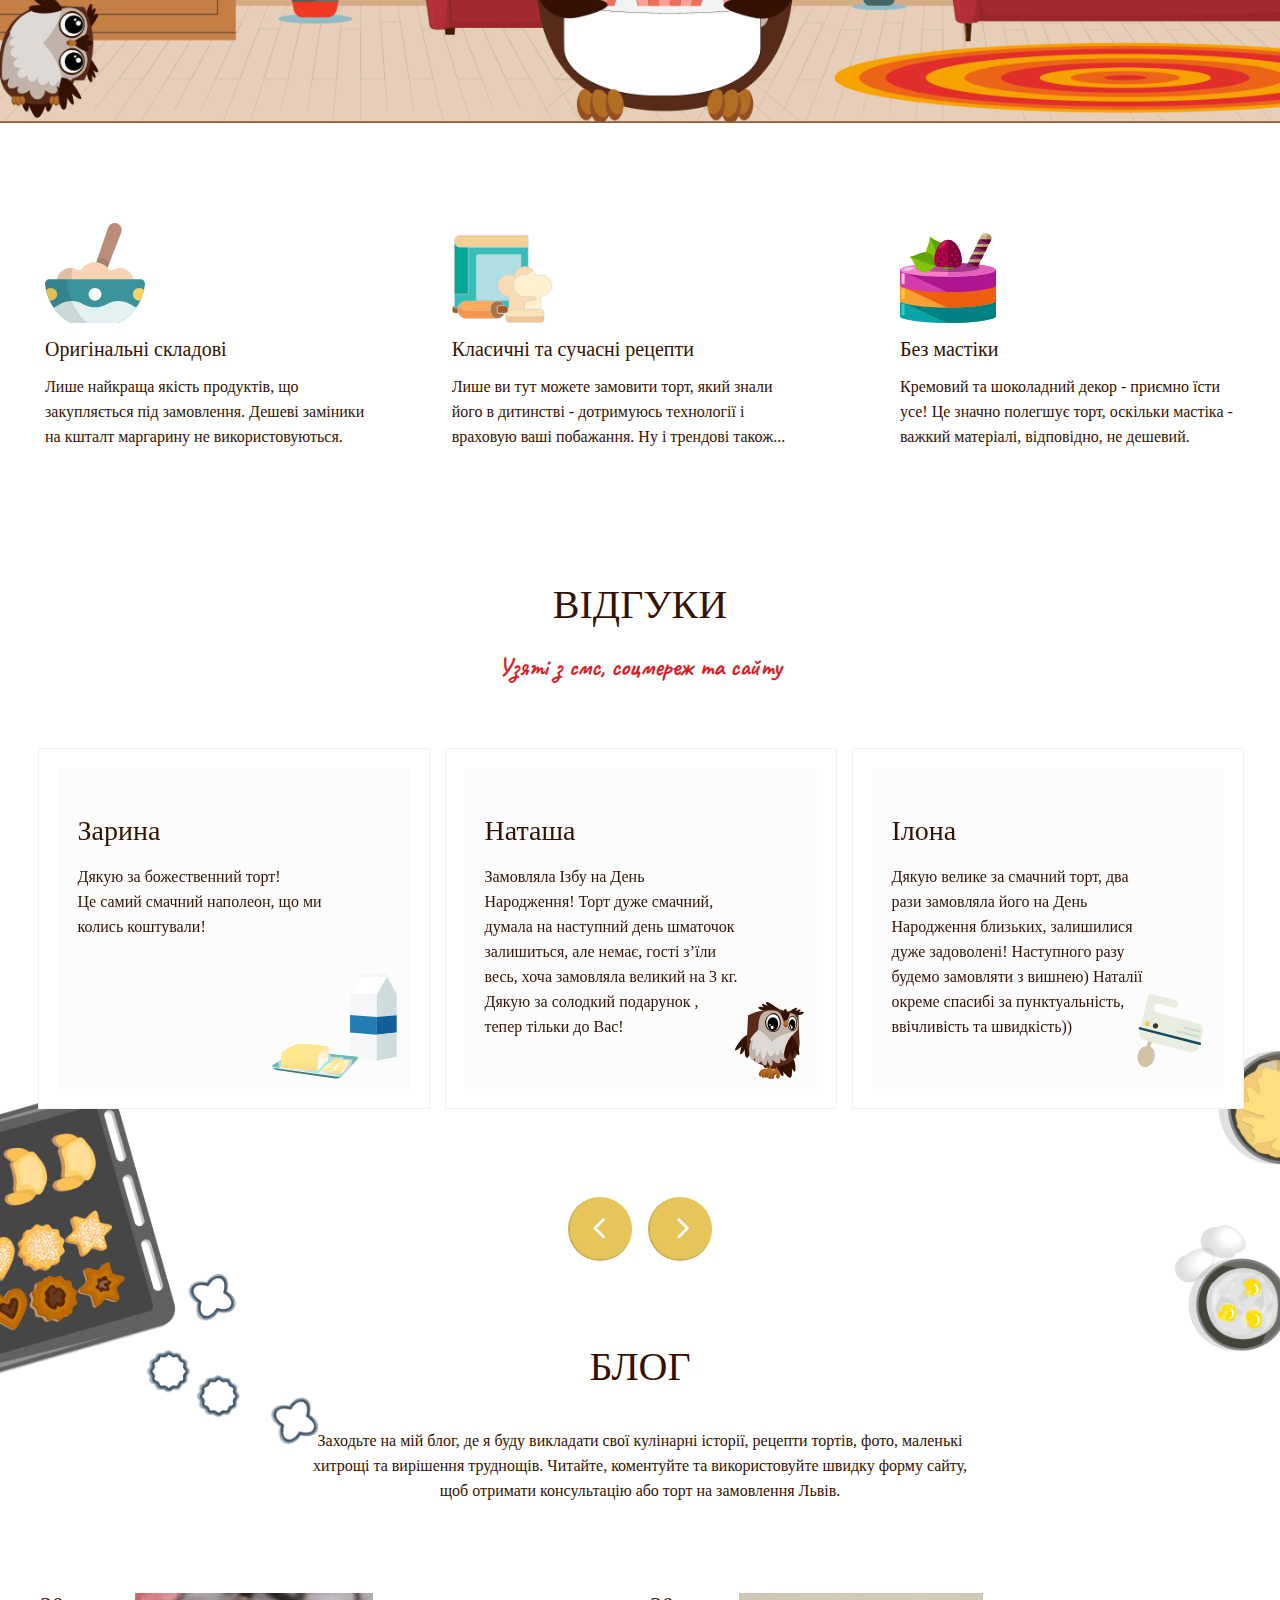
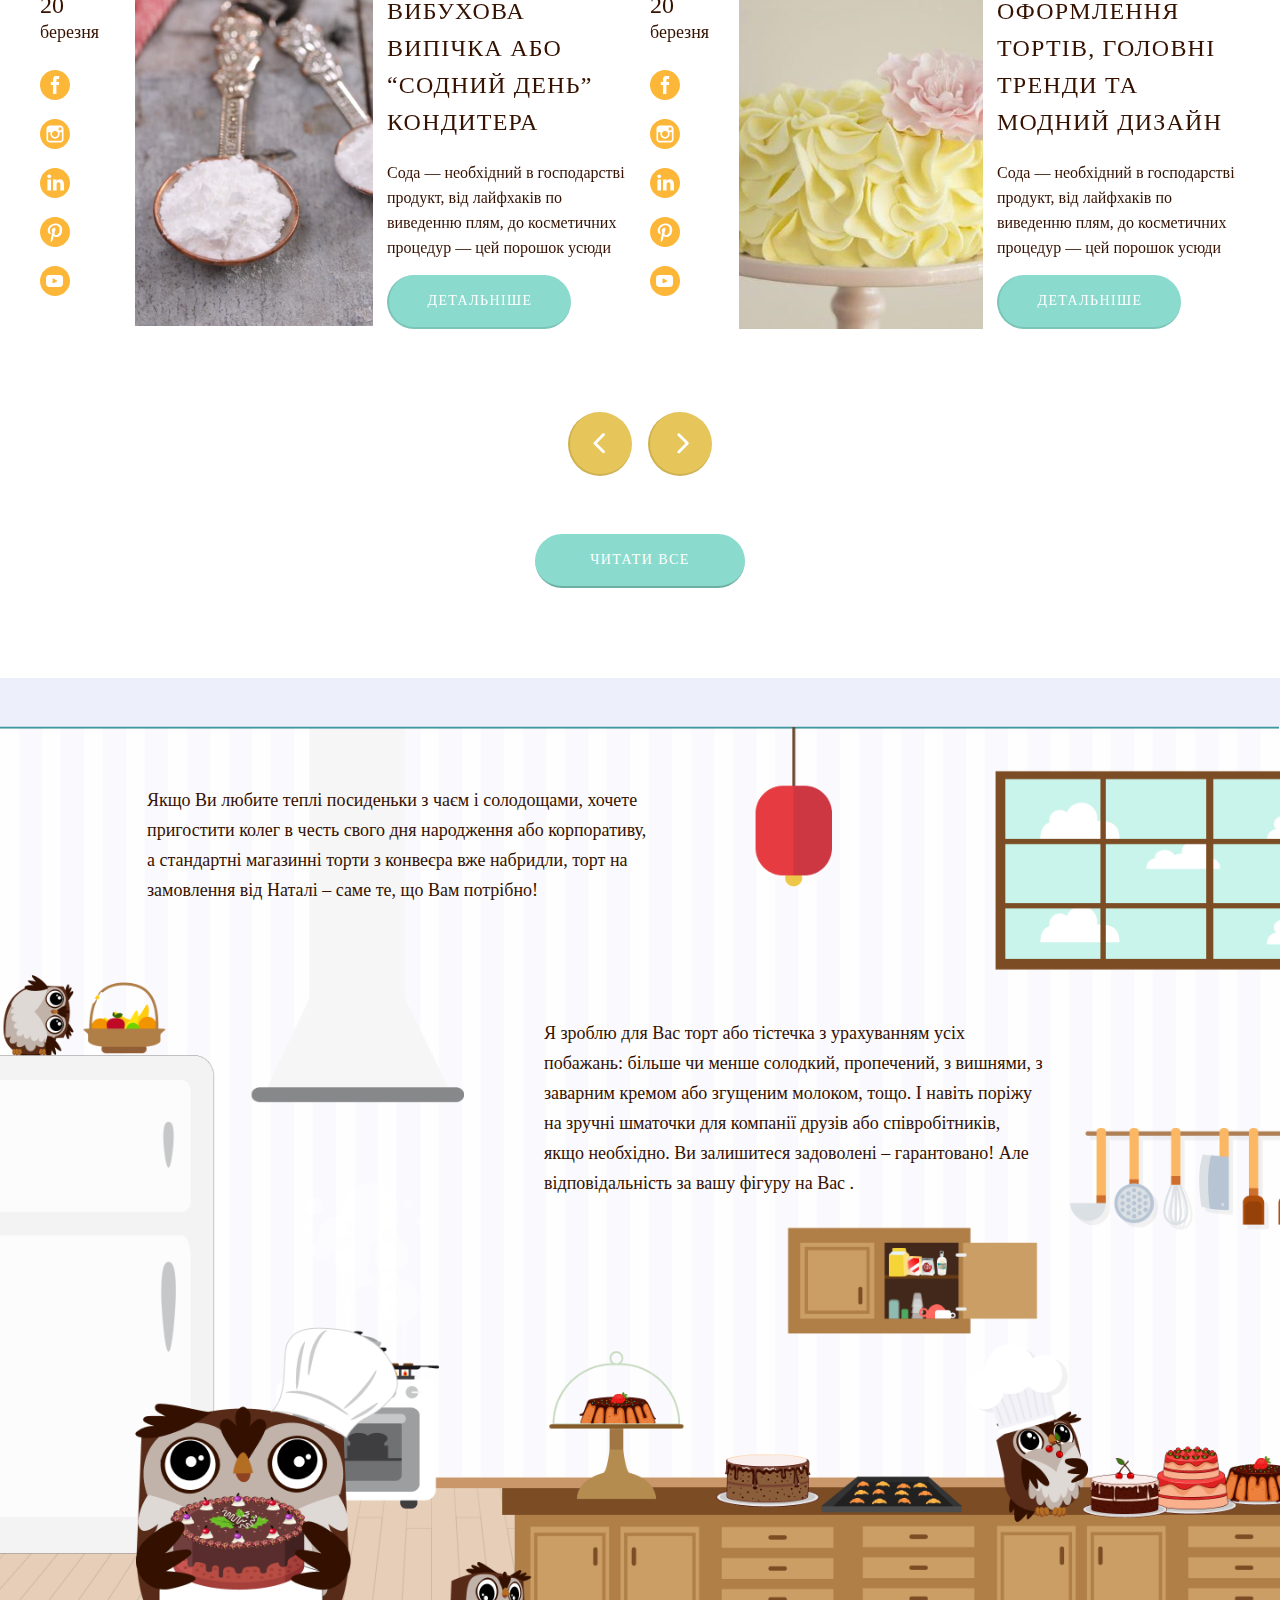
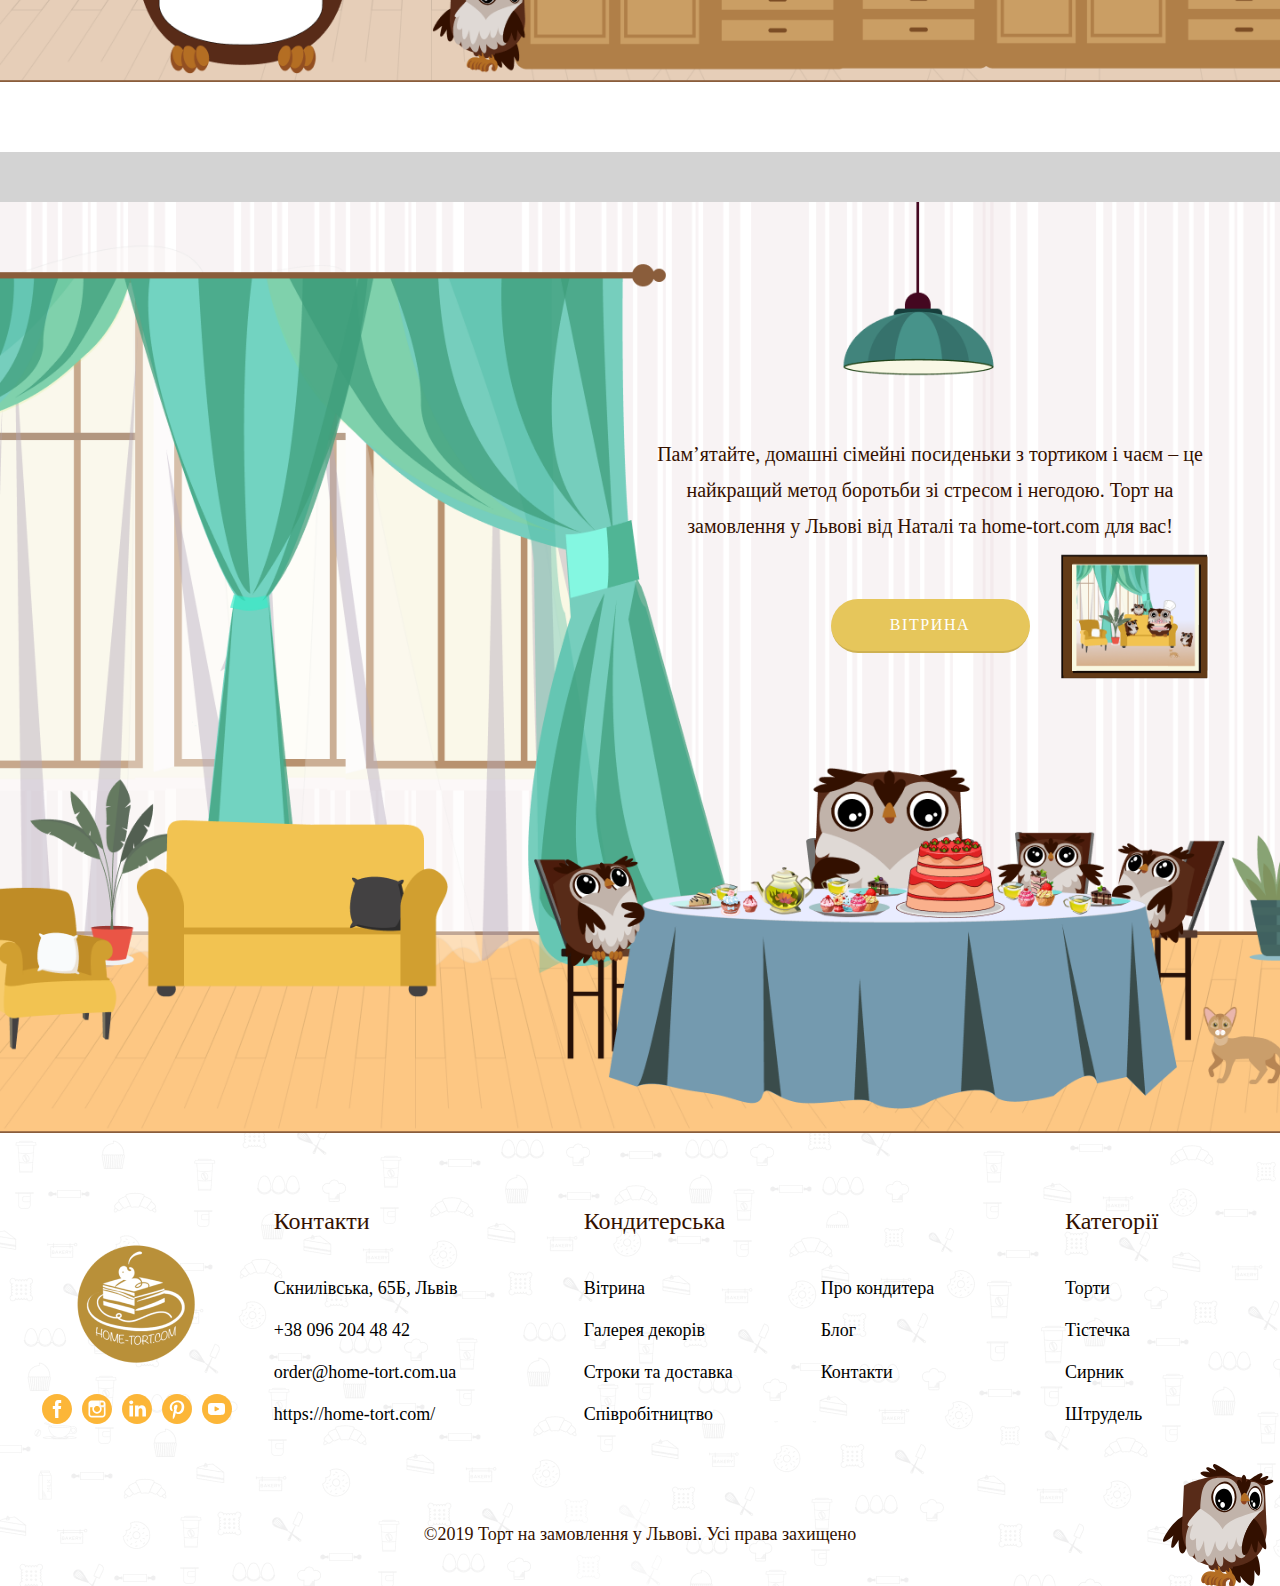
==== commit b4424926: "fix" ====
--- a/cakes/index.html
+++ b/cakes/index.html
@@ -125,140 +125,153 @@
                     <h2 class="text-center">Хіти продаж</h2>
                     <div class="row justify-content-between">
                         <div class="product-block">
-                            <div class="prod-label">акція</div>
-                            <div class="pic-block">
-                                <img src="images/product-pic1.png" alt="product image">
-                            </div>
-                            <div class="descr-block">
-                                <p class="title text-center">Торт Йогуртовий</p>
-                                <p class="price text-center">400,00 <span>грн</span></p>
-                                <a href="product-page.html"><span><img src="images/card-icon.svg"
-                                            alt="icon">Замовити</span></a>
-                            </div>
+                            <a href="product-page.html">
+                                <div class="prod-label">акція</div>
+                                <div class="pic-block">
+                                    <img src="images/product-pic1.png" alt="product image">
+                                </div>
+                                <div class="descr-block">
+                                    <p class="title text-center">Торт Йогуртовий</p>
+                                    <p class="price text-center">400,00 <span>грн</span></p>
+                                    <span><img src="images/card-icon.svg" alt="icon">Замовити</span>
+                                </div>
+                            </a>
                         </div>
                         <div class="product-block">
-                            <div class="pic-block">
-                                <img src="images/product-pic2.png" alt="product image">
-                            </div>
-                            <div class="descr-block">
-                                <p class="title text-center">Торт Київський</p>
-                                <p class="price text-center">400,00 <span>грн</span></p>
-                                <a href="product-page.html"><span><img src="images/card-icon.svg"
-                                            alt="icon">Замовити</span></a>
-                            </div>
+                            <a href="product-page.html">
+                                <div class="pic-block">
+                                    <img src="images/product-pic2.png" alt="product image">
+                                </div>
+                                <div class="descr-block">
+                                    <p class="title text-center">Торт Київський</p>
+                                    <p class="price text-center">400,00 <span>грн</span></p>
+                                    <span><img src="images/card-icon.svg" alt="icon">Замовити</span>
+                                </div>
+                            </a>
                         </div>
                         <div class="product-block">
-                            <div class="pic-block">
-                                <img src="images/product-pic3.png" alt="product image">
-                            </div>
-                            <div class="descr-block">
-                                <p class="title text-center">Торт Пташине молоко </p>
-                                <p class="price text-center">400,00 <span>грн</span></p>
-                                <a href="product-page.html"><span><img src="images/card-icon.svg"
-                                            alt="icon">Замовити</span></a>
-                            </div>
+                            <a href="product-page.html">
+                                <div class="pic-block">
+                                    <img src="images/product-pic3.png" alt="product image">
+                                </div>
+                                <div class="descr-block">
+                                    <p class="title text-center">Торт Пташине молоко </p>
+                                    <p class="price text-center">400,00 <span>грн</span></p>
+                                    <span><img src="images/card-icon.svg" alt="icon">Замовити</span>
+                                </div>
+                            </a>
                         </div>
                         <div class="product-block">
-                            <div class="pic-block">
-                                <img src="images/product-pic4.png" alt="product image">
-                            </div>
-                            <div class="descr-block">
-                                <p class="title text-center">Торт Спартак</p>
-                                <p class="price text-center">400,00 <span>грн</span></p>
-                                <a href="product-page.html"><span><img src="images/card-icon.svg"
-                                            alt="icon">Замовити</span></a>
-                            </div>
+                            <a href="product-page.html">
+                                <div class="pic-block">
+                                    <img src="images/product-pic4.png" alt="product image">
+                                </div>
+                                <div class="descr-block">
+                                    <p class="title text-center">Торт Спартак</p>
+                                    <p class="price text-center">400,00 <span>грн</span></p>
+                                    <span><img src="images/card-icon.svg" alt="icon">Замовити</span>
+                                </div>
+                            </a>
                         </div>
                         <div class="product-block">
-                            <div class="pic-block">
-                                <img src="images/product-pic5.png" alt="product image">
-                            </div>
-                            <div class="descr-block">
-                                <p class="title text-center">Торт Прага</p>
-                                <p class="price text-center">400,00 <span>грн</span></p>
-                                <a href="product-page.html"><span><img src="images/card-icon.svg"
-                                            alt="icon">Замовити</span></a>
-                            </div>
+                            <a href="product-page.html">
+                                <div class="pic-block">
+                                    <img src="images/product-pic5.png" alt="product image">
+                                </div>
+                                <div class="descr-block">
+                                    <p class="title text-center">Торт Прага</p>
+                                    <p class="price text-center">400,00 <span>грн</span></p>
+                                    <span><img src="images/card-icon.svg" alt="icon">Замовити</span>
+                                </div>
+                            </a>
                         </div>
                         <div class="product-block">
-                            <div class="pic-block">
-                                <img src="images/product-pic6.png" alt="product image">
-                            </div>
-                            <div class="descr-block">
-                                <p class="title text-center">Торт Наполеон</p>
-                                <p class="price text-center">400,00 <span>грн</span></p>
-                                <a href="product-page.html"><span><img src="images/card-icon.svg"
-                                            alt="icon">Замовити</span></a>
-                            </div>
+                            <a href="product-page.html">
+                                <div class="pic-block">
+                                    <img src="images/product-pic6.png" alt="product image">
+                                </div>
+                                <div class="descr-block">
+                                    <p class="title text-center">Торт Наполеон</p>
+                                    <p class="price text-center">400,00 <span>грн</span></p>
+                                    <span><img src="images/card-icon.svg" alt="icon">Замовити</span>
+                                </div>
+                            </a>
                         </div>
                     </div>
                     <div class="show-more-product">
                         <div class="row justify-content-between">
                             <div class="product-block">
-                                <div class="pic-block">
-                                    <img src="images/product-pic1.png" alt="product image">
-                                </div>
-                                <div class="descr-block">
-                                    <p class="title text-center">Торт Йогуртовий</p>
-                                    <p class="price text-center">400,00 <span>грн</span></p>
-                                    <a href="product-page.html"><span><img src="images/card-icon.svg"
-                                                alt="icon">Замовити</span></a>
-                                </div>
+                                <a href="product-page.html">
+                                    <div class="prod-label">акція</div>
+                                    <div class="pic-block">
+                                        <img src="images/product-pic1.png" alt="product image">
+                                    </div>
+                                    <div class="descr-block">
+                                        <p class="title text-center">Торт Йогуртовий</p>
+                                        <p class="price text-center">400,00 <span>грн</span></p>
+                                        <span><img src="images/card-icon.svg" alt="icon">Замовити</span>
+                                    </div>
+                                </a>
                             </div>
                             <div class="product-block">
-                                <div class="pic-block">
-                                    <img src="images/product-pic2.png" alt="product image">
-                                </div>
-                                <div class="descr-block">
-                                    <p class="title text-center">Торт Київський</p>
-                                    <p class="price text-center">400,00 <span>грн</span></p>
-                                    <a href="product-page.html"><span><img src="images/card-icon.svg"
-                                                alt="icon">Замовити</span></a>
-                                </div>
+                                <a href="product-page.html">
+                                    <div class="pic-block">
+                                        <img src="images/product-pic2.png" alt="product image">
+                                    </div>
+                                    <div class="descr-block">
+                                        <p class="title text-center">Торт Київський</p>
+                                        <p class="price text-center">400,00 <span>грн</span></p>
+                                        <span><img src="images/card-icon.svg" alt="icon">Замовити</span>
+                                    </div>
+                                </a>
                             </div>
                             <div class="product-block">
-                                <div class="pic-block">
-                                    <img src="images/product-pic3.png" alt="product image">
-                                </div>
-                                <div class="descr-block">
-                                    <p class="title text-center">Торт Пташине молоко </p>
-                                    <p class="price text-center">400,00 <span>грн</span></p>
-                                    <a href="product-page.html"><span><img src="images/card-icon.svg"
-                                                alt="icon">Замовити</span></a>
-                                </div>
+                                <a href="product-page.html">
+                                    <div class="pic-block">
+                                        <img src="images/product-pic3.png" alt="product image">
+                                    </div>
+                                    <div class="descr-block">
+                                        <p class="title text-center">Торт Пташине молоко </p>
+                                        <p class="price text-center">400,00 <span>грн</span></p>
+                                        <span><img src="images/card-icon.svg" alt="icon">Замовити</span>
+                                    </div>
+                                </a>
                             </div>
                             <div class="product-block">
-                                <div class="pic-block">
-                                    <img src="images/product-pic4.png" alt="product image">
-                                </div>
-                                <div class="descr-block">
-                                    <p class="title text-center">Торт Спартак</p>
-                                    <p class="price text-center">400,00 <span>грн</span></p>
-                                    <a href="product-page.html"><span><img src="images/card-icon.svg"
-                                                alt="icon">Замовити</span></a>
-                                </div>
+                                <a href="product-page.html">
+                                    <div class="pic-block">
+                                        <img src="images/product-pic4.png" alt="product image">
+                                    </div>
+                                    <div class="descr-block">
+                                        <p class="title text-center">Торт Спартак</p>
+                                        <p class="price text-center">400,00 <span>грн</span></p>
+                                        <span><img src="images/card-icon.svg" alt="icon">Замовити</span>
+                                    </div>
+                                </a>
                             </div>
                             <div class="product-block">
-                                <div class="pic-block">
-                                    <img src="images/product-pic5.png" alt="product image">
-                                </div>
-                                <div class="descr-block">
-                                    <p class="title text-center">Торт Прага</p>
-                                    <p class="price text-center">400,00 <span>грн</span></p>
-                                    <a href="product-page.html"><span><img src="images/card-icon.svg"
-                                                alt="icon">Замовити</span></a>
-                                </div>
+                                <a href="product-page.html">
+                                    <div class="pic-block">
+                                        <img src="images/product-pic5.png" alt="product image">
+                                    </div>
+                                    <div class="descr-block">
+                                        <p class="title text-center">Торт Прага</p>
+                                        <p class="price text-center">400,00 <span>грн</span></p>
+                                        <span><img src="images/card-icon.svg" alt="icon">Замовити</span>
+                                    </div>
+                                </a>
                             </div>
                             <div class="product-block">
-                                <div class="pic-block">
-                                    <img src="images/product-pic6.png" alt="product image">
-                                </div>
-                                <div class="descr-block">
-                                    <p class="title text-center">Торт Наполеон</p>
-                                    <p class="price text-center">400,00 <span>грн</span></p>
-                                    <a href="product-page.html"><span><img src="images/card-icon.svg"
-                                                alt="icon">Замовити</span></a>
-                                </div>
+                                <a href="product-page.html">
+                                    <div class="pic-block">
+                                        <img src="images/product-pic6.png" alt="product image">
+                                    </div>
+                                    <div class="descr-block">
+                                        <p class="title text-center">Торт Наполеон</p>
+                                        <p class="price text-center">400,00 <span>грн</span></p>
+                                        <span><img src="images/card-icon.svg" alt="icon">Замовити</span>
+                                    </div>
+                                </a>
                             </div>
                         </div>
 
--- a/cakes/css/common.css
+++ b/cakes/css/common.css
@@ -243,15 +243,24 @@
 
 .main-top-section .vertical-btn {
     width: 54px;
-    background-color: #8ADBCD;
+    /* background-color: #8ADBCD; */
+    background-color: #D91D24;
     height: 220px;
     border-radius: 50px;
     text-align: center;
     position: absolute;
-    bottom: 55px;
-    right: 31px;
+    /* bottom: 55px;
+    right: 31px; */
     padding: 15px 0;
     border-bottom: 2px solid rgba(0, 0, 0, 0.2);
+    right: 0;
+    left: 0;
+    display: block;
+    margin: 0 auto;
+    position: fixed;
+    z-index: 3;
+    bottom: 30px;
+    transform: translateX(670px);
 }
 
 .main-top-section .vertical-btn span {
@@ -390,7 +399,8 @@
     font-family: 'DIN-Round-Pro-Regular';
 }
 
-.product-block .descr-block a {
+.product-block .descr-block a,
+.product-block .descr-block > span {
     max-width: 224px;
     width: 100%;
     background: #8ADBCD;
@@ -424,7 +434,8 @@
     background-color: #E6C65B;
 }
 
-.product-block .descr-block a img {
+.product-block .descr-block a img,
+.product-block .descr-block > span img {
     margin-right: 20px;
     margin-top: -3px;
 }
@@ -535,7 +546,7 @@
 }
 
 .info-section {
-    padding: 100px 0 44px 0;
+    padding: 100px 30px 44px 30px;
 }
 
 .info-section .pic-block {
@@ -1832,7 +1843,12 @@
     font-weight: 400;
     line-height: 0;
 }
-
+.product-block a:hover, .product-block a:focus {
+    text-decoration: none;
+}
+.product-block a:hover .descr-block > span {
+    background-color: #E6C65B;
+}
 /* 
 font-family: 'DIN-Round-Pro-Bold'; 
 font-family: 'DIN-Round-Pro-Black';
--- a/cakes/css/media.css
+++ b/cakes/css/media.css
@@ -1,3 +1,12 @@
+@media (max-width:1440.8px) {
+    .main-top-section .vertical-btn {
+        transform: initial;
+        right: 30px;
+        left: initial;
+        bottom: 30px;
+        top: initial;
+    }
+}
 @media(max-width:1370.8px) {
     .main-sect4 .text-block {
         width: 580px;
@@ -159,7 +168,8 @@
         margin-bottom: 30px;
     }
 
-    .product-block .descr-block a img {
+    .product-block .descr-block a img,
+    .product-block .descr-block > span img {
         margin-right: 10px;
     }
 
@@ -195,7 +205,7 @@
     }
 
     .info-section {
-        padding: 40px 0 40px 0;
+        padding: 40px 30px 40px 30px;
     }
 
     .info-section .inf-block .title {
@@ -265,7 +275,8 @@
 
     .main-blog-slider .blog-slider .mblog-slide .right-block .text-left a,
     .blog-readmore,
-    .product-block .descr-block a {
+    .product-block .descr-block a,
+    .product-block .descr-block > span {
         width: 160px;
         height: 44px;
         font-size: 14px;
@@ -555,6 +566,13 @@
     }
 }
 
+@media(max-width:1024px) {
+    .main-top-section .vertical-btn {
+        bottom: initial;
+        top: 420px;
+    }
+}
+
 @media(max-width:991.8px) {
     h1 {
         font-size: 42px;
@@ -798,7 +816,9 @@
     .info-section {
         padding: 30px 0 30px 0;
     }
-
+    .info-section {
+        padding: 30px;
+    }
     .main-top-section .yellow-link,
     .main-sect2 .yellow-link,
     .main-sect4 .text-block a.yellow-link {
@@ -809,7 +829,8 @@
 
     .main-blog-slider .blog-slider .mblog-slide .right-block .text-left a,
     .blog-readmore,
-    .product-block .descr-block a {
+    .product-block .descr-block a,
+    .product-block .descr-block > span {
         height: 42px;
     }
 
@@ -858,7 +879,9 @@
 }
 
 @media(max-width:767.8px) {
-
+    .info-section {
+        padding: 30px 0;
+    }
     .header_top-line .row .col-md-4,
     .header_secton nav {
         display: none;
@@ -989,6 +1012,11 @@
         bottom: 34px;
         right: 5px;
         border-bottom: 2px solid rgba(0, 0, 0, 0.1);
+        /* - */
+        right: 0;
+        left: 0;
+        transform: translateX(175px);
+        bottom: 175px;
     }
 
     body {
@@ -1076,13 +1104,15 @@
         margin-bottom: 20px;
     }
 
-    .product-block .descr-block a {
+    .product-block .descr-block a,
+    .product-block .descr-block > span {
         font-size: 12px;
         line-height: 15px;
         width: 170px;
     }
 
-    .product-block .descr-block a img {
+    .product-block .descr-block a img,
+    .product-block .descr-block > span img {
         width: 20px;
     }
 
@@ -1890,6 +1920,7 @@
     }
 
     .product-block .descr-block a,
+    .product-block .descr-block > span,
     .main-sect2 .yellow-link,
     .main-sect4 .text-block a.yellow-link {
         font-size: 12px;
@@ -1897,6 +1928,7 @@
         width: 170px;
         font-family: 'DIN-Round-Pro-Black';
     }
+    
 
     .main-sect2 .yellow-link {
         background-color: #8ADBCD;
@@ -1913,6 +1945,10 @@
 }
 
 @media(max-width:575.8px) {
+    .main-top-section .vertical-btn {
+        bottom: 30px;
+        top: initial;
+    }
     .modal-dialog {
         margin: 20px auto 0;
     }
@@ -1921,7 +1957,29 @@
         height: 112px;
     }
 }
-
+@media(max-width:414px) {
+    .main-top-section .vertical-btn {
+        transform: initial;
+        bottom: 175px;
+        left: initial;
+        right: 15px;
+    }
+}
+@media(max-width:375.8px) {
+    .main-top-section .vertical-btn {
+        bottom: 230px;
+    }
+}
+@media(max-width:360.8px) {
+    .main-top-section .vertical-btn {
+        bottom: 250px;
+    }
+}
+@media(max-width:360.8px) {
+    .main-top-section .vertical-btn {
+        bottom: 300px;
+    }
+}
 @media(max-width:358px) {
     .header_top-line ul li:first-child {
         margin-right: 10px;
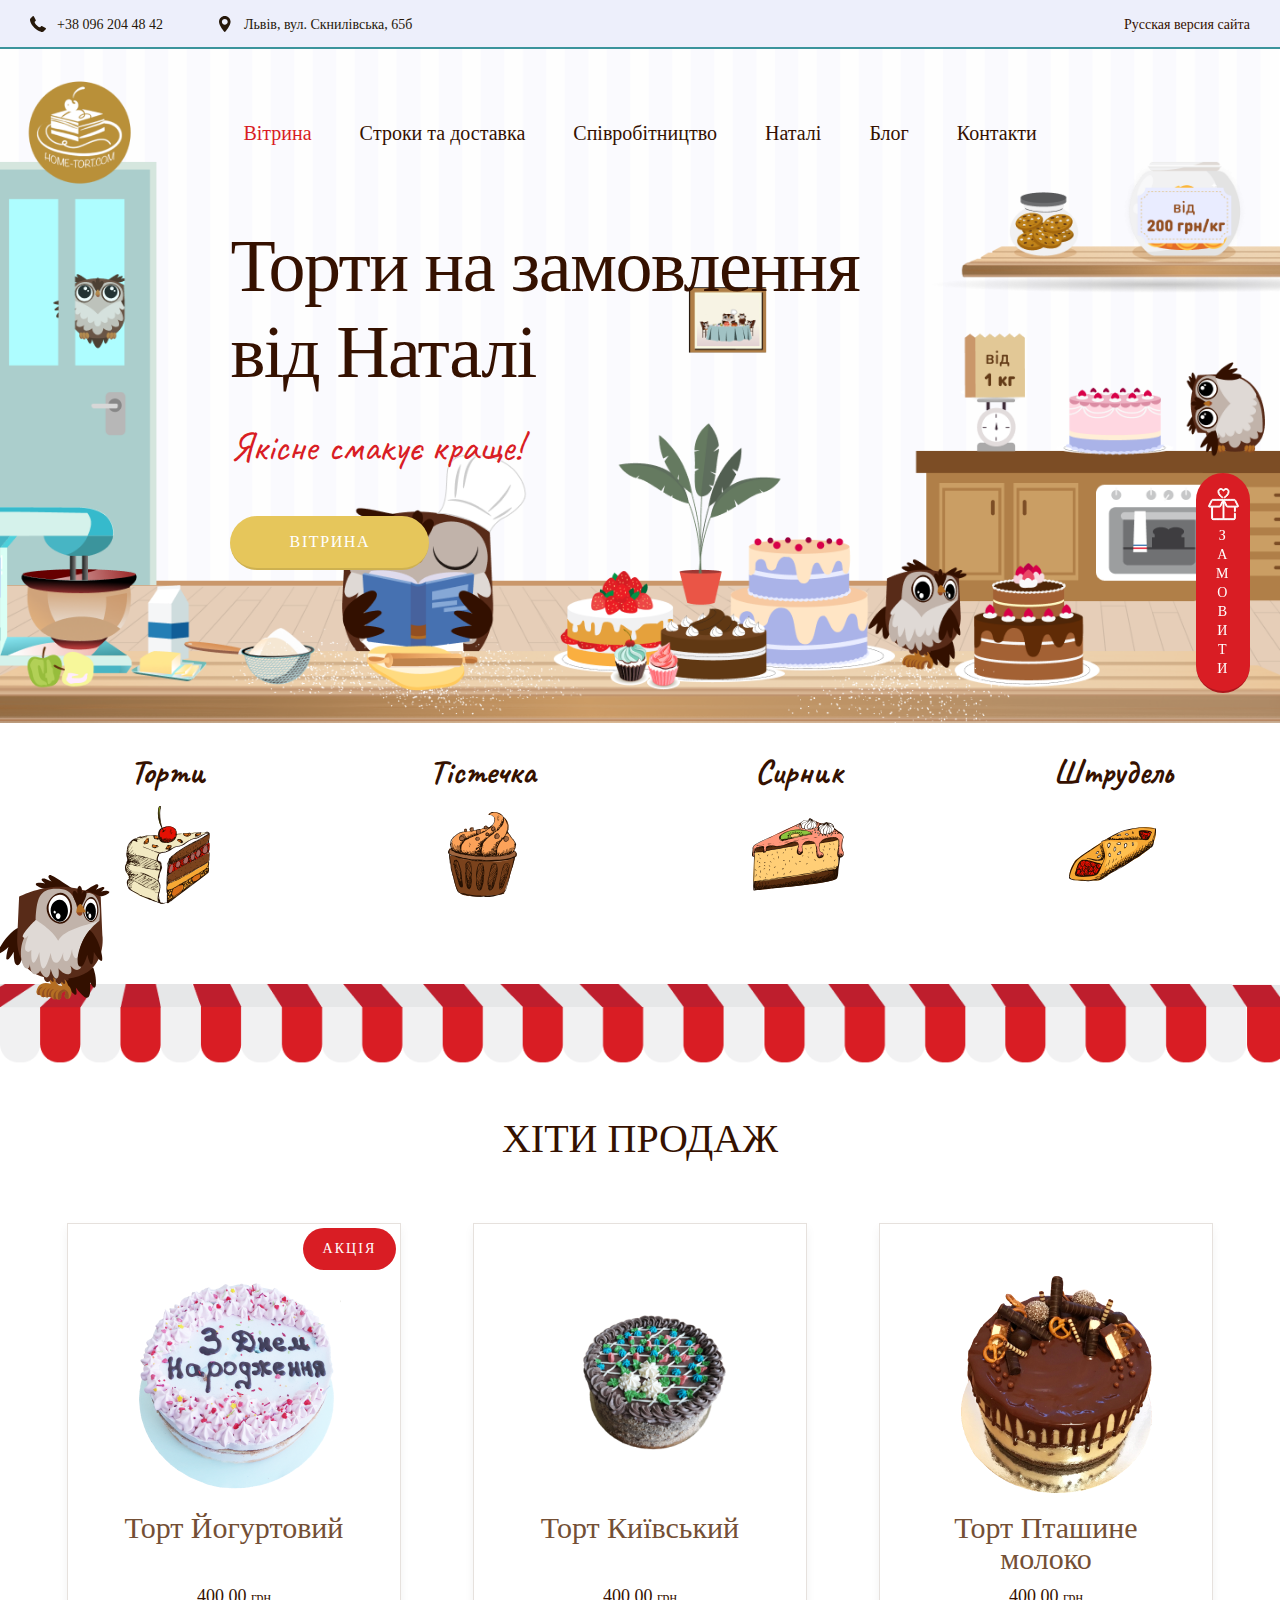
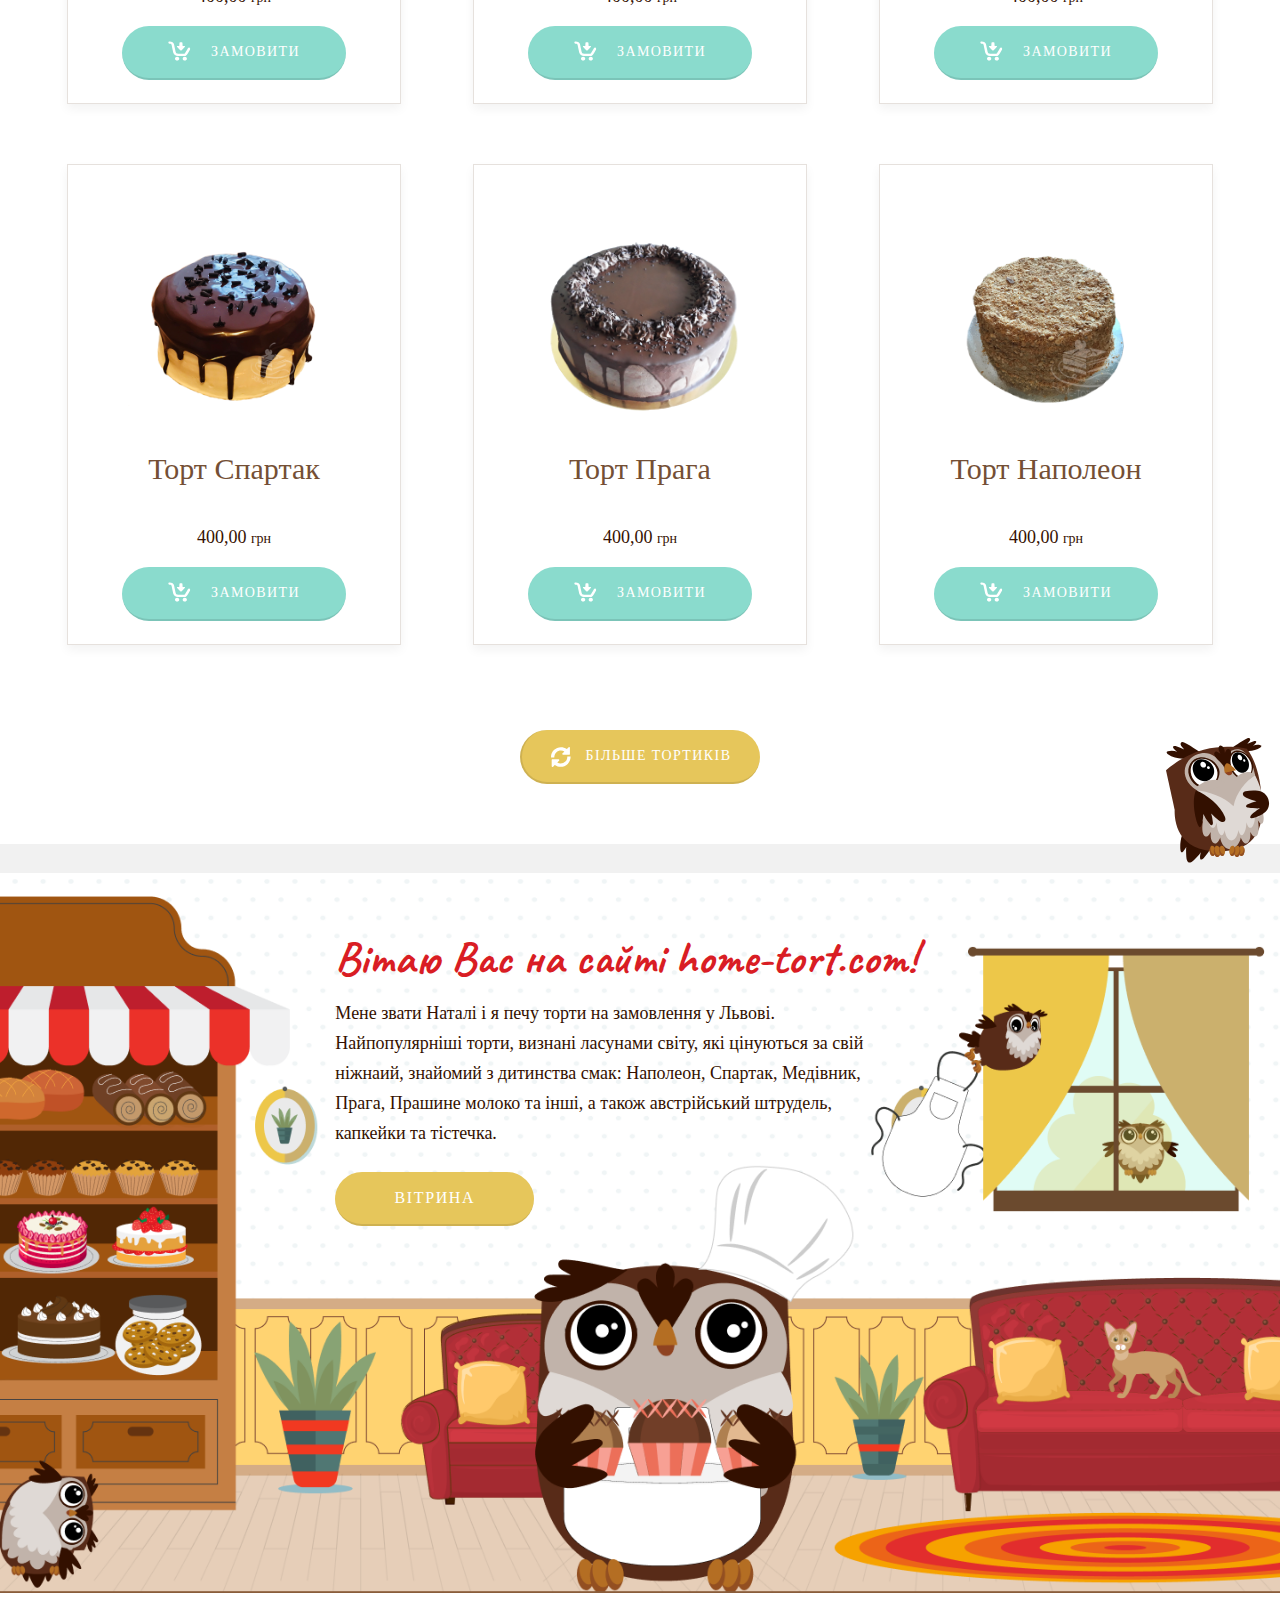
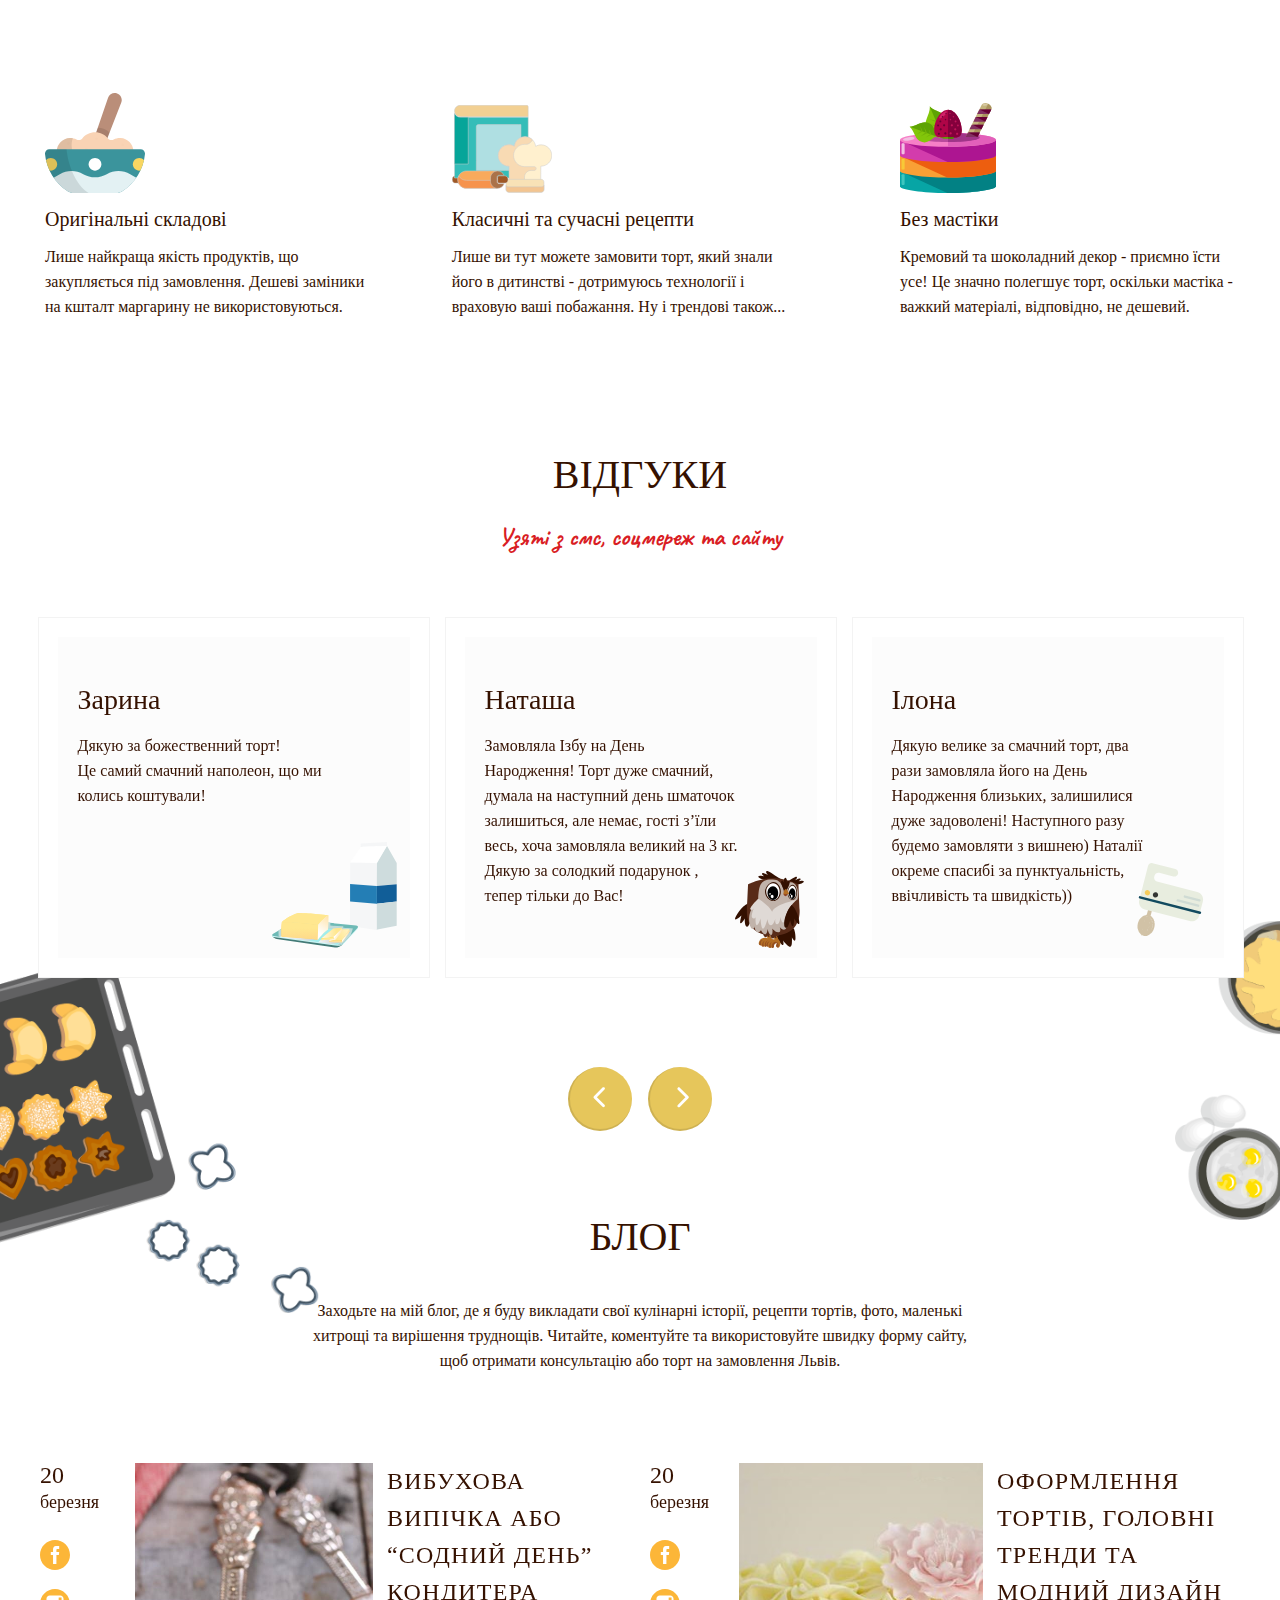
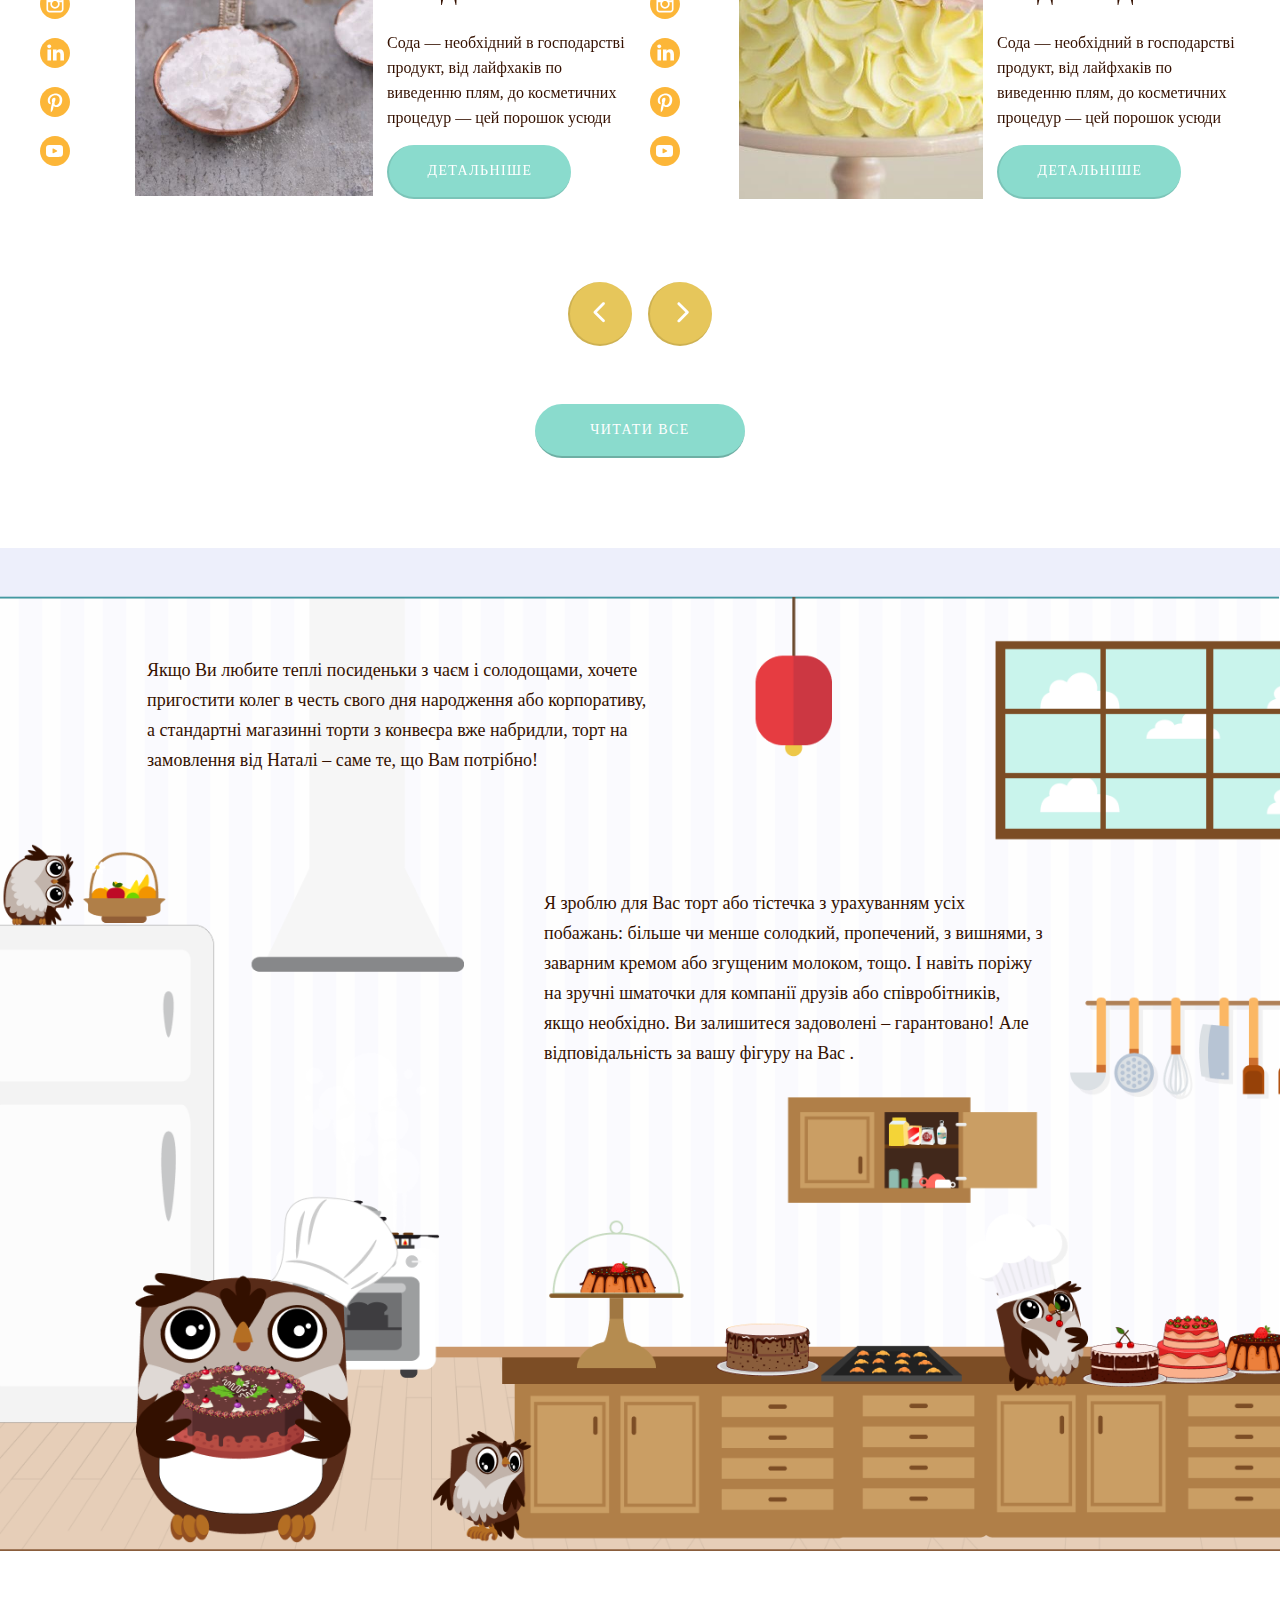
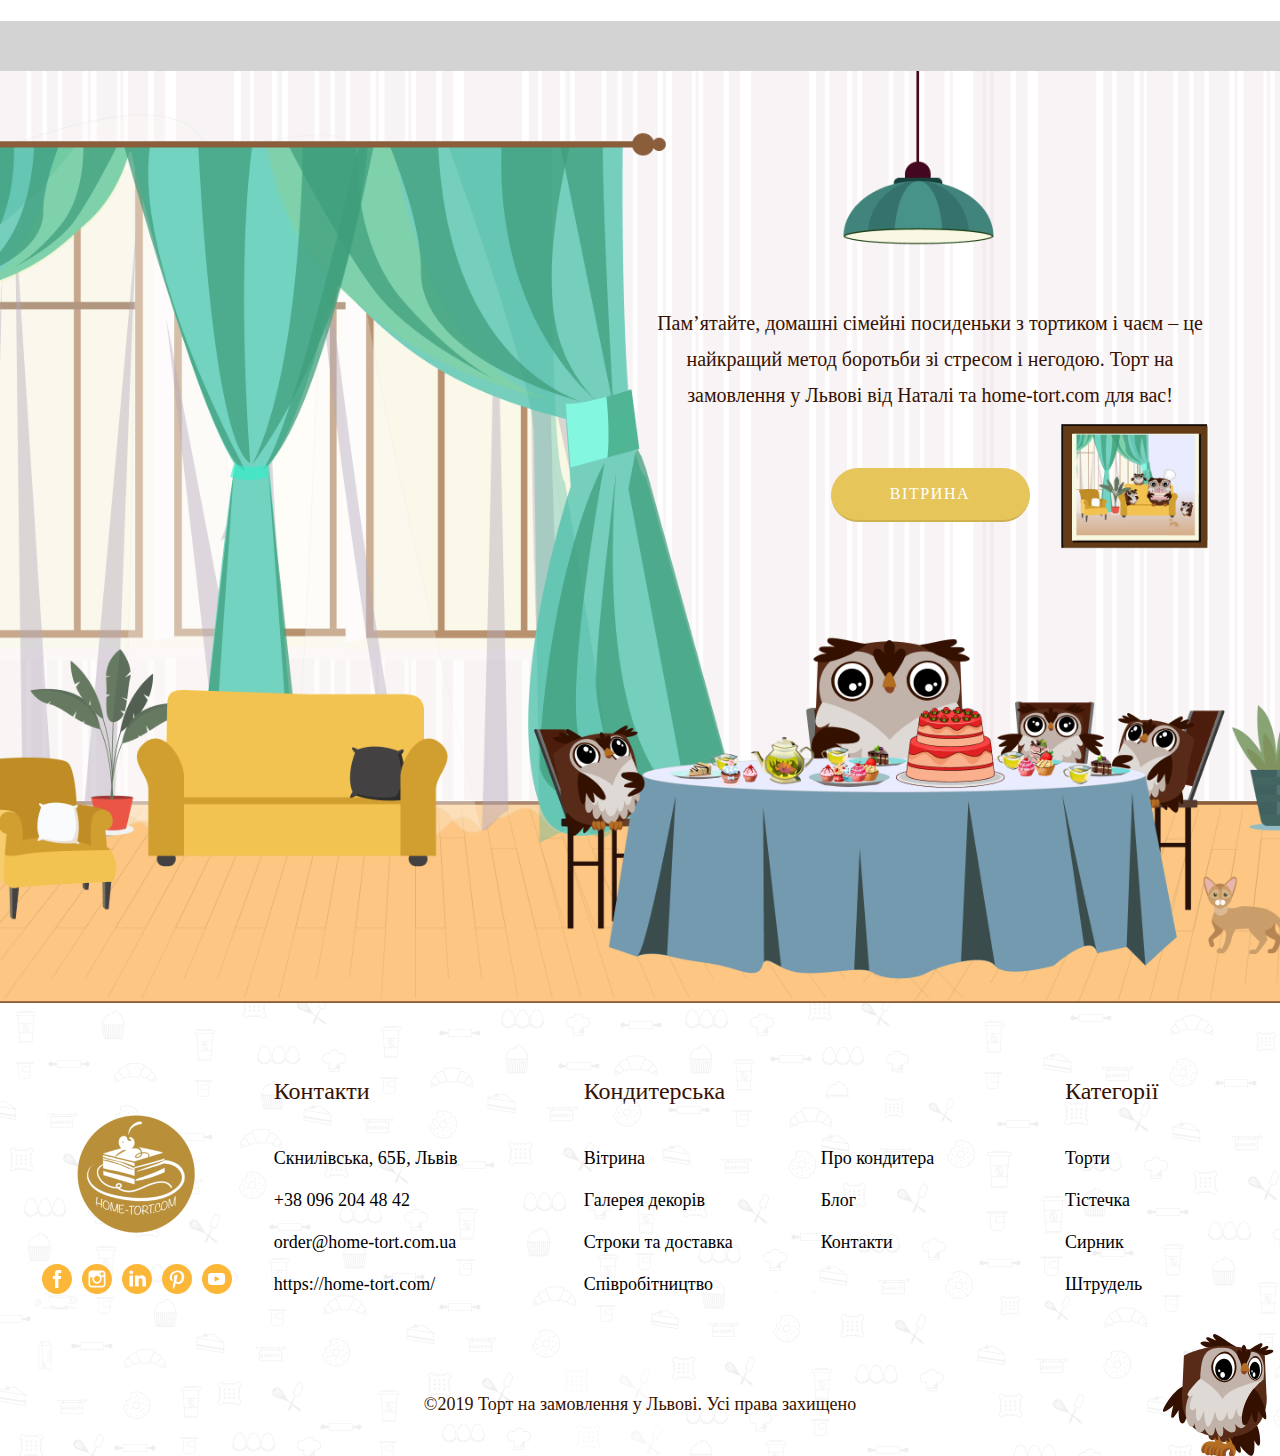
==== commit 1f479164: "add img" ====
--- a/cakes/index.html
+++ b/cakes/index.html
@@ -54,7 +54,9 @@
         </header>
         <main>
             <div class="main-top-section">
-                <img class="hide-phone" src="images/bigpic1-1.png" alt="image">
+                <!-- <img class="hide-phone" src="images/bigpic1-1.png" alt="image"> -->
+                <img class="hide-phone" src="images/main-picture.png" alt="image">
+                
                 <img class="show-phone" src="images/phone-bg1.png" alt="image">
                 <div class="mts-texts">
                     <h1>
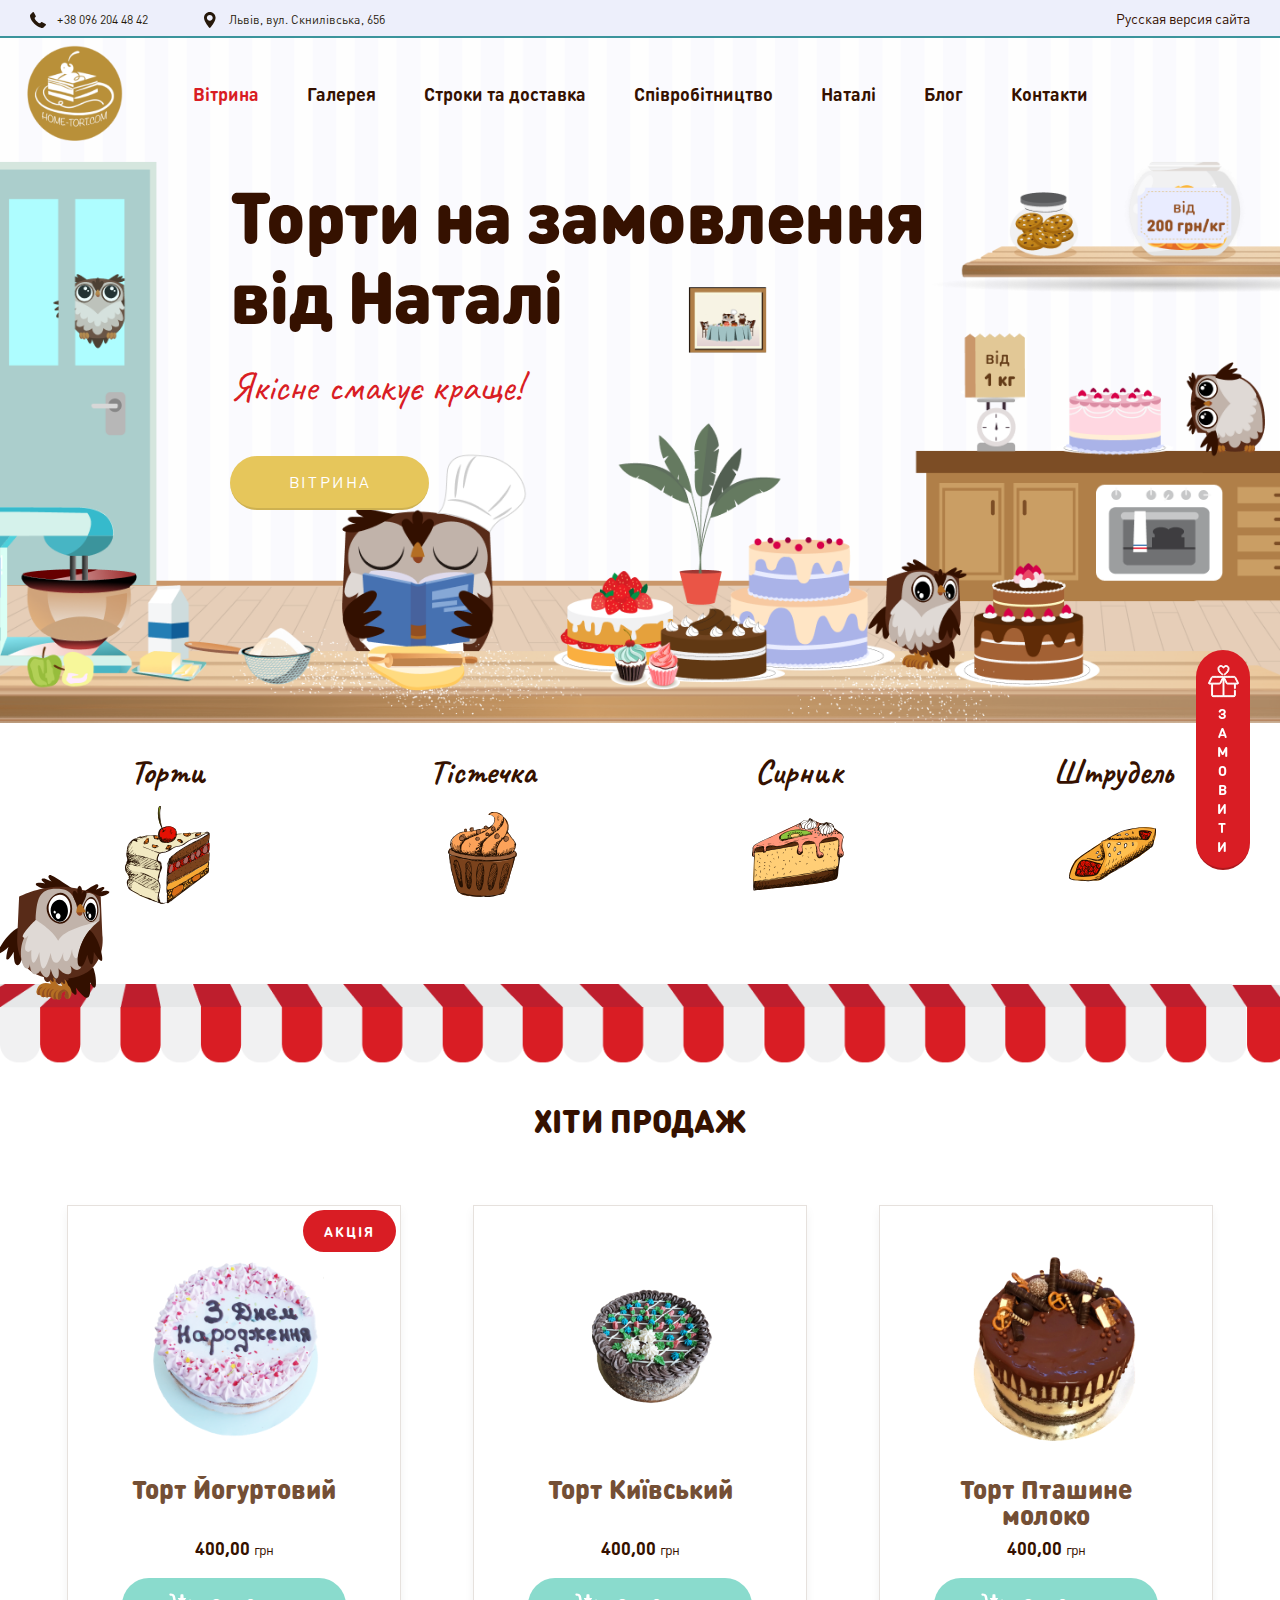
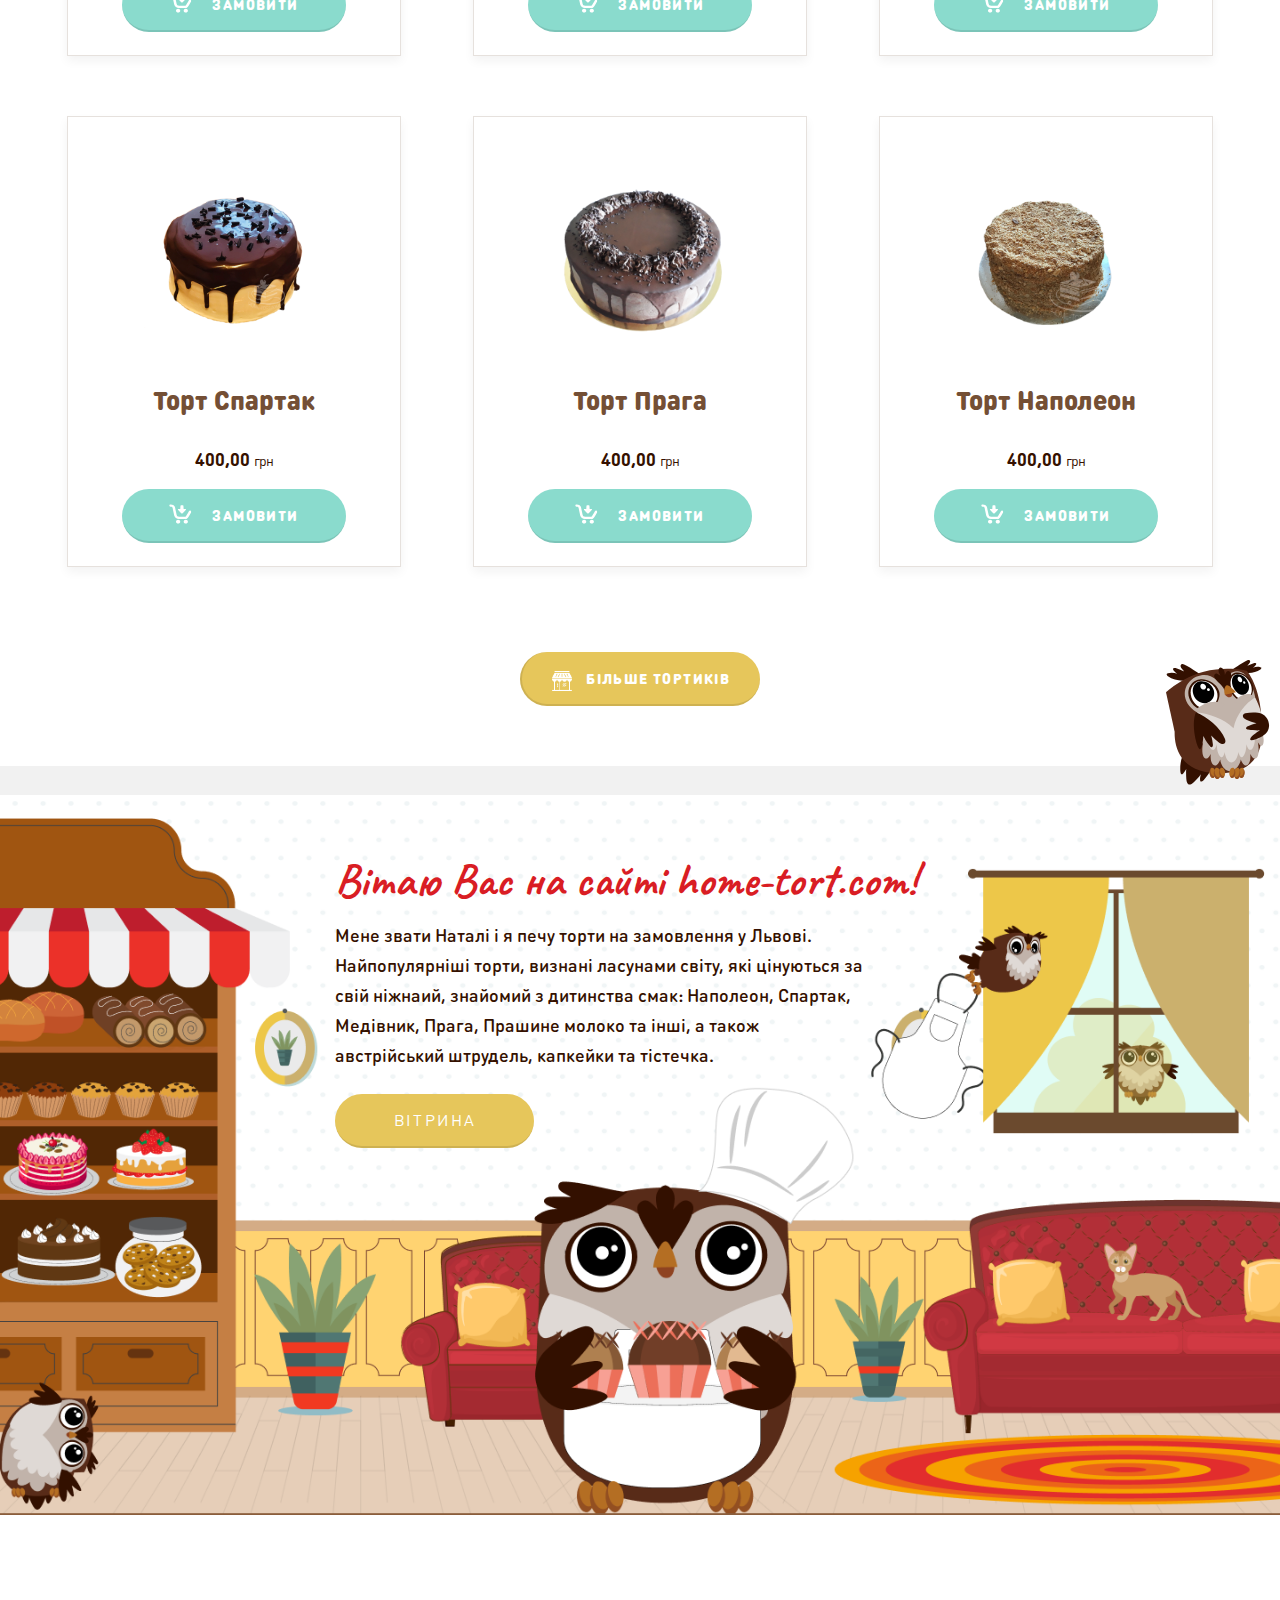
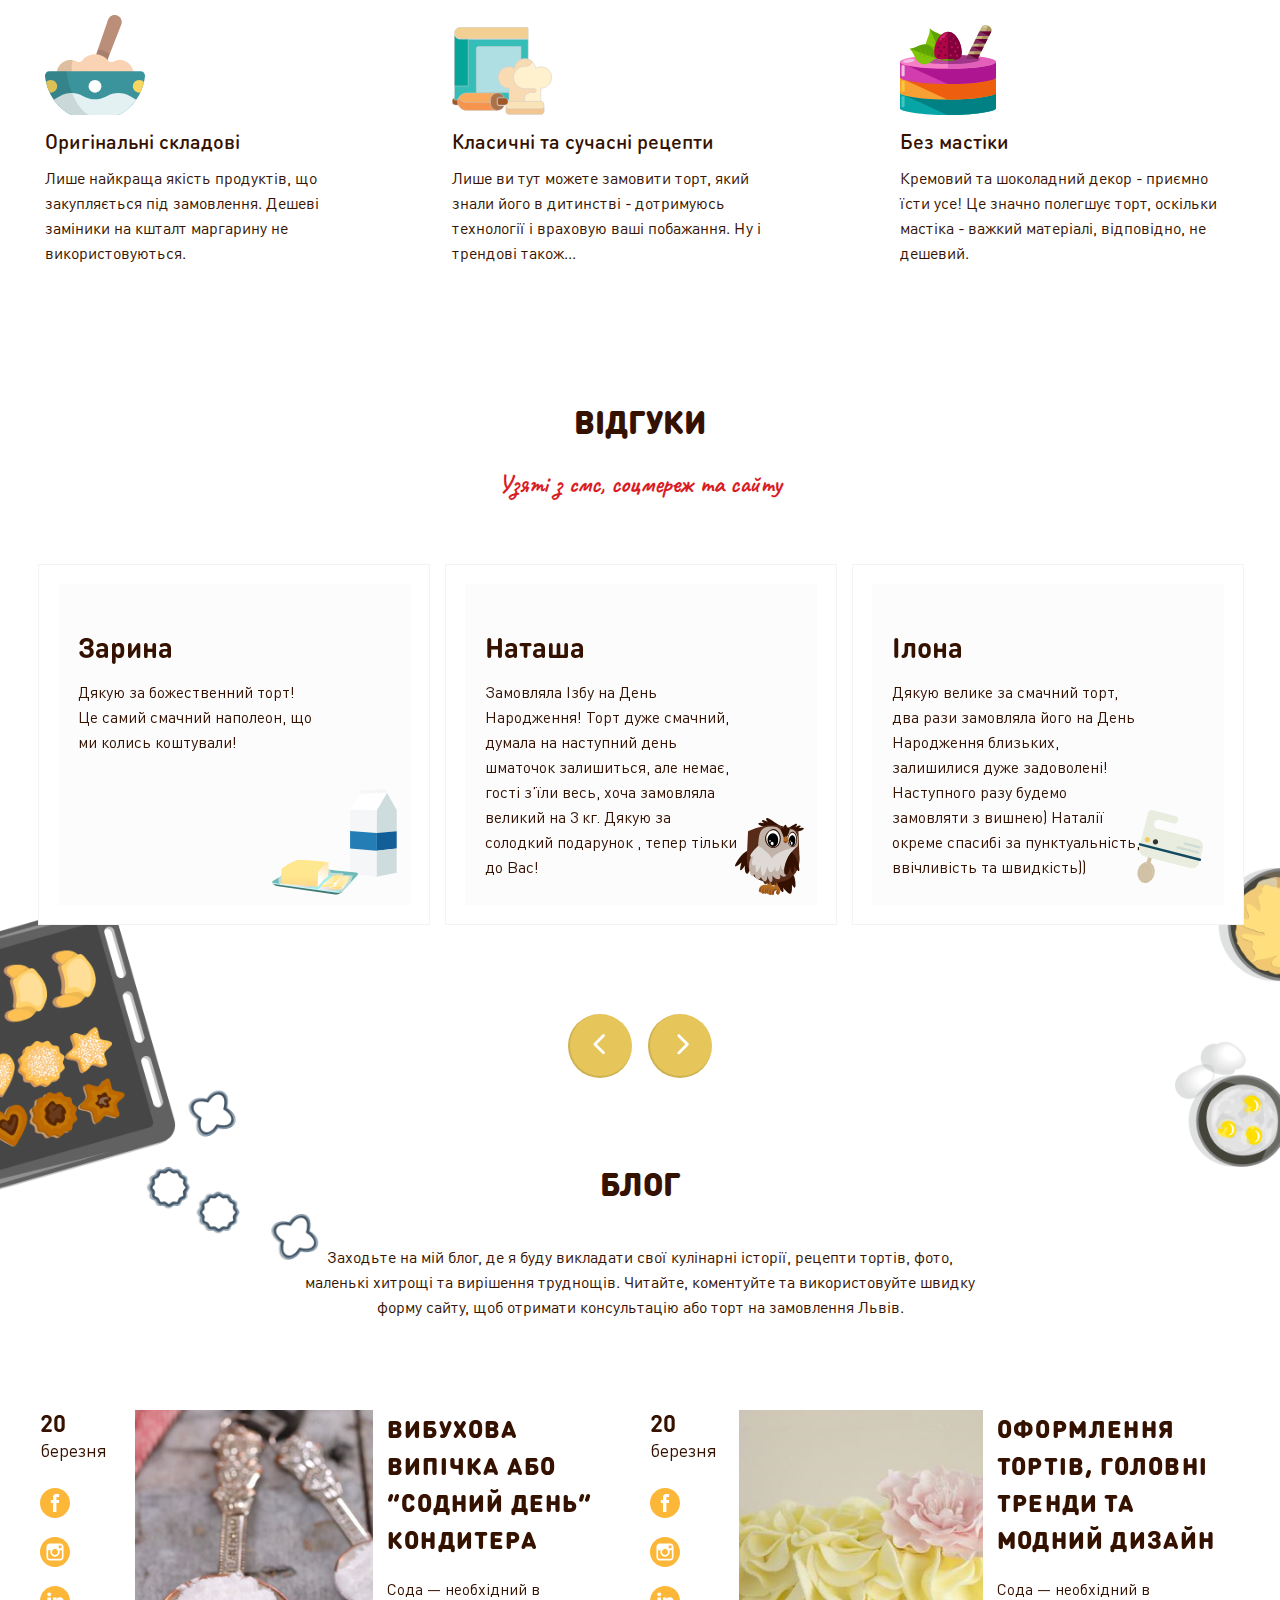
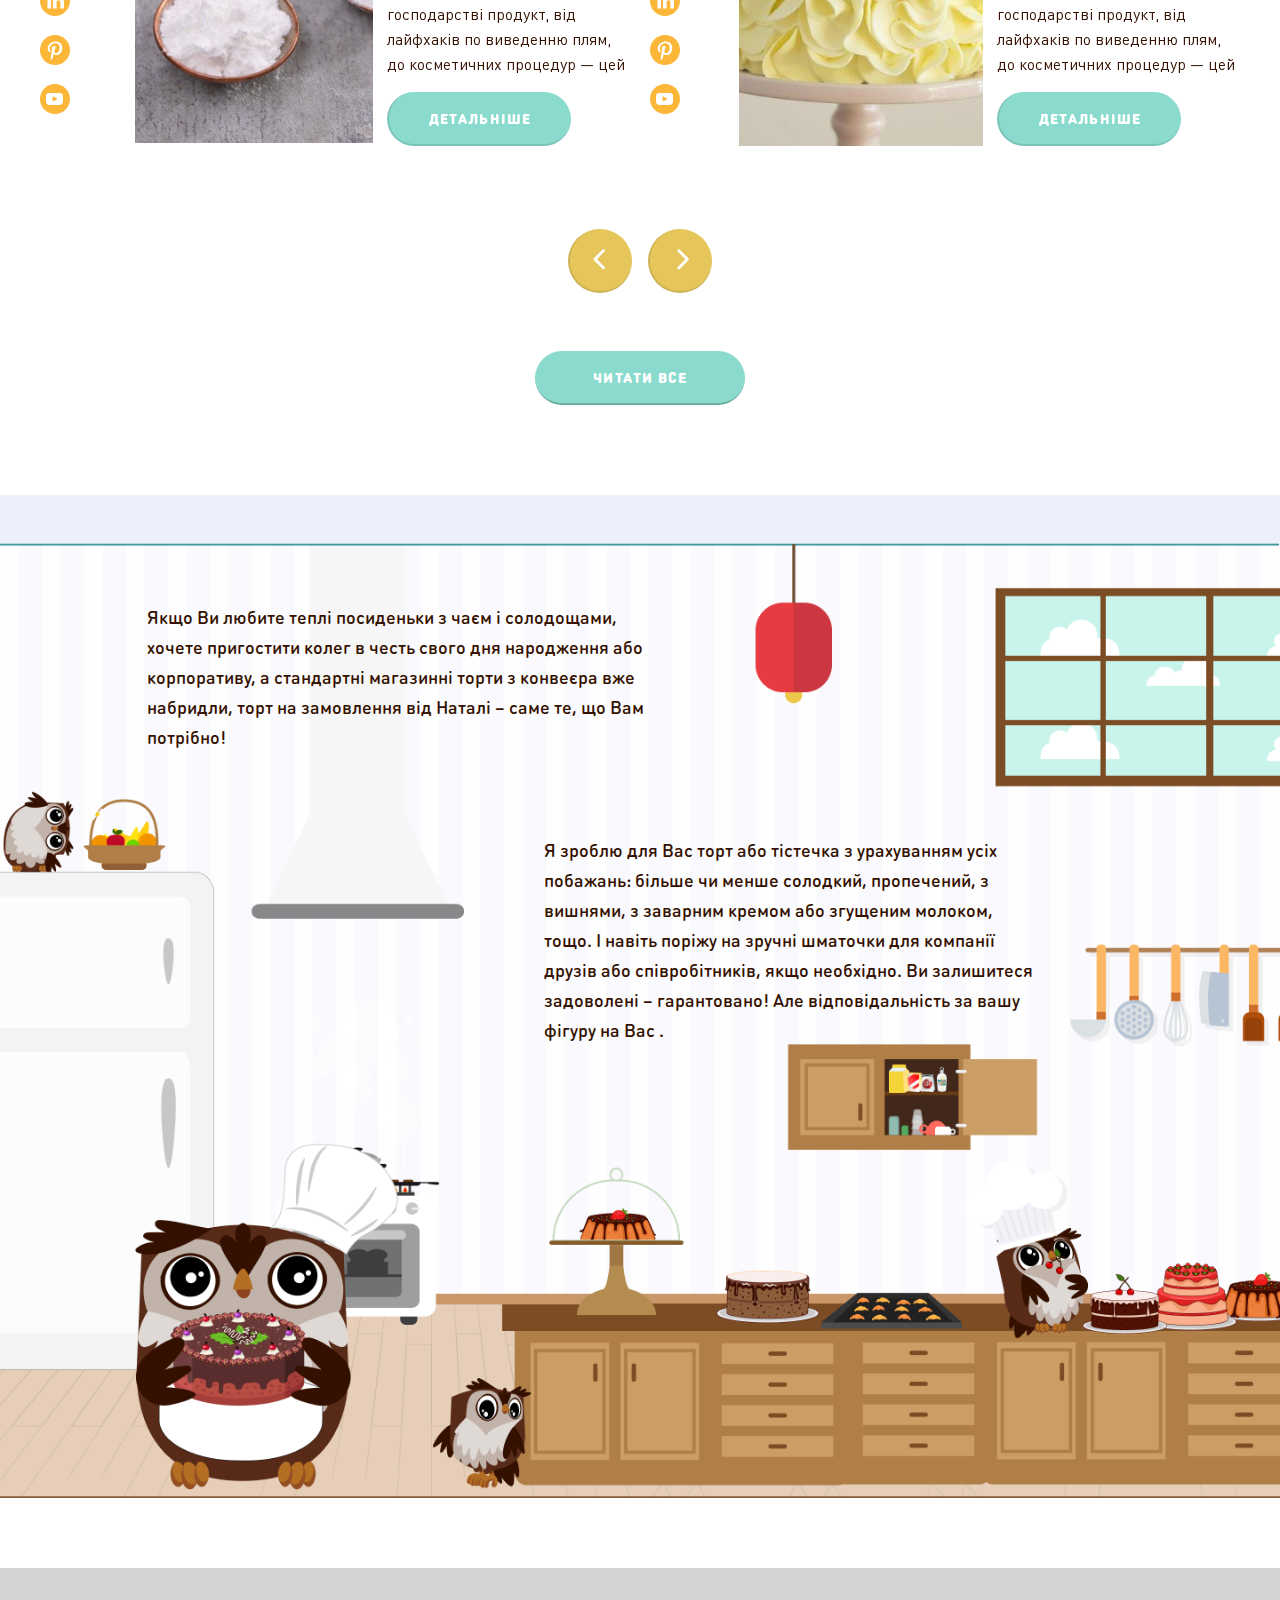
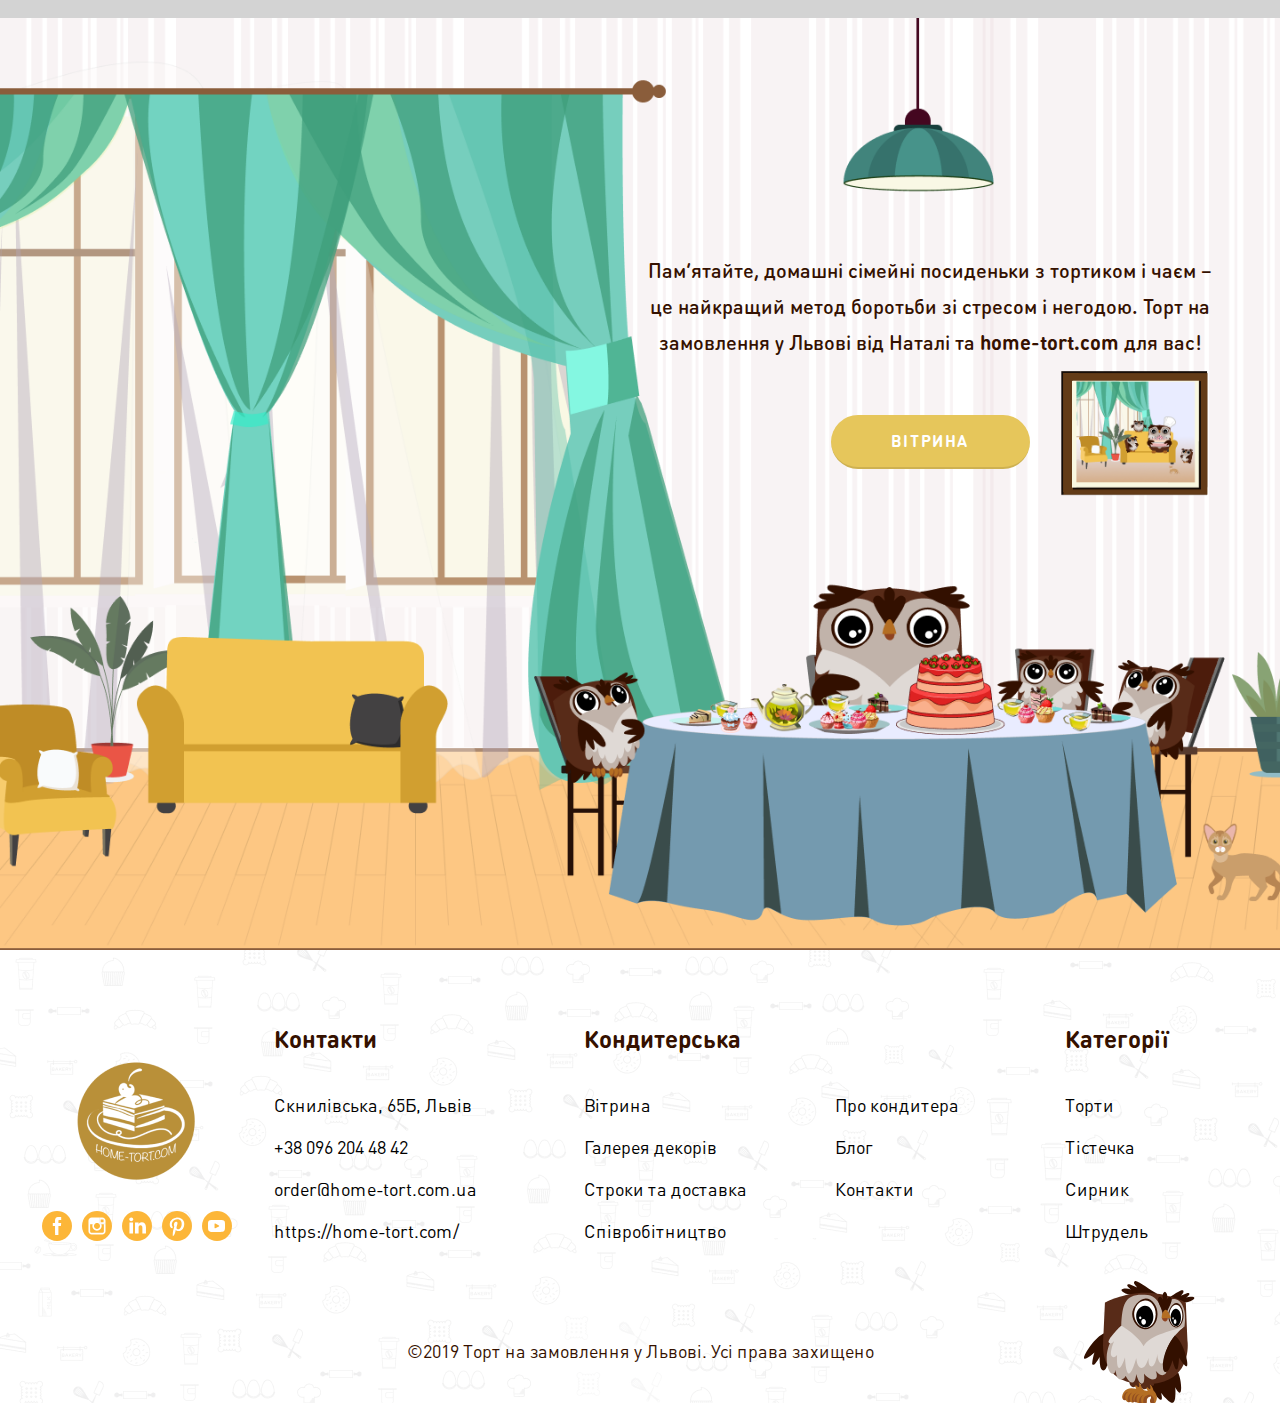
==== commit 042ebf58: "fixed bugs" ====
--- a/cakes/index.html
+++ b/cakes/index.html
@@ -41,6 +41,7 @@
                         <div class="top-menuline show-phone"><a href="#">Русская версия сайта</a></div>
                         <ul class="no-style-list">
                             <li class="active"><a href="#">Вітрина</a></li>
+                            <li><a href="#">Галерея</a></li>
                             <li><a href="#">Cтроки та доставка</a></li>
                             <li><a href="#">Cпівробітництво</a></li>
                             <li><a href="#">Наталі</a></li>
@@ -279,9 +280,9 @@
 
                     </div>
                     <div class="text-center w100">
-                        <button class="yellow-link show-moreprod">
-                            <span><img src="images/refresh-icon.svg" alt="icon"> більше тортиків</span>
-                        </button>
+                        <a href="showcase.html" class="yellow-link show-moreprod main">
+                            <span><img src="images/vitr-icon.png" alt="icon"> більше тортиків</span>
+                        </a>
                     </div>
                 </div>
             </div>
--- a/cakes/css/common.css
+++ b/cakes/css/common.css
@@ -50,8 +50,8 @@
 
 h1 {
     color: #351100;
-    font-size: 74px;
-    line-height: 86px;
+    font-size: 72px;
+    line-height: 80px;
     letter-spacing: -0.02em;
     font-family: 'DIN-Round-Pro-Black';
 }
@@ -88,7 +88,7 @@
 
 .header_top-line {
     background-color: #EDEFFB;
-    height: 49px;
+    height: 38px;
     padding: 0 30px;
     border-bottom: 2px solid #3B949C;
 }
@@ -102,8 +102,8 @@
 .header_top-line ul li,
 .header_top-line ul li a {
     color: #26180A;
-    font-size: 14px;
-    line-height: 18px;
+    font-size: 12px;
+    line-height: 15px;
 }
 
 .header_top-line ul li {
@@ -157,7 +157,7 @@
 
 /* nav menu */
 .header_secton {
-    padding: 81px 0 50px 0;
+    padding: 63px 0 45px 0;
     position: relative;
 }
 
@@ -169,9 +169,9 @@
 .header_secton nav ul li a {
     text-decoration: none;
     color: #351100;
-    font-size: 20px;
+    font-size: 18px;
     font-family: 'DIN-Round-Pro-Bold';
-    line-height: 26px;
+    line-height: 23px;
     transition: .3s;
     -webkit-transition: .3s;
     -moz-transition: .3s;
@@ -186,7 +186,7 @@
 
 .header-logo {
     position: absolute;
-    top: 13px;
+    top: 0;
     left: 10px;
 }
 
@@ -201,7 +201,7 @@
 
 .main-top-section .mts-texts {
     position: absolute;
-    top: 223px;
+    top: 175px;
     left: 18%;
 }
 
@@ -1020,7 +1020,7 @@
 footer>img {
     position: absolute;
     bottom: 0;
-    right: 6px;
+    right: 85px;
 }
 
 /* - */
@@ -1078,21 +1078,23 @@
 
 .showcase-topblock {
     position: relative;
-    padding-top: 320px;
+    padding-top: 170px;
 }
 
 .showcase-topblock img {
     width: 100%;
     position: relative;
     z-index: 2;
+    height: 60px;
 }
 
 .showcase-topblock .st-owl {
     position: absolute;
     right: 22px;
-    width: 105px;
-    top: 207px;
+    width: 75px;
+    top: 89px;
     z-index: 1;
+    height: auto;
 }
 
 .show-case-section h2 {
@@ -1180,8 +1182,8 @@
 
 .breadcrumbs {
     padding-left: 32px;
-    margin-bottom: 50px;
-    padding-top: 260px;
+    margin-bottom: 30px;
+    padding-top: 180px;
 }
 
 .breadcrumbs ul li {
@@ -1231,13 +1233,14 @@
 .card-slider:after {
     content: "";
     display: inline-block;
-    width: 140px;
-    height: 120px;
-    position: absolute;
-    top: -109px;
+    width: 105px;
+    height: 90px;
+    position: absolute;
+    top: -84px;
     right: -60px;
     background-repeat: no-repeat;
     background-image: url(../images/product-slider-owl.svg);
+    background-size: 100%;
 }
 
 .card-slider .slick-dots,
@@ -1287,7 +1290,7 @@
     text-transform: uppercase;
     font-family: 'DIN-Round-Pro-Black';
     color: #351100;
-    margin-bottom: 20px;
+    margin-bottom: 22px;
 }
 
 .card-prod-section_prodinfo .descr {
@@ -1849,6 +1852,35 @@
 .product-block a:hover .descr-block > span {
     background-color: #E6C65B;
 }
+
+/* fix */
+
+.header-logo img {
+    width: 144px;
+}
+
+.main-top-section .vertical-btn {
+    transition: .3s;
+    -webkit-transition: .3s;
+    -moz-transition: .3s;
+    -ms-transition: .3s;
+    -o-transition: .3s;
+}
+.main-top-section .vertical-btn:hover {
+    background-color: #8ADBCD;
+}
+
+.modal-body input[type="submit"]:hover {
+    cursor: pointer;
+    background-color: #E6C65B;
+}
+.hits-section .show-moreprod:hover {
+    text-decoration: none;
+}
+.hits-section .show-moreprod img {
+    width: 20px;
+}
+
 /* 
 font-family: 'DIN-Round-Pro-Bold'; 
 font-family: 'DIN-Round-Pro-Black';
--- a/cakes/css/media.css
+++ b/cakes/css/media.css
@@ -7,6 +7,7 @@
         top: initial;
     }
 }
+
 @media(max-width:1370.8px) {
     .main-sect4 .text-block {
         width: 580px;
@@ -17,9 +18,6 @@
         width: 140px;
     }
 
-    .header_secton {
-        padding-top: 71px;
-    }
 
     .main-sect2 .text-block .title {
         font-size: 46px;
@@ -37,6 +35,44 @@
         line-height: 30px;
         max-width: 500px;
     }
+    .header-logo img {
+        width: 130px;
+    }
+    .header_secton {
+        padding: 44px 0 44px 0;
+    }
+    .show-case-section h2 {
+        margin-bottom: 30px;
+    }
+    .hits-section {
+        padding-top: 30px;
+    }
+    h2 {
+        font-size: 32px;
+    }
+    .filter {
+        top: 33px;
+    }
+    .product-block {
+        padding: 30px 35px 23px 35px;
+    }
+    .product-block .pic-block {
+        width: 180px;
+    }
+    .product-block .descr-block .title {
+        font-size: 26px;
+        line-height: 26px;
+        height: 53px;
+    }
+    .header-logo {
+        top: -10px;
+    }
+    .showcase-topblock {
+        padding-top: 149px;
+    }
+    .showcase-topblock .st-owl {
+        top: 68px;
+    }
 }
 
 @media(max-width:1300.8px) {
@@ -56,6 +92,7 @@
 }
 
 @media(max-width:1250.8px) {
+   
     .main-blog-slider .blog-slider {
         padding-bottom: 131px;
     }
@@ -160,16 +197,12 @@
         padding: 16px 0 16px 0;
     }
 
-    .hits-section {
-        padding: 40px 0 40px 0;
-    }
-
     .hits-section h2 {
         margin-bottom: 30px;
     }
 
     .product-block .descr-block a img,
-    .product-block .descr-block > span img {
+    .product-block .descr-block>span img {
         margin-right: 10px;
     }
 
@@ -245,21 +278,15 @@
         margin-bottom: 30px;
     }
 
-    .showcase-topblock {
-        padding-top: 250px;
-    }
 
     .showcase-topblock .st-owl {
         width: 80px;
-        top: 165px;
-    }
-
-    .filter {
-        top: 43px;
-    }
+        top: 63px;
+    }
+
 
     .breadcrumbs {
-        padding-top: 230px;
+        padding-top: 160px;
     }
 
     .card-prod-section_prodinfo .title {
@@ -276,7 +303,7 @@
     .main-blog-slider .blog-slider .mblog-slide .right-block .text-left a,
     .blog-readmore,
     .product-block .descr-block a,
-    .product-block .descr-block > span {
+    .product-block .descr-block>span {
         width: 160px;
         height: 44px;
         font-size: 14px;
@@ -311,6 +338,12 @@
 
     .abs-pic4 {
         top: -40px;
+    }
+    .header-logo img {
+        width: 120px;
+    }
+    .header_secton {
+        padding: 40px 0 44px 0;
     }
 }
 
@@ -377,6 +410,7 @@
 }
 
 @media(max-width:1150.8px) {
+
     .main-sect2 .text-block .title {
         font-size: 38px;
     }
@@ -491,7 +525,7 @@
     }
 
     .header_secton {
-        padding-top: 50px;
+        padding-top: 30px;
     }
 
     .main-category-block .category-block .title {
@@ -564,12 +598,28 @@
     .similar-slider .product-block {
         width: 100%;
     }
+    .main-top-section .mts-texts {
+        top: 155px;
+    }
+    .showcase-topblock {
+        padding-top: 140px;
+    }
+    .showcase-topblock .st-owl {
+        top: 54px;
+    }
+    .breadcrumbs {
+        padding-top: 130px;
+    }
+    
 }
 
 @media(max-width:1024px) {
     .main-top-section .vertical-btn {
         bottom: initial;
         top: 420px;
+    }
+    .header_secton nav ul li {
+        margin: 0 13px;
     }
 }
 
@@ -777,7 +827,7 @@
     }
 
     .breadcrumbs {
-        padding-top: 160px;
+        padding-top: 145px;
     }
 
     .bottom-btns a,
@@ -816,9 +866,11 @@
     .info-section {
         padding: 30px 0 30px 0;
     }
+
     .info-section {
         padding: 30px;
     }
+
     .main-top-section .yellow-link,
     .main-sect2 .yellow-link,
     .main-sect4 .text-block a.yellow-link {
@@ -830,10 +882,26 @@
     .main-blog-slider .blog-slider .mblog-slide .right-block .text-left a,
     .blog-readmore,
     .product-block .descr-block a,
-    .product-block .descr-block > span {
+    .product-block .descr-block>span {
         height: 42px;
     }
-
+    .header-logo img {
+        width: 87px;
+    }
+    .showcase-topblock {
+        padding-top: 128px;
+    }
+    .showcase-topblock .st-owl {
+        top: 63px;
+        width: 60px;
+    }
+    .product-block .pic-block {
+        max-width: 160px;
+        max-height: 160px;
+    }
+    .showcase-topblock img {
+        height: auto;
+    }
 }
 
 @media(max-width:950.8px) {
@@ -869,6 +937,13 @@
     footer ul li a {
         font-size: 14px;
     }
+    .main-top-section .mts-texts {
+        top: 120px;
+    }
+    .showcase-topblock .st-owl {
+        top: 89px;
+        width: 35px;
+    }
 }
 
 @media(max-width:800.8px) {
@@ -879,9 +954,13 @@
 }
 
 @media(max-width:767.8px) {
+    footer>img {
+        right: 55px;
+    }
     .info-section {
         padding: 30px 0;
     }
+
     .header_top-line .row .col-md-4,
     .header_secton nav {
         display: none;
@@ -1105,14 +1184,14 @@
     }
 
     .product-block .descr-block a,
-    .product-block .descr-block > span {
+    .product-block .descr-block>span {
         font-size: 12px;
         line-height: 15px;
         width: 170px;
     }
 
     .product-block .descr-block a img,
-    .product-block .descr-block > span img {
+    .product-block .descr-block>span img {
         width: 20px;
     }
 
@@ -1920,7 +1999,7 @@
     }
 
     .product-block .descr-block a,
-    .product-block .descr-block > span,
+    .product-block .descr-block>span,
     .main-sect2 .yellow-link,
     .main-sect4 .text-block a.yellow-link {
         font-size: 12px;
@@ -1928,7 +2007,7 @@
         width: 170px;
         font-family: 'DIN-Round-Pro-Black';
     }
-    
+
 
     .main-sect2 .yellow-link {
         background-color: #8ADBCD;
@@ -1946,9 +2025,10 @@
 
 @media(max-width:575.8px) {
     .main-top-section .vertical-btn {
-        bottom: 30px;
+        bottom: 60px;
         top: initial;
     }
+
     .modal-dialog {
         margin: 20px auto 0;
     }
@@ -1957,29 +2037,28 @@
         height: 112px;
     }
 }
+
 @media(max-width:414px) {
     .main-top-section .vertical-btn {
         transform: initial;
-        bottom: 175px;
+        /* bottom: 175px; */
         left: initial;
         right: 15px;
     }
+    footer>img {
+        width: 60px;
+    }
 }
-@media(max-width:375.8px) {
-    .main-top-section .vertical-btn {
-        bottom: 230px;
-    }
-}
+
+
+
+
 @media(max-width:360.8px) {
     .main-top-section .vertical-btn {
-        bottom: 250px;
+        bottom: 30px;
     }
 }
-@media(max-width:360.8px) {
-    .main-top-section .vertical-btn {
-        bottom: 300px;
-    }
-}
+
 @media(max-width:358px) {
     .header_top-line ul li:first-child {
         margin-right: 10px;
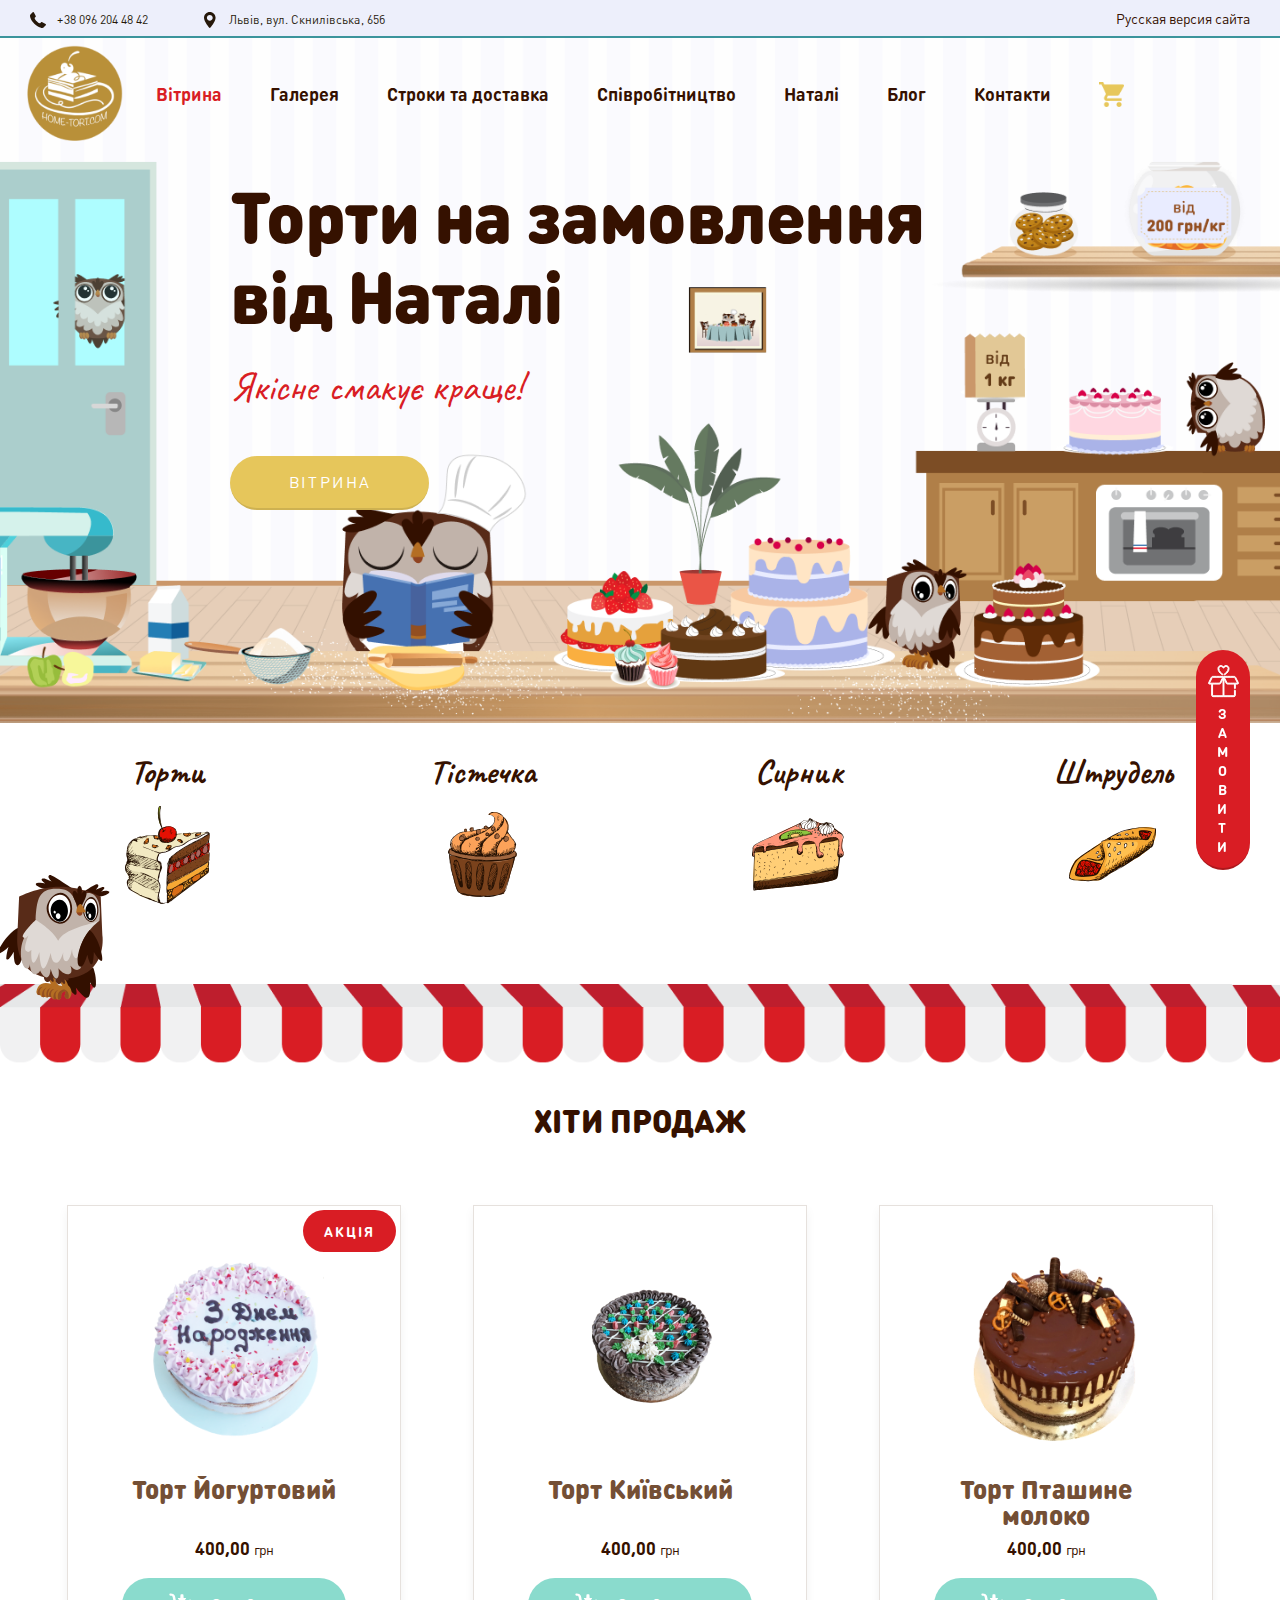
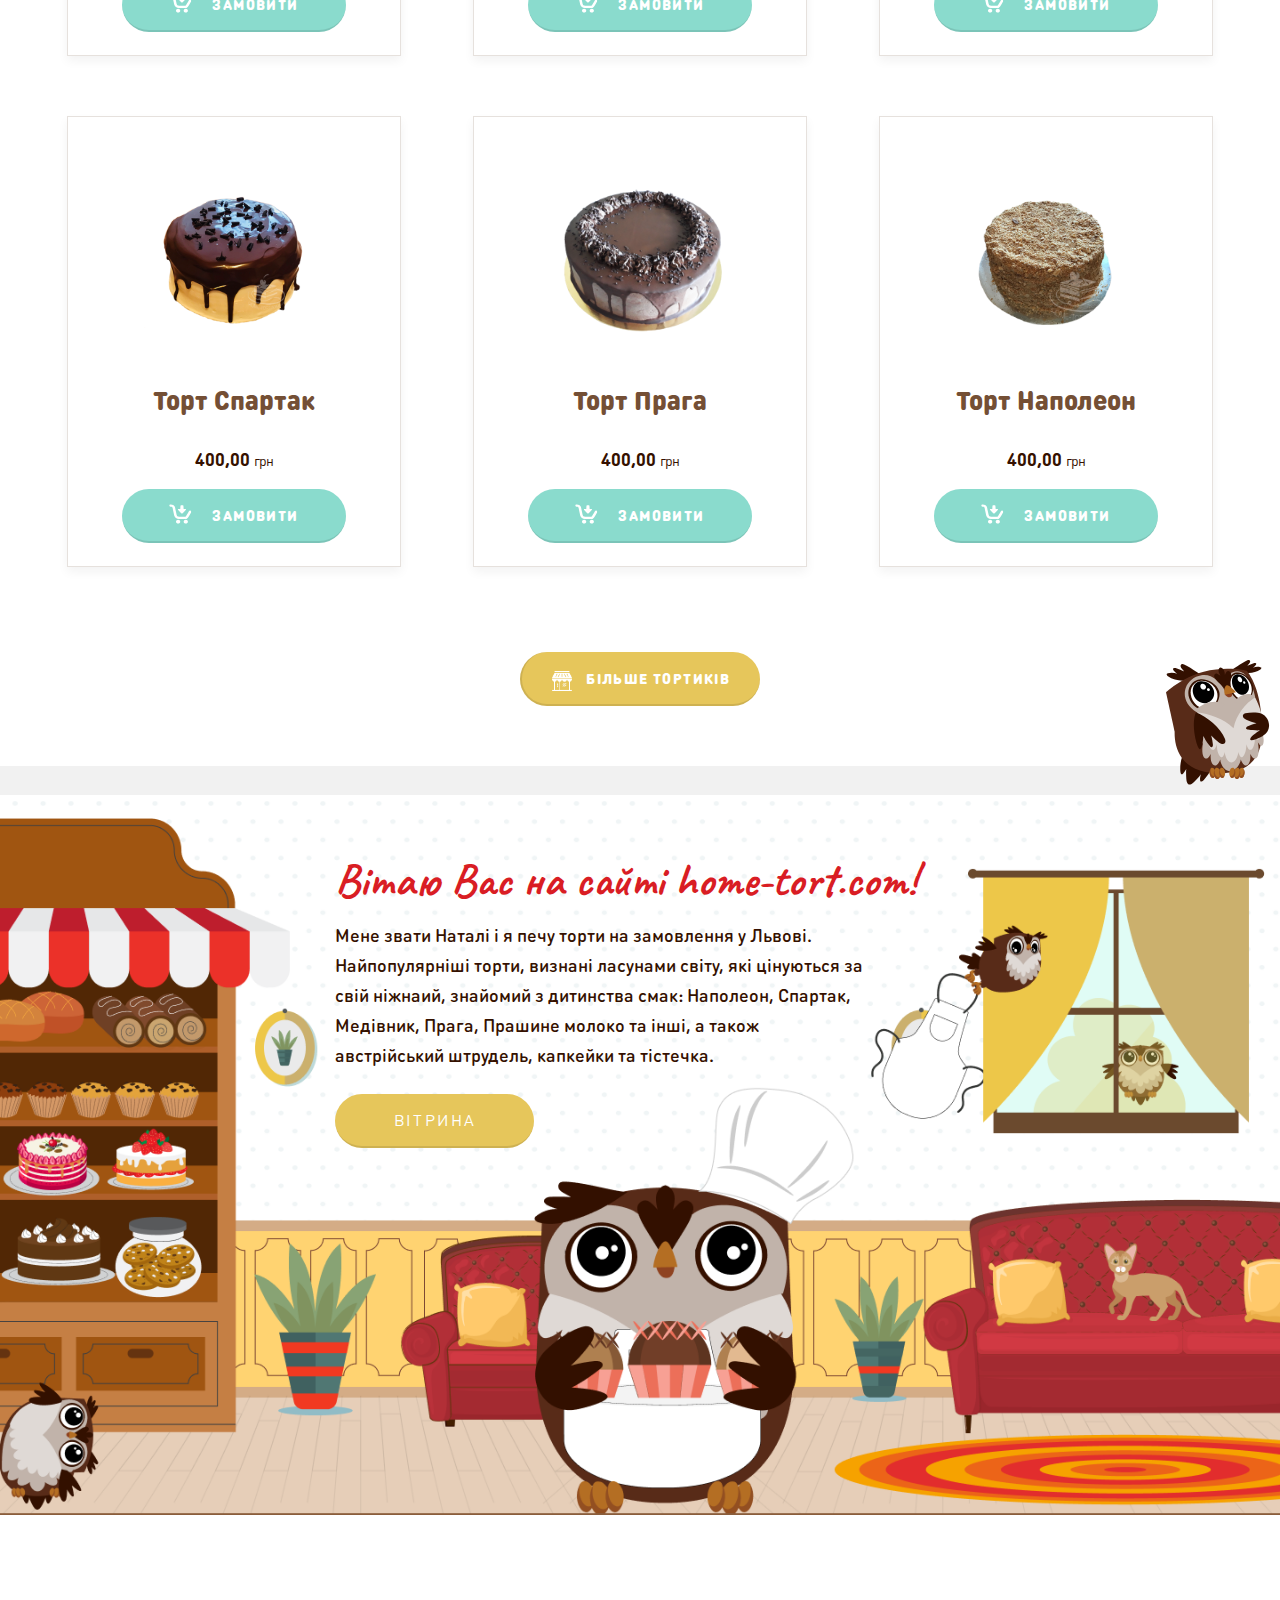
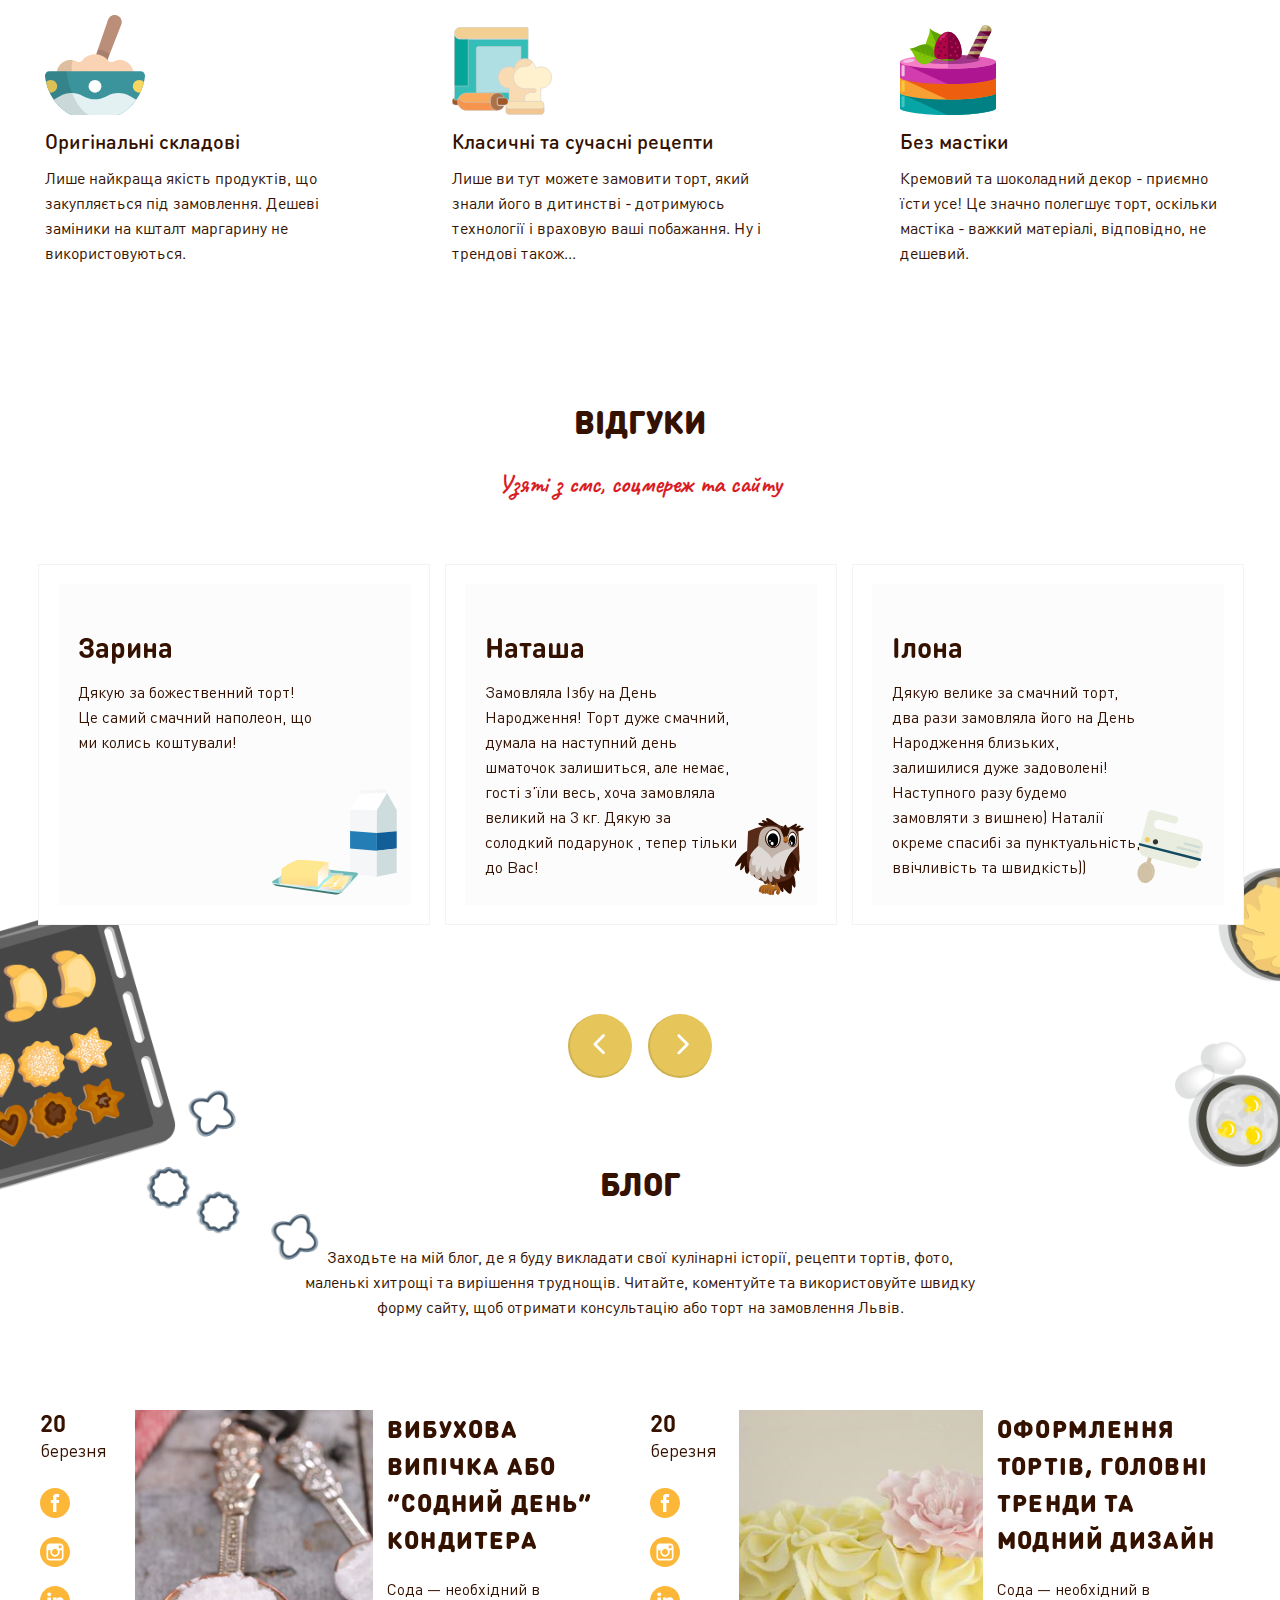
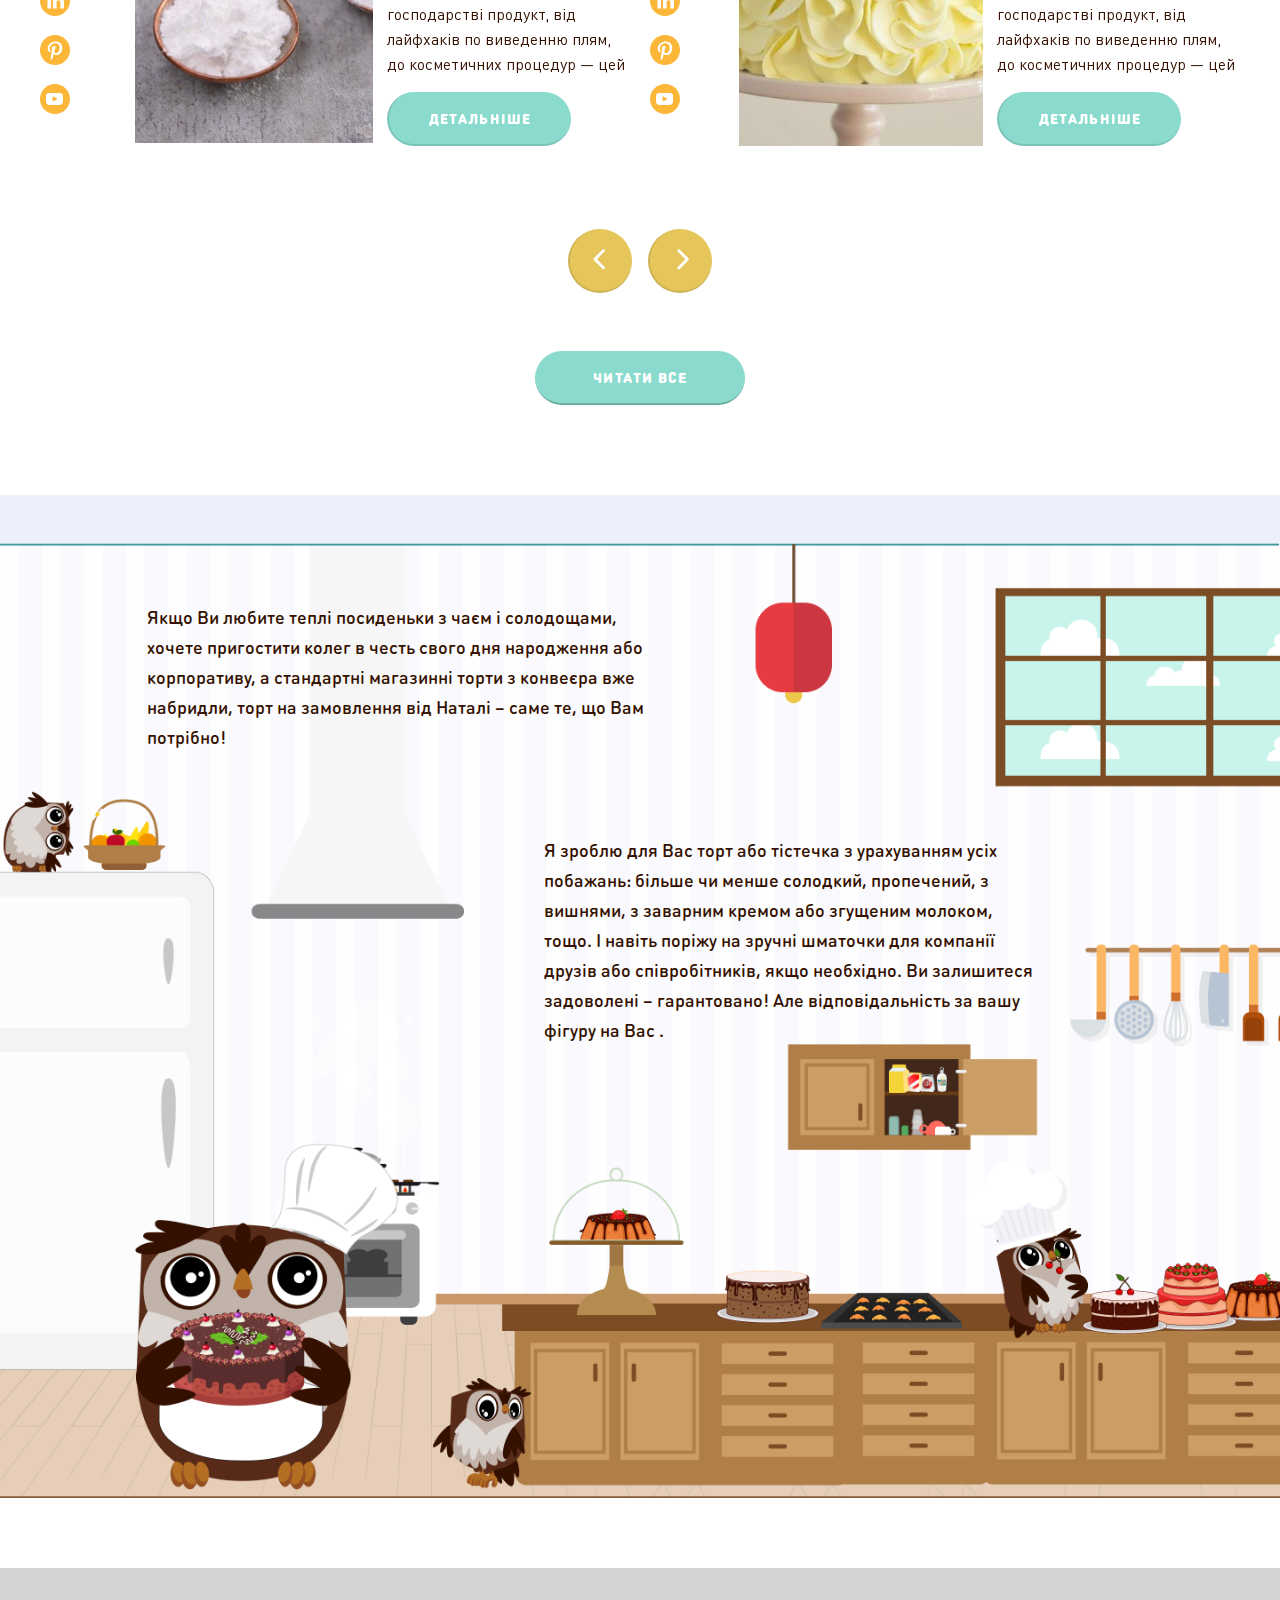
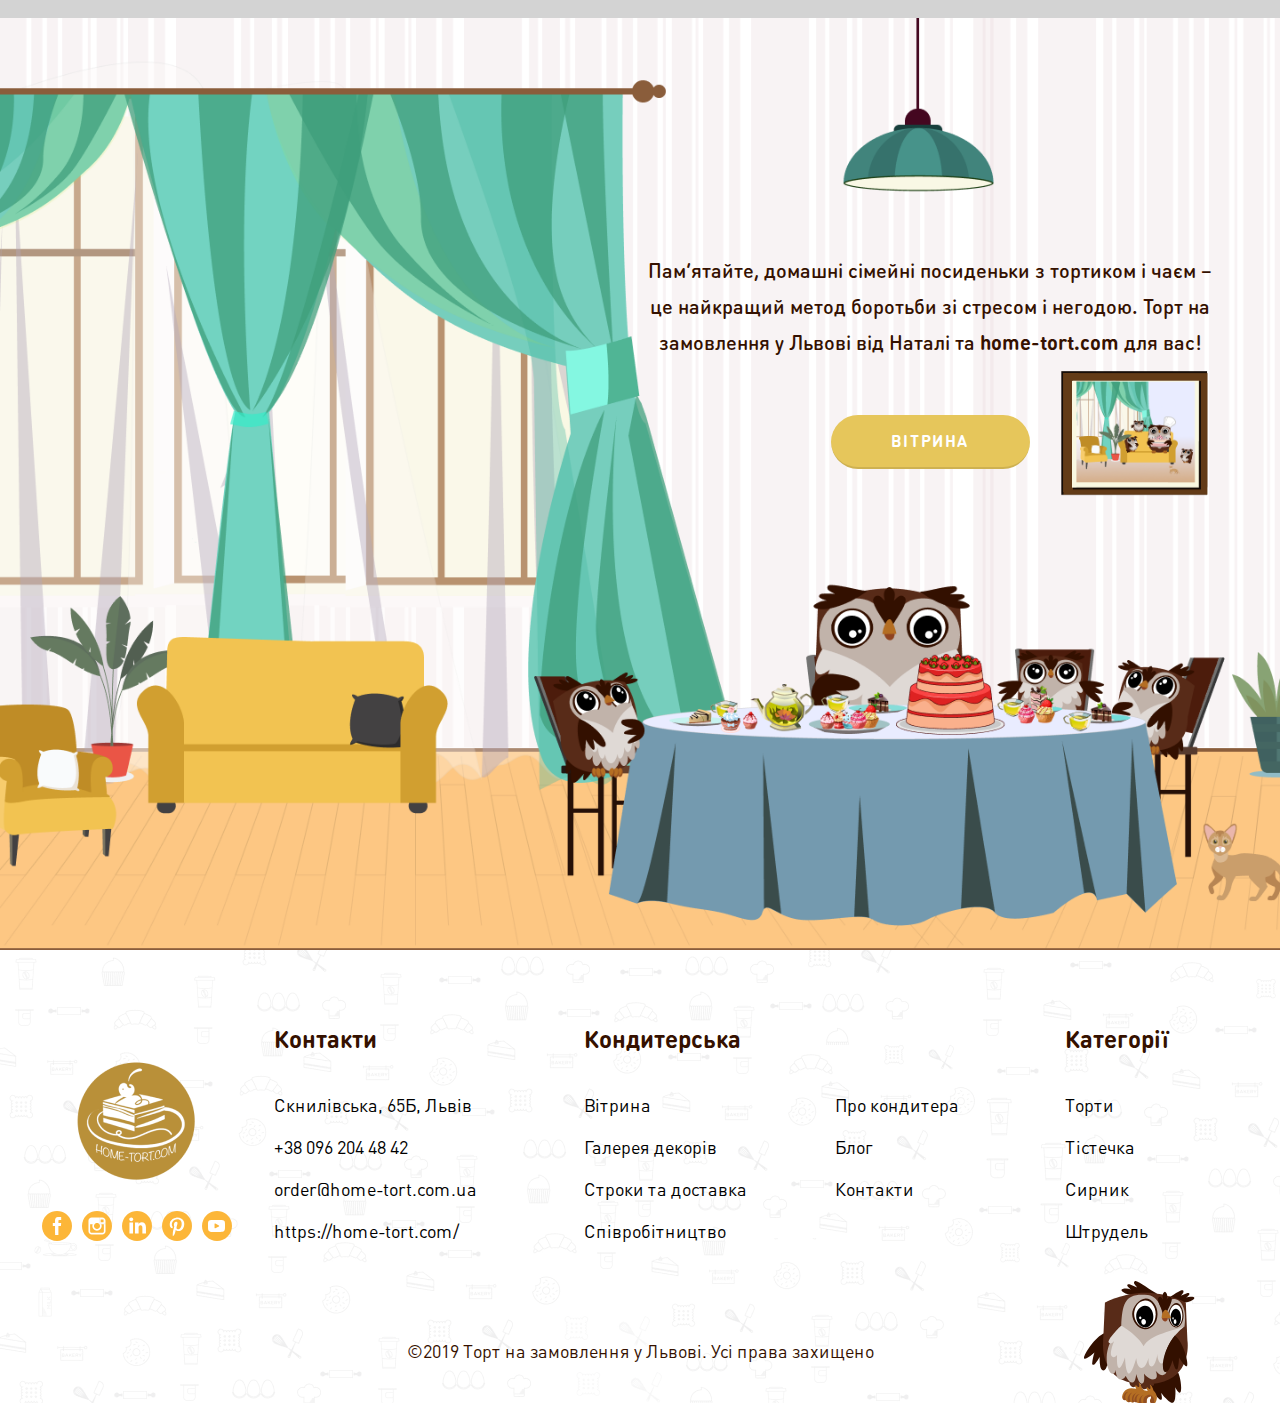
==== commit 1588e7d9: "fixed bugs" ====
--- a/cakes/index.html
+++ b/cakes/index.html
@@ -33,6 +33,10 @@
                 </div>
             </div>
             <div class="header_secton">
+                <button class="hide-phone cake-menupic"><img src="images/menu-ic.png" alt="open menu"></button>
+                <button class="hide-phone cake-cartpic"><img src="images/shopping-cart.png" alt="cart menu"></button>
+                <button class="hide-phone close-menupic"><img src="images/close-button-orange.png" alt="close menu"></button>
+
                 <img src="images/burger-icon.svg" alt="menu icon" class="phone-burger">
                 <a href="index.html" class="header-logo"><img src="images/logo.png" alt="logo"></a>
                 <nav class="text-md-center">
@@ -47,17 +51,21 @@
                             <li><a href="#">Наталі</a></li>
                             <li><a href="#">Блог</a></li>
                             <li><a href="#">Контакти</a></li>
+                            <li><a href="#" class="shopping-cart"><img src="images/shopping-cart.png"
+                                        alt="shopping cart"></a></li>
                         </ul>
+
                         <img class="show-phone menu-bottpic" src="images/menu-pic.png" alt="menu image">
                     </div>
                 </nav>
             </div>
+
         </header>
         <main>
             <div class="main-top-section">
                 <!-- <img class="hide-phone" src="images/bigpic1-1.png" alt="image"> -->
                 <img class="hide-phone" src="images/main-picture.png" alt="image">
-                
+
                 <img class="show-phone" src="images/phone-bg1.png" alt="image">
                 <div class="mts-texts">
                     <h1>
@@ -665,7 +673,7 @@
             </div>
         </div>
     </div>
-
+    <p id="back-top"><a href="#top"><span></span></a></p>
     <script src="js/jquery.min.js"></script>
     <script src="js/slick.min.js"></script>
     <script src="js/jquery.formstyler.min.js"></script>
--- a/cakes/css/common.css
+++ b/cakes/css/common.css
@@ -1084,7 +1084,7 @@
 .showcase-topblock img {
     width: 100%;
     position: relative;
-    z-index: 2;
+    z-index: 1;
     height: 60px;
 }
 
@@ -1093,7 +1093,7 @@
     right: 22px;
     width: 75px;
     top: 89px;
-    z-index: 1;
+    z-index: 0;
     height: auto;
 }
 
@@ -1115,7 +1115,7 @@
 
 .sc-product-sect .yellow-link.show-moreprod {
     position: relative;
-    z-index: 2;
+    z-index: 1;
 }
 
 #sowcase-filter-styler {
@@ -1880,6 +1880,151 @@
 .hits-section .show-moreprod img {
     width: 20px;
 }
+#back-top{	
+	position:fixed;
+	bottom:30px;
+	left:30px;
+}
+
+#back-top a{
+	width:64px;
+	display:block;
+	text-align:center;
+	font:11px/100% Arial, Helvetica, sans-serif;
+	text-transform:uppercase;
+	text-decoration:none;
+	color:#bbb;
+	/* background color transition */
+	-webkit-transition:1s;
+	-moz-transition:1s;
+	transition:1s;
+}
+
+#back-top a:hover{color:#000;}
+
+/* графическая стрелка ВВЕРХ */
+#back-top span{
+	width:44px;
+	height:44px;
+	display:block;
+	margin-bottom:7px;
+	background:url(../images/up-arrow.png) no-repeat center center;
+	/* rounded corners */
+	-webkit-border-radius:15px;
+	-moz-border-radius:15px;
+	border-radius:15px;
+	/* background color transition */
+	-webkit-transition:1s;
+	-moz-transition:1s;
+    transition:1s;
+    background-size: 100% 100%;
+}
+
+.shopping-cart {
+    /* position: absolute;
+    right: 13%;
+    top: 62px; */
+}
+
+.shopping-cart img {
+    width: 25px;
+    margin-top: -3px;
+}
+
+.sticky-header {
+    position: fixed;
+    top: 0;
+    width: 100%;
+    left: 0;
+    display: block;
+    margin: 0 auto;
+    right: 0;
+    max-width: 1440px;
+}
+.sticky-header .header-logo img {
+    width: 75px;
+}
+.sticky-header .header-logo,
+.sticky-header nav
+{
+    display: none;
+}
+.sticky-header.open-sthead .header-logo,
+.sticky-header.open-sthead nav {
+    display: block;
+}
+.sticky-header.open-sthead {
+    box-shadow: 0 0 6px #e3e3e3;
+    background-color: #fff;
+    width: 100%;
+    padding: 25px 0;
+    left: 0;
+}
+.cake-menupic {
+    display: none;
+    border: none;
+    outline: none;
+    background-color: transparent;
+}
+.cake-menupic img {
+    width: 40px;
+}
+
+.sticky-header .cake-menupic {
+    display: inline-block;
+    left: 30px;
+    position: absolute;
+    outline: none;
+    top: 14px;
+    cursor: pointer;
+}
+
+.sticky-header.open-sthead .cake-menupic {
+    display: none;
+}
+
+.close-menupic {
+    display: none;
+}
+.sticky-header.open-sthead .close-menupic {
+    display: inline-block;
+    position: absolute;
+    right: 30px;
+    border: none;
+    outline: none;
+    background-color: transparent;
+    top: 24px;
+    padding: 0;
+    cursor: pointer;
+}
+.sticky-header.open-sthead .close-menupic img {
+    width: 25px;
+}
+
+.jq-selectbox {
+    z-index: 1;
+}
+
+.cake-cartpic {
+    outline: none;
+    background-color: transparent;
+    border: none;
+    display: none;
+}
+
+.header_secton.sticky-header .cake-cartpic {
+    display: inline-block;
+    top: 22px;
+    position: absolute;
+    right: 30px;
+}
+
+.header_secton.sticky-header.open-sthead .cake-cartpic {
+    display: none;
+}
+
+
+
 
 /* 
 font-family: 'DIN-Round-Pro-Bold'; 
--- a/cakes/css/media.css
+++ b/cakes/css/media.css
@@ -9,6 +9,9 @@
 }
 
 @media(max-width:1370.8px) {
+    .sticky-header.open-sthead .header-logo {
+        top: 0;
+    }
     .main-sect4 .text-block {
         width: 580px;
         right: 60px;
@@ -610,16 +613,15 @@
     .breadcrumbs {
         padding-top: 130px;
     }
-    
+    .header_secton nav ul li {
+        margin: 0 10px;
+    }
 }
 
 @media(max-width:1024px) {
     .main-top-section .vertical-btn {
         bottom: initial;
         top: 420px;
-    }
-    .header_secton nav ul li {
-        margin: 0 13px;
     }
 }
 
@@ -905,6 +907,9 @@
 }
 
 @media(max-width:950.8px) {
+    .sticky-header.open-sthead .close-menupic {
+        right: 10px;
+    }
     .main-sect4 .text-block {
         top: 190px;
     }
@@ -916,6 +921,11 @@
     .bottom-btns a,
     .bottom-btns button {
         margin-bottom: 10px;
+    }
+    .showcase-topblock .st-owl {
+        top: 85px;
+        width: 40px;
+        right: 0;
     }
 }
 
@@ -944,6 +954,12 @@
         top: 89px;
         width: 35px;
     }
+    .header_secton nav ul li {
+        margin: 0 5px;
+    }
+    .header_secton nav ul li a {
+        font-size: 15px;
+    }
 }
 
 @media(max-width:800.8px) {
@@ -954,6 +970,7 @@
 }
 
 @media(max-width:767.8px) {
+    
     footer>img {
         right: 55px;
     }
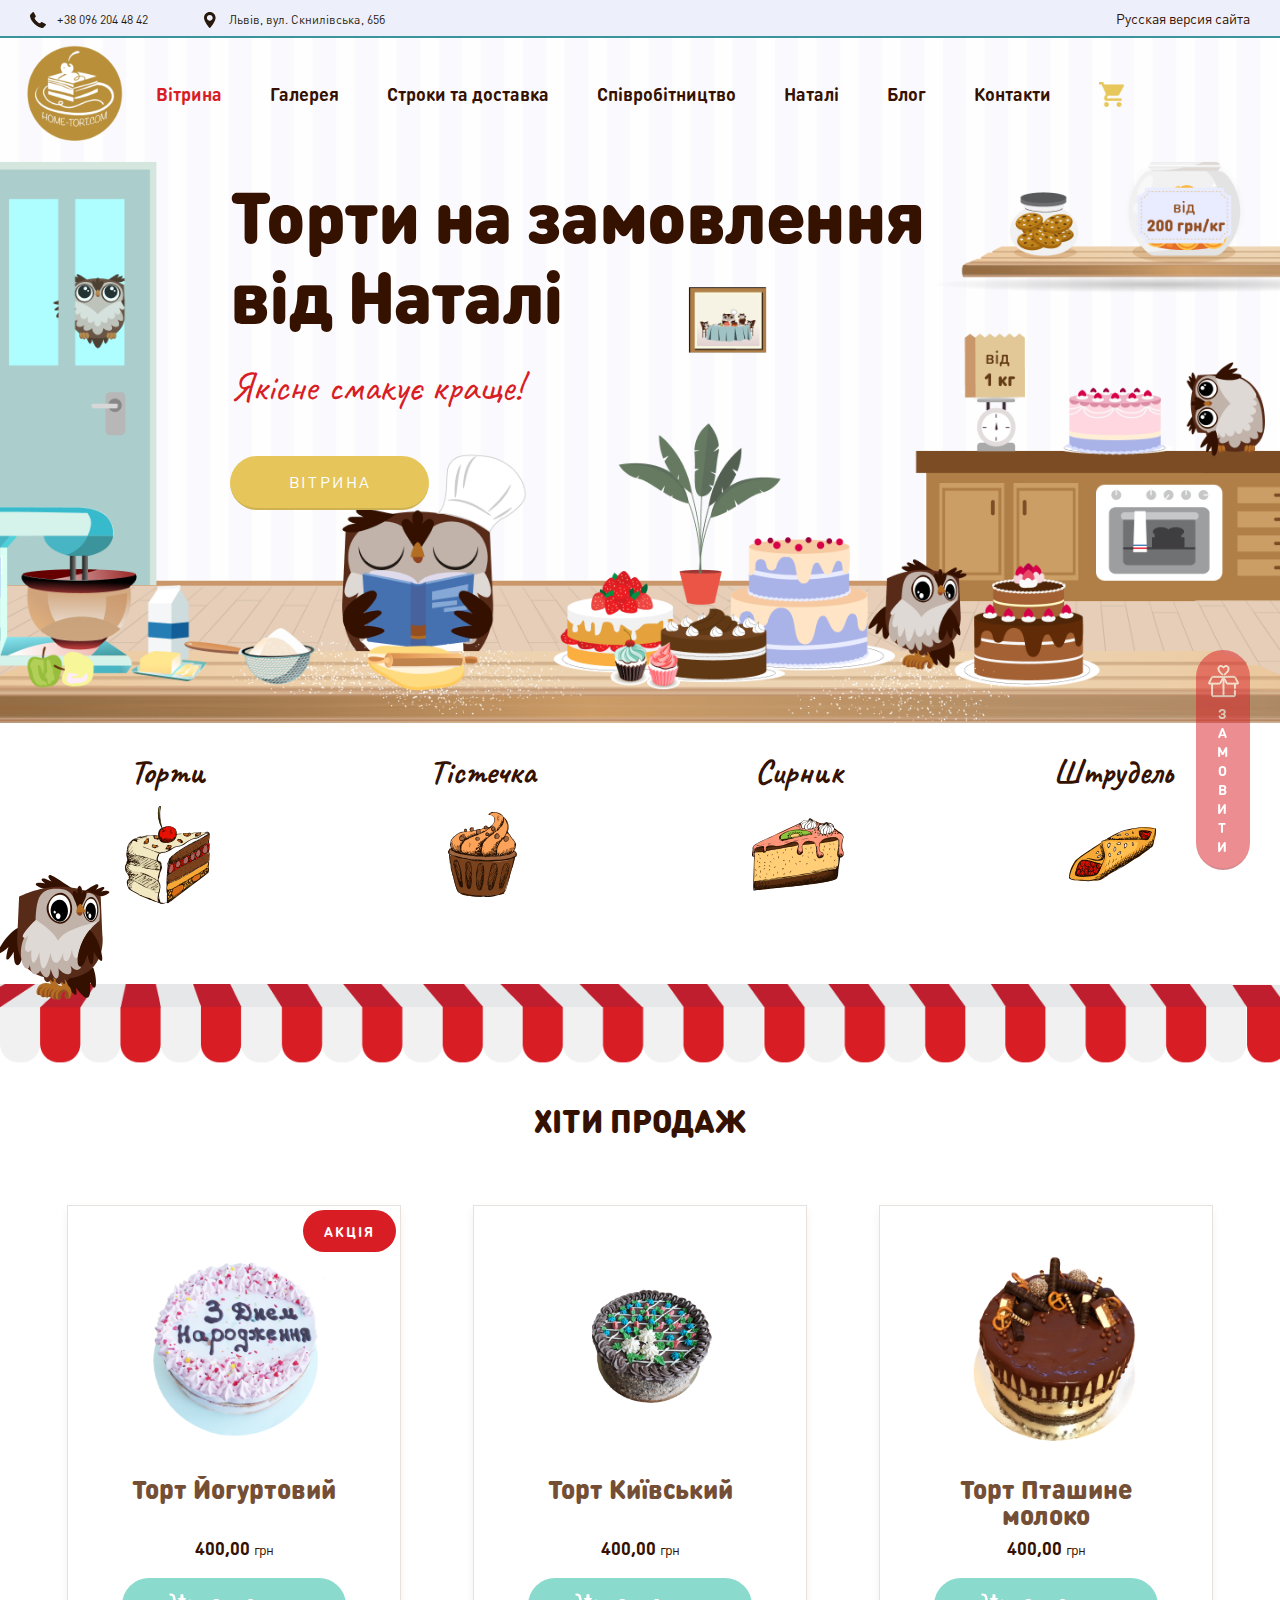
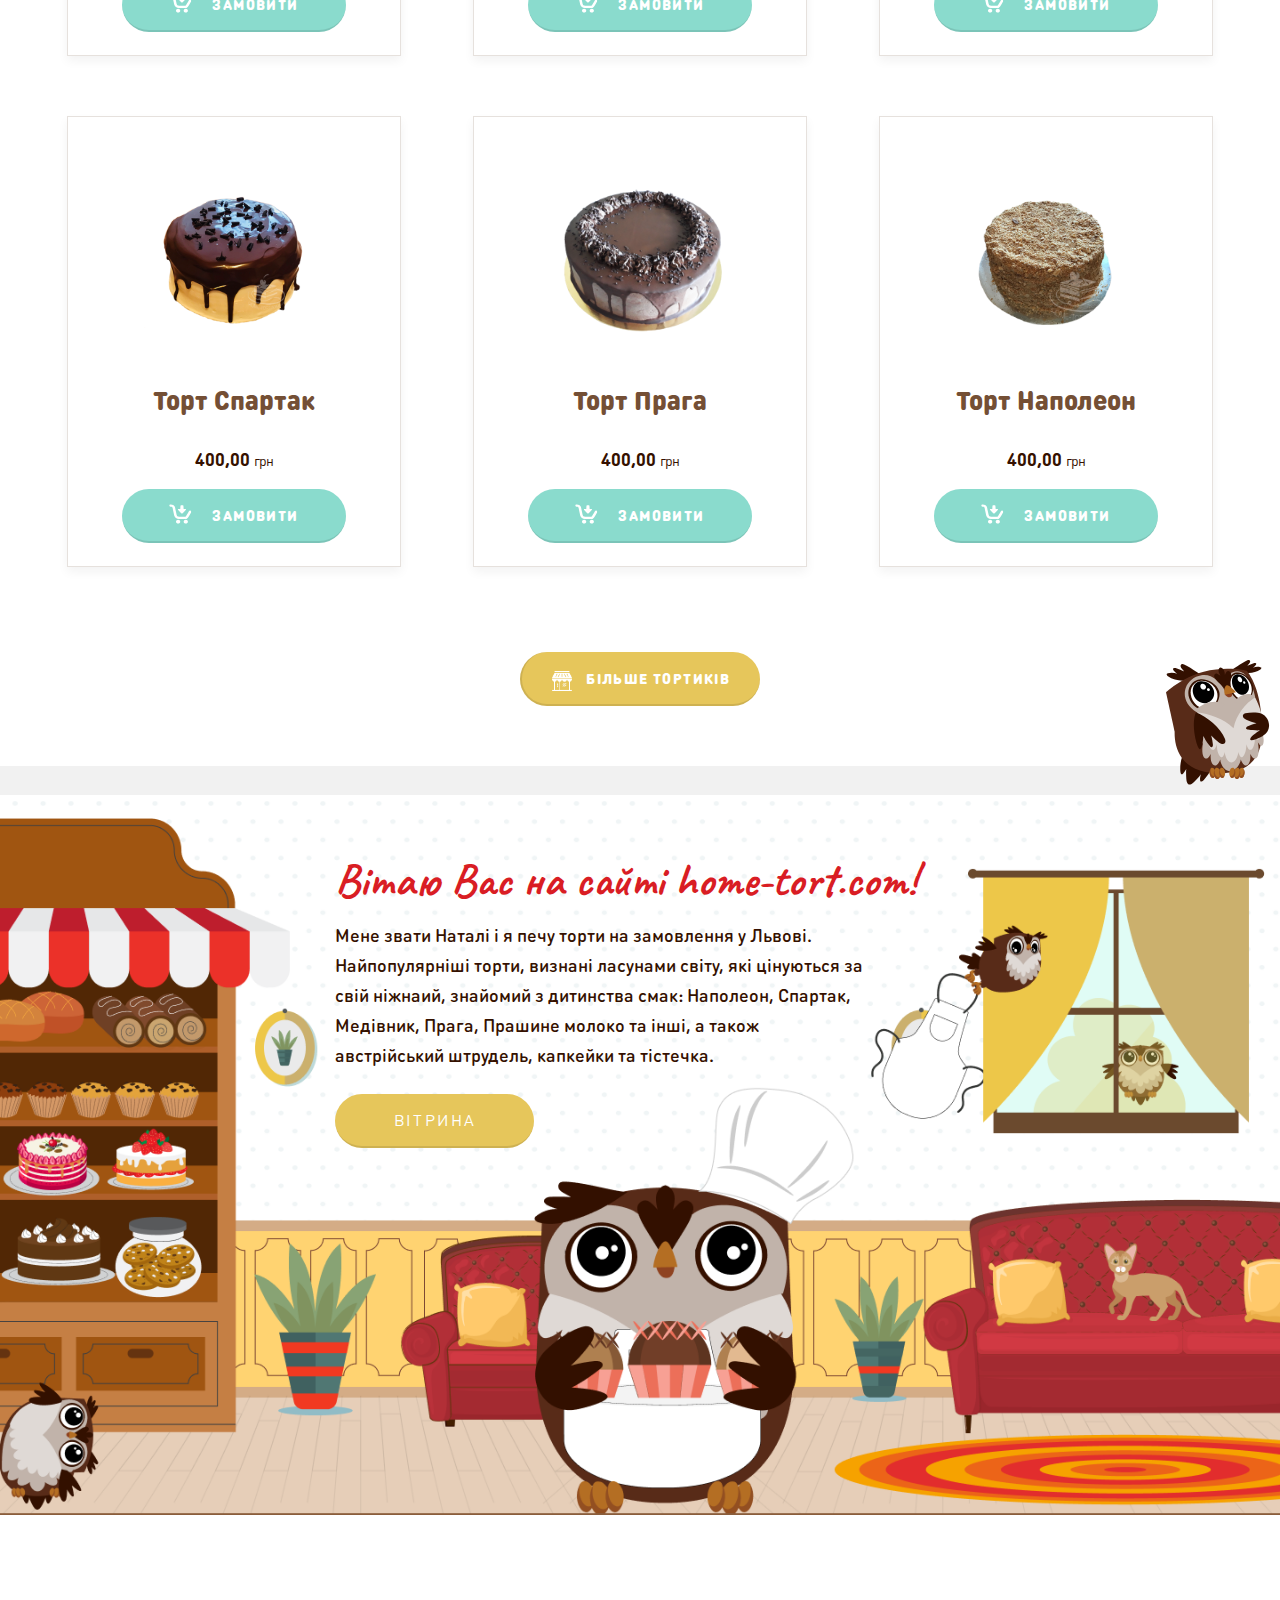
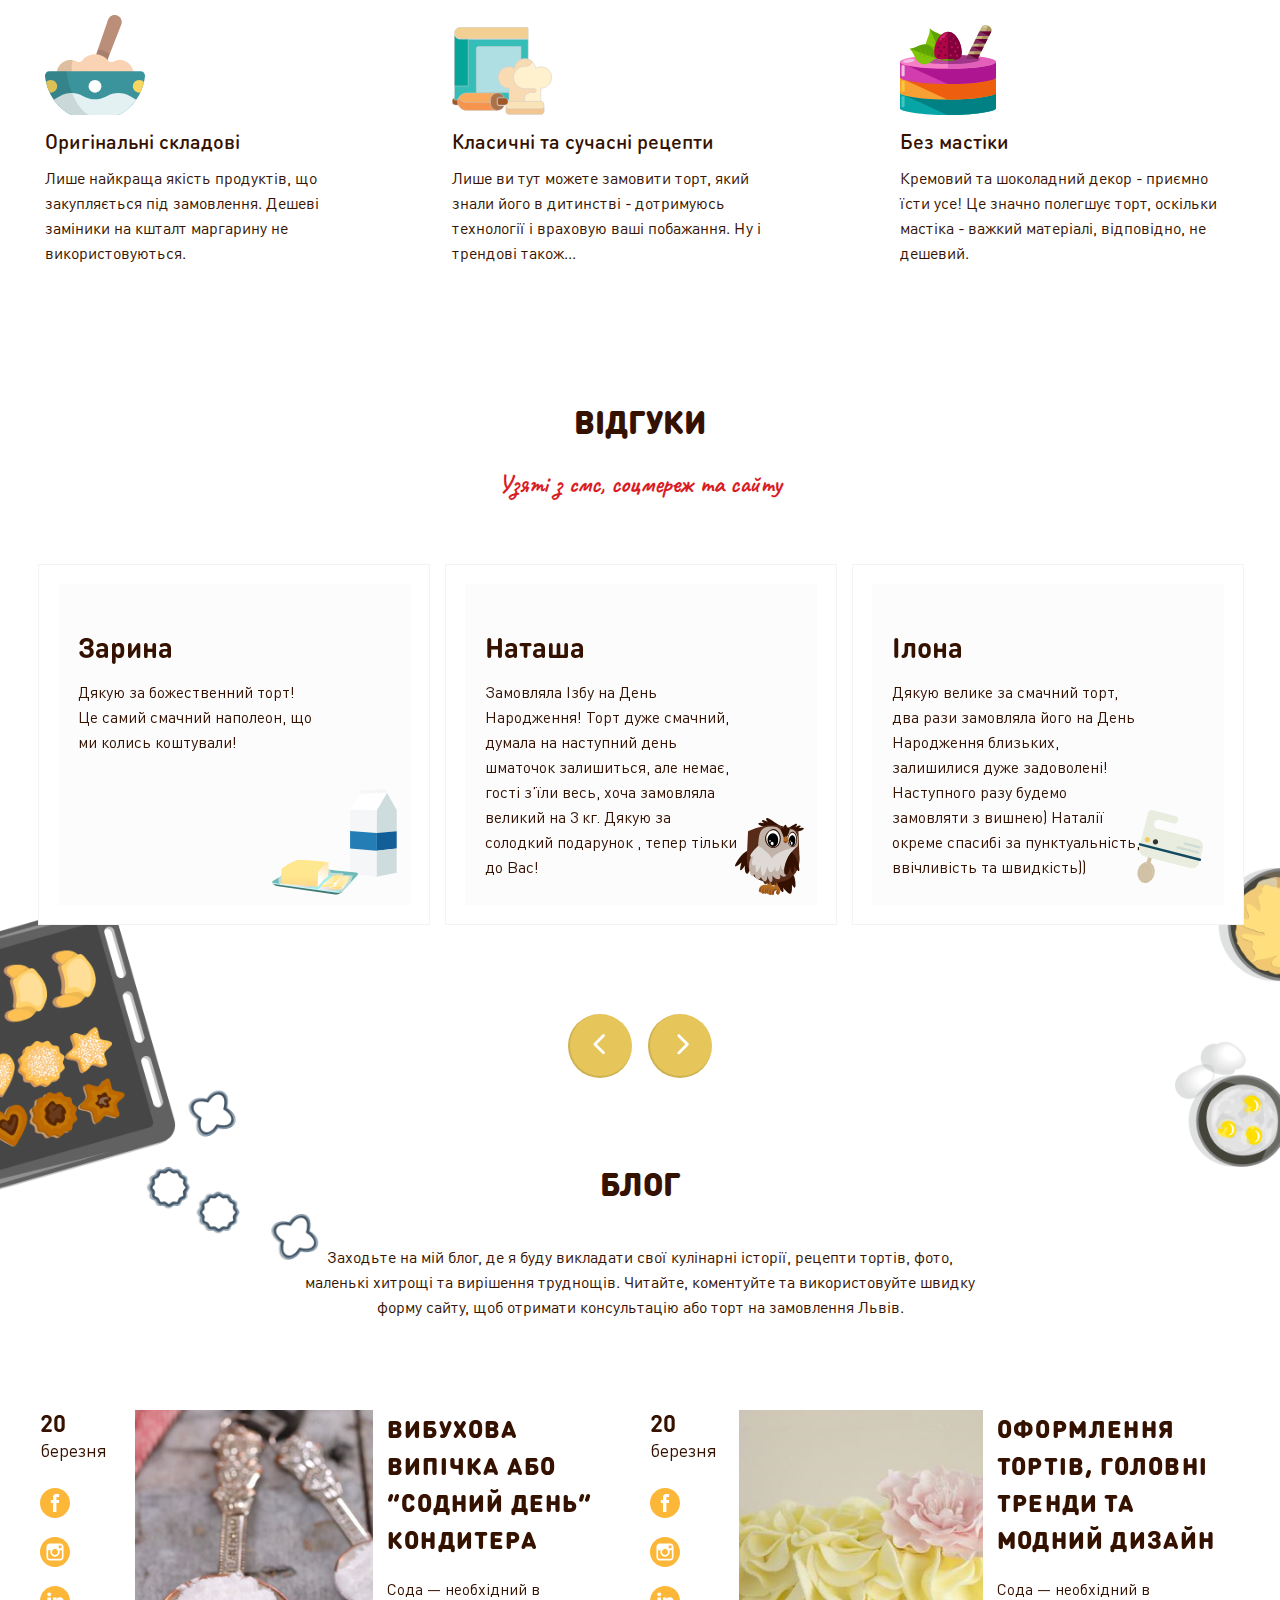
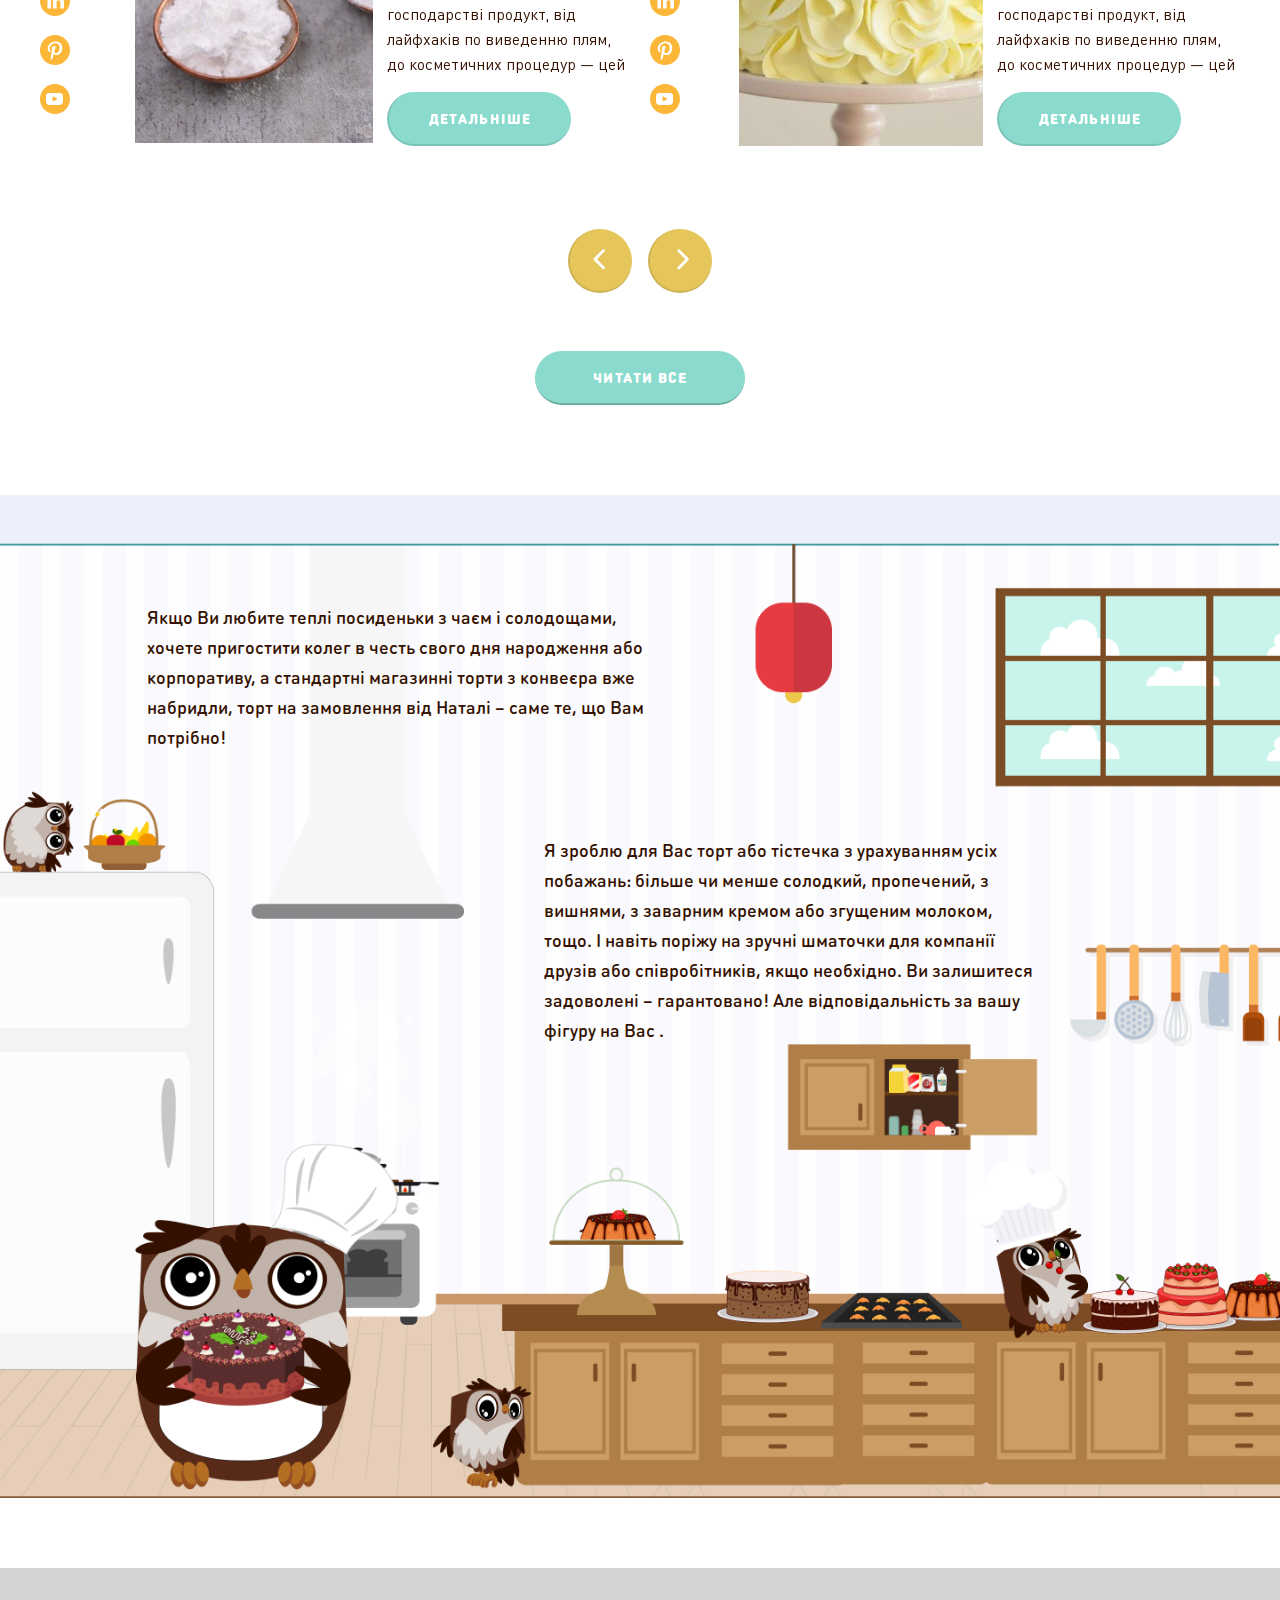
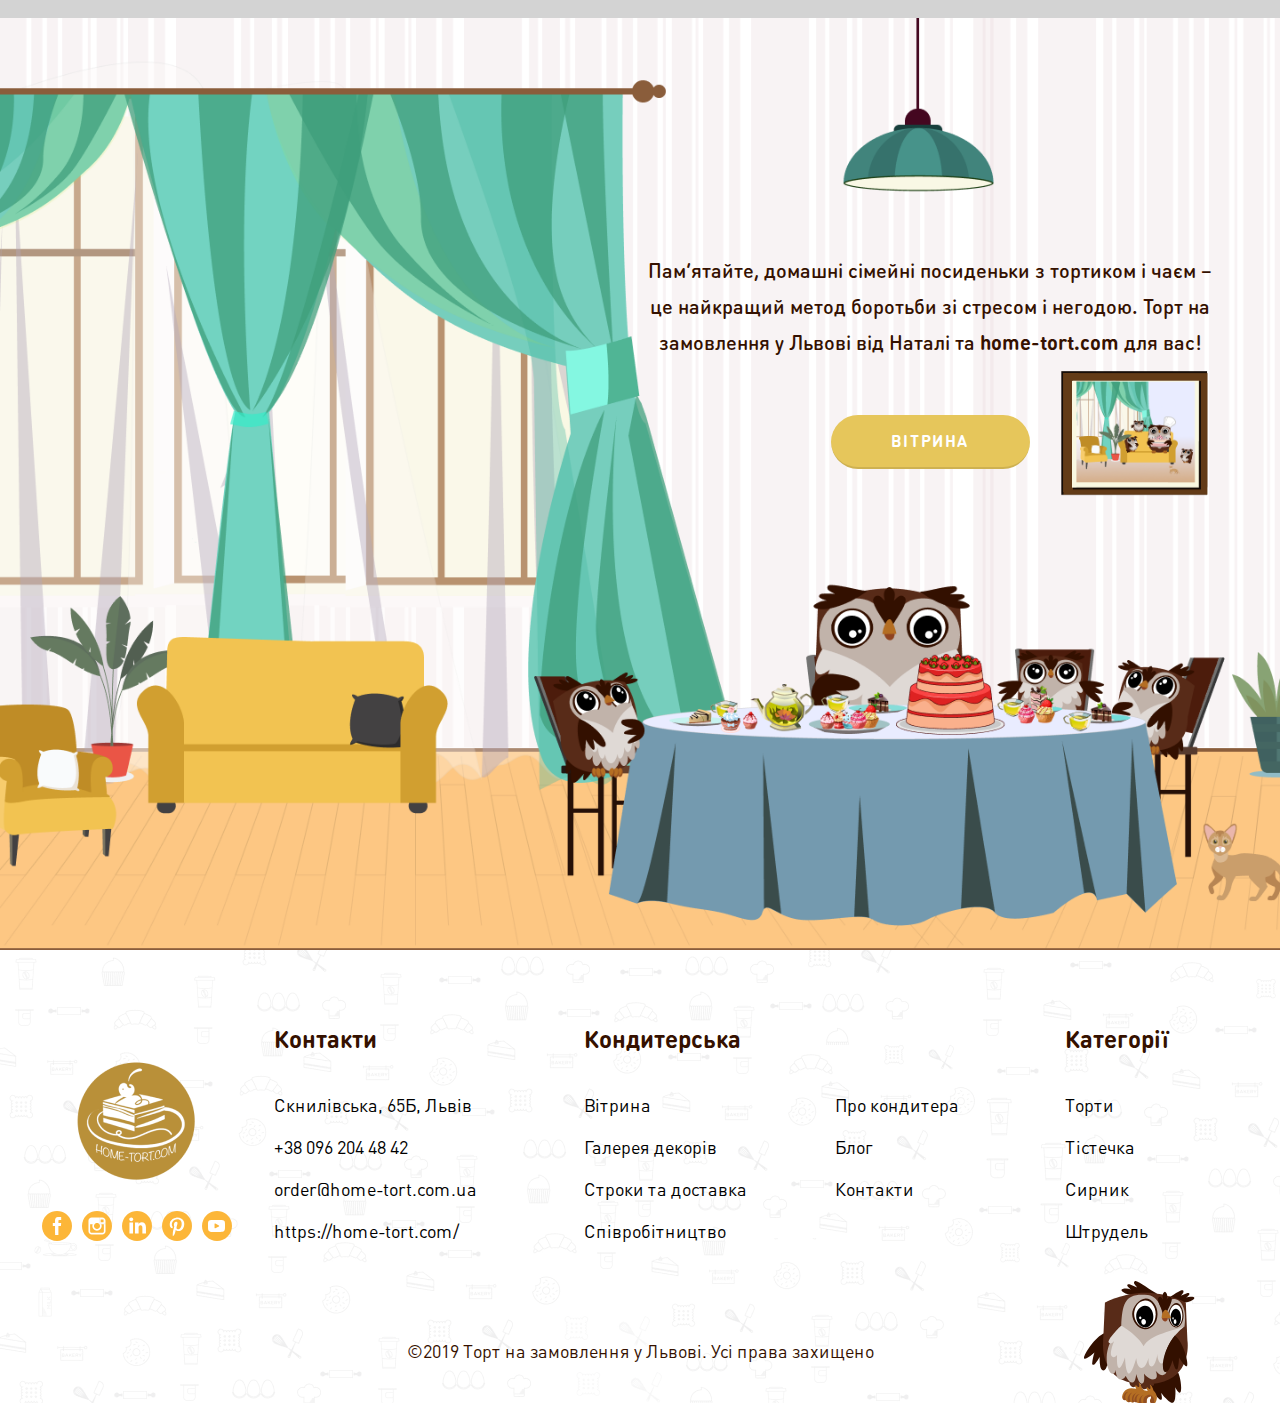
==== commit 9aec44d1: "update styles" ====
--- a/cakes/index.html
+++ b/cakes/index.html
@@ -34,7 +34,7 @@
             </div>
             <div class="header_secton">
                 <button class="hide-phone cake-menupic"><img src="images/menu-ic.png" alt="open menu"></button>
-                <button class="hide-phone cake-cartpic"><img src="images/shopping-cart.png" alt="cart menu"></button>
+                <a href="cart.html" class="hide-phone cake-cartpic"><img src="images/shopping-cart.png" alt="cart menu"></a>
                 <button class="hide-phone close-menupic"><img src="images/close-button-orange.png" alt="close menu"></button>
 
                 <img src="images/burger-icon.svg" alt="menu icon" class="phone-burger">
@@ -51,7 +51,7 @@
                             <li><a href="#">Наталі</a></li>
                             <li><a href="#">Блог</a></li>
                             <li><a href="#">Контакти</a></li>
-                            <li><a href="#" class="shopping-cart"><img src="images/shopping-cart.png"
+                            <li><a href="cart.html" class="shopping-cart"><img src="images/shopping-cart.png"
                                         alt="shopping cart"></a></li>
                         </ul>
 
--- a/cakes/css/common.css
+++ b/cakes/css/common.css
@@ -261,6 +261,7 @@
     z-index: 3;
     bottom: 30px;
     transform: translateX(670px);
+    opacity: .5;
 }
 
 .main-top-section .vertical-btn span {
@@ -400,7 +401,7 @@
 }
 
 .product-block .descr-block a,
-.product-block .descr-block > span {
+.product-block .descr-block>span {
     max-width: 224px;
     width: 100%;
     background: #8ADBCD;
@@ -435,7 +436,7 @@
 }
 
 .product-block .descr-block a img,
-.product-block .descr-block > span img {
+.product-block .descr-block>span img {
     margin-right: 20px;
     margin-top: -3px;
 }
@@ -1846,10 +1847,13 @@
     font-weight: 400;
     line-height: 0;
 }
-.product-block a:hover, .product-block a:focus {
+
+.product-block a:hover,
+.product-block a:focus {
     text-decoration: none;
 }
-.product-block a:hover .descr-block > span {
+
+.product-block a:hover .descr-block>span {
     background-color: #E6C65B;
 }
 
@@ -1866,6 +1870,7 @@
     -ms-transition: .3s;
     -o-transition: .3s;
 }
+
 .main-top-section .vertical-btn:hover {
     background-color: #8ADBCD;
 }
@@ -1874,49 +1879,54 @@
     cursor: pointer;
     background-color: #E6C65B;
 }
+
 .hits-section .show-moreprod:hover {
     text-decoration: none;
 }
+
 .hits-section .show-moreprod img {
     width: 20px;
 }
-#back-top{	
-	position:fixed;
-	bottom:30px;
-	left:30px;
-}
-
-#back-top a{
-	width:64px;
-	display:block;
-	text-align:center;
-	font:11px/100% Arial, Helvetica, sans-serif;
-	text-transform:uppercase;
-	text-decoration:none;
-	color:#bbb;
-	/* background color transition */
-	-webkit-transition:1s;
-	-moz-transition:1s;
-	transition:1s;
-}
-
-#back-top a:hover{color:#000;}
+
+#back-top {
+    position: fixed;
+    bottom: 30px;
+    left: 30px;
+}
+
+#back-top a {
+    width: 64px;
+    display: block;
+    text-align: center;
+    font: 11px/100% Arial, Helvetica, sans-serif;
+    text-transform: uppercase;
+    text-decoration: none;
+    color: #bbb;
+    /* background color transition */
+    -webkit-transition: 1s;
+    -moz-transition: 1s;
+    transition: 1s;
+}
+
+#back-top a:hover {
+    color: #000;
+}
 
 /* графическая стрелка ВВЕРХ */
-#back-top span{
-	width:44px;
-	height:44px;
-	display:block;
-	margin-bottom:7px;
-	background:url(../images/up-arrow.png) no-repeat center center;
-	/* rounded corners */
-	-webkit-border-radius:15px;
-	-moz-border-radius:15px;
-	border-radius:15px;
-	/* background color transition */
-	-webkit-transition:1s;
-	-moz-transition:1s;
-    transition:1s;
+#back-top span {
+    width: 44px;
+    height: 44px;
+    display: block;
+    margin-bottom: 7px;
+    background: url(../images/up-arrow.png) no-repeat center center;
+    /* rounded corners */
+    -webkit-border-radius: 15px;
+    -moz-border-radius: 15px;
+    border-radius: 15px;
+    /* background color transition */
+    -webkit-transition: 1s;
+    -moz-transition: 1s;
+    transition: 1s;
     background-size: 100% 100%;
 }
 
@@ -1941,18 +1951,21 @@
     right: 0;
     max-width: 1440px;
 }
+
 .sticky-header .header-logo img {
     width: 75px;
 }
+
 .sticky-header .header-logo,
-.sticky-header nav
-{
+.sticky-header nav {
     display: none;
 }
+
 .sticky-header.open-sthead .header-logo,
 .sticky-header.open-sthead nav {
     display: block;
 }
+
 .sticky-header.open-sthead {
     box-shadow: 0 0 6px #e3e3e3;
     background-color: #fff;
@@ -1960,12 +1973,14 @@
     padding: 25px 0;
     left: 0;
 }
+
 .cake-menupic {
     display: none;
     border: none;
     outline: none;
     background-color: transparent;
 }
+
 .cake-menupic img {
     width: 40px;
 }
@@ -1986,6 +2001,7 @@
 .close-menupic {
     display: none;
 }
+
 .sticky-header.open-sthead .close-menupic {
     display: inline-block;
     position: absolute;
@@ -1997,6 +2013,7 @@
     padding: 0;
     cursor: pointer;
 }
+
 .sticky-header.open-sthead .close-menupic img {
     width: 25px;
 }
@@ -2022,6 +2039,229 @@
 .header_secton.sticky-header.open-sthead .cake-cartpic {
     display: none;
 }
+
+/* cart */
+.cart-section {
+    padding-top: 180px;
+}
+
+main {
+    min-height: 500px;
+}
+
+#back-top,
+#back-top span {
+    margin-bottom: 0;
+}
+
+.cart-col {
+    padding: 0 15px;
+}
+
+.cart-col.cart-product {
+    -ms-flex: 0 0 40%;
+    flex: 0 0 40%;
+    max-width: 40%;
+}
+
+.cart-col.cart-vaga {
+    -ms-flex: 0 0 15%;
+    flex: 0 0 15%;
+    max-width: 15%;
+}
+
+.cart-col.cart-price {
+    -ms-flex: 0 0 15%;
+    flex: 0 0 15%;
+    max-width: 15%;
+}
+
+.cart-col.cart-kst {
+    -ms-flex: 0 0 15%;
+    flex: 0 0 15%;
+    max-width: 15%;
+}
+
+.cart-col.cart-pricefull {
+    -ms-flex: 0 0 15%;
+    flex: 0 0 15%;
+    max-width: 15%;
+}
+
+.cart-head {
+    border: 1px solid rgba(0,0,0,.1);
+    background-color: #f8f8f8;
+    padding: 7px 10px;
+}
+
+.cart-head p {
+    margin: 0;
+    text-align: center;
+    font-weight: bold;
+}
+
+.cart-section h2 {
+    margin-bottom: 30px;
+}
+
+.cart-body {
+    background-color: #fff;
+    border: 1px solid rgba(0,0,0,.1);
+    padding: 0 10px;
+}
+
+.cart-body .cart-vaga p,
+.cart-body .cart-price p,
+.cart-body .cart-kst div,
+.cart-body .cart-pricefull p {
+    height: 100%;
+    justify-content: center;
+    align-items: center;
+    display: flex;
+}
+
+.cart-body .cart-product {
+    padding: 10px 15px;
+    display: flex;
+}
+
+.cart-body p {
+    margin: 0;
+}
+
+.cart-product > div {
+    display: inline-flex;
+    align-items: center;
+}
+
+.cartprod-pic img {
+    width: 100px;
+}
+
+.remove-cartprod img {
+    width: 16px;
+    cursor: pointer;
+}
+
+.cart-product .remove-cartprod {
+    width: 20%;
+    justify-content: center;
+}
+
+.cart-product .cartprod-pic {
+    width: 40%;
+    justify-content: center;
+}
+
+.cart-product .cartprod-pic  img {
+    width: 100%;
+    max-width: 120px;
+}
+
+.cart-product .vart-prodname {
+    width: 40%;
+    padding-left: 15px;
+}
+
+.cart-productline {
+    border-bottom: 1px solid rgba(0,0,0,.1);
+}
+
+.cart-kst input {
+    width: 64px;
+    text-align: center;
+    border-radius: 5px;
+    -webkit-border-radius: 5px;
+    -moz-border-radius: 5px;
+    -ms-border-radius: 5px;
+    -o-border-radius: 5px;
+    border: 1px solid #f1f1f1;
+    background-color: #fff;
+    outline: none;
+    height: 40px;
+}
+
+.cart-body .cart-productline:last-child {
+    border-bottom: none;
+}
+
+.cart-footer {
+    border: 1px solid rgba(0,0,0,.1);
+    background-color: #f8f8f8;
+    padding: 7px 10px;
+}
+
+.cart-footer p {
+    margin: 0;
+}
+
+.cart-footer .cart-footall {
+    -ms-flex: 0 0 55%;
+    flex: 0 0 55%;
+    max-width: 55%;
+}
+
+.cart-footer .cart-footprice {
+    -ms-flex: 0 0 15%;
+    flex: 0 0 15%;
+    max-width: 15%;
+    justify-content: center;
+    display: flex;
+}
+
+.cart-footer .cart-footbtns {
+    -ms-flex: 0 0 30%;
+    flex: 0 0 30%;
+    max-width: 30%;
+}
+
+.cart-col.cart-footall p {
+    padding-left: 46%;
+    font-weight: bold;
+    font-size: 22px;
+}
+
+.cart-footer p {
+    font-weight: bold;
+    font-size: 22px;
+}
+
+.cart-footbtns a {
+    color: #fff;
+    border-radius: 5px;
+    -webkit-border-radius: 5px;
+    -moz-border-radius: 5px;
+    -ms-border-radius: 5px;
+    -o-border-radius: 5px;
+    height: 40px;
+    display: inline-flex;
+    padding: 0 5px;
+    align-items: center;
+    text-decoration: none;
+}
+
+.cart-footbtns a:first-child {
+    background-color: #8ADBCD;
+}
+
+.cart-footbtns a:nth-child(2) {
+    background-color: #E6C65B;
+}
+.cartbott-pic {
+    padding-top: 50px;
+}
+.cartbott-pic img {
+    position: relative;
+}
+
+
+
+
+
+
+
+
+
 
 
 
--- a/cakes/css/media.css
+++ b/cakes/css/media.css
@@ -9,9 +9,13 @@
 }
 
 @media(max-width:1370.8px) {
+    .cart-section {
+        padding-top: 150px;
+    }
     .sticky-header.open-sthead .header-logo {
         top: 0;
     }
+
     .main-sect4 .text-block {
         width: 580px;
         right: 60px;
@@ -38,41 +42,53 @@
         line-height: 30px;
         max-width: 500px;
     }
+
     .header-logo img {
         width: 130px;
     }
+
     .header_secton {
         padding: 44px 0 44px 0;
     }
+
     .show-case-section h2 {
         margin-bottom: 30px;
     }
+
     .hits-section {
         padding-top: 30px;
     }
+
     h2 {
         font-size: 32px;
     }
+
     .filter {
         top: 33px;
     }
+
     .product-block {
         padding: 30px 35px 23px 35px;
     }
+
     .product-block .pic-block {
         width: 180px;
     }
+
     .product-block .descr-block .title {
         font-size: 26px;
         line-height: 26px;
         height: 53px;
     }
+
     .header-logo {
         top: -10px;
     }
+
     .showcase-topblock {
         padding-top: 149px;
     }
+
     .showcase-topblock .st-owl {
         top: 68px;
     }
@@ -342,15 +358,29 @@
     .abs-pic4 {
         top: -40px;
     }
+
     .header-logo img {
         width: 120px;
     }
+
     .header_secton {
         padding: 40px 0 44px 0;
     }
 }
 
 @media(max-width:1200.8px) {
+    .cart-table {
+        padding: 0 20px;
+    }
+
+    .cart-footbtns a {
+        width: 190px;
+        justify-content: center;
+    }
+    
+    .cart-footbtns a:first-child {
+        margin-bottom: 10px;
+    }
 
     .main-sect3 .text-block p:first-child,
     .main-sect3 .text-block p:nth-child(2) {
@@ -514,6 +544,9 @@
 }
 
 @media(max-width:1100.8px) {
+    .cart-section {
+        padding-top: 130px;
+    }
     h1 {
         font-size: 52px;
         line-height: 64px;
@@ -601,18 +634,23 @@
     .similar-slider .product-block {
         width: 100%;
     }
+
     .main-top-section .mts-texts {
         top: 155px;
     }
+
     .showcase-topblock {
         padding-top: 140px;
     }
+
     .showcase-topblock .st-owl {
         top: 54px;
     }
+
     .breadcrumbs {
         padding-top: 130px;
     }
+
     .header_secton nav ul li {
         margin: 0 10px;
     }
@@ -620,12 +658,15 @@
 
 @media(max-width:1024px) {
     .main-top-section .vertical-btn {
-        bottom: initial;
-        top: 420px;
+        top: initial;
+        bottom: 30px;
     }
 }
 
 @media(max-width:991.8px) {
+    .cart-section h2 {
+        margin-bottom: 10px;
+    }
     h1 {
         font-size: 42px;
         line-height: 52px;
@@ -887,20 +928,25 @@
     .product-block .descr-block>span {
         height: 42px;
     }
+
     .header-logo img {
         width: 87px;
     }
+
     .showcase-topblock {
         padding-top: 128px;
     }
+
     .showcase-topblock .st-owl {
         top: 63px;
         width: 60px;
     }
+
     .product-block .pic-block {
         max-width: 160px;
         max-height: 160px;
     }
+
     .showcase-topblock img {
         height: auto;
     }
@@ -910,6 +956,7 @@
     .sticky-header.open-sthead .close-menupic {
         right: 10px;
     }
+
     .main-sect4 .text-block {
         top: 190px;
     }
@@ -922,6 +969,7 @@
     .bottom-btns button {
         margin-bottom: 10px;
     }
+
     .showcase-topblock .st-owl {
         top: 85px;
         width: 40px;
@@ -947,16 +995,20 @@
     footer ul li a {
         font-size: 14px;
     }
+
     .main-top-section .mts-texts {
         top: 120px;
     }
+
     .showcase-topblock .st-owl {
         top: 89px;
         width: 35px;
     }
+
     .header_secton nav ul li {
         margin: 0 5px;
     }
+
     .header_secton nav ul li a {
         font-size: 15px;
     }
@@ -970,10 +1022,15 @@
 }
 
 @media(max-width:767.8px) {
-    
+    .phone-burger.fix-burger {
+        position: fixed;
+        top: 15px;
+    }
+
     footer>img {
         right: 55px;
     }
+
     .info-section {
         padding: 30px 0;
     }
@@ -1112,7 +1169,7 @@
         right: 0;
         left: 0;
         transform: translateX(175px);
-        bottom: 175px;
+        /* bottom: 175px; */
     }
 
     body {
@@ -2042,7 +2099,7 @@
 
 @media(max-width:575.8px) {
     .main-top-section .vertical-btn {
-        bottom: 60px;
+        bottom: 30px;
         top: initial;
     }
 
@@ -2062,6 +2119,7 @@
         left: initial;
         right: 15px;
     }
+
     footer>img {
         width: 60px;
     }
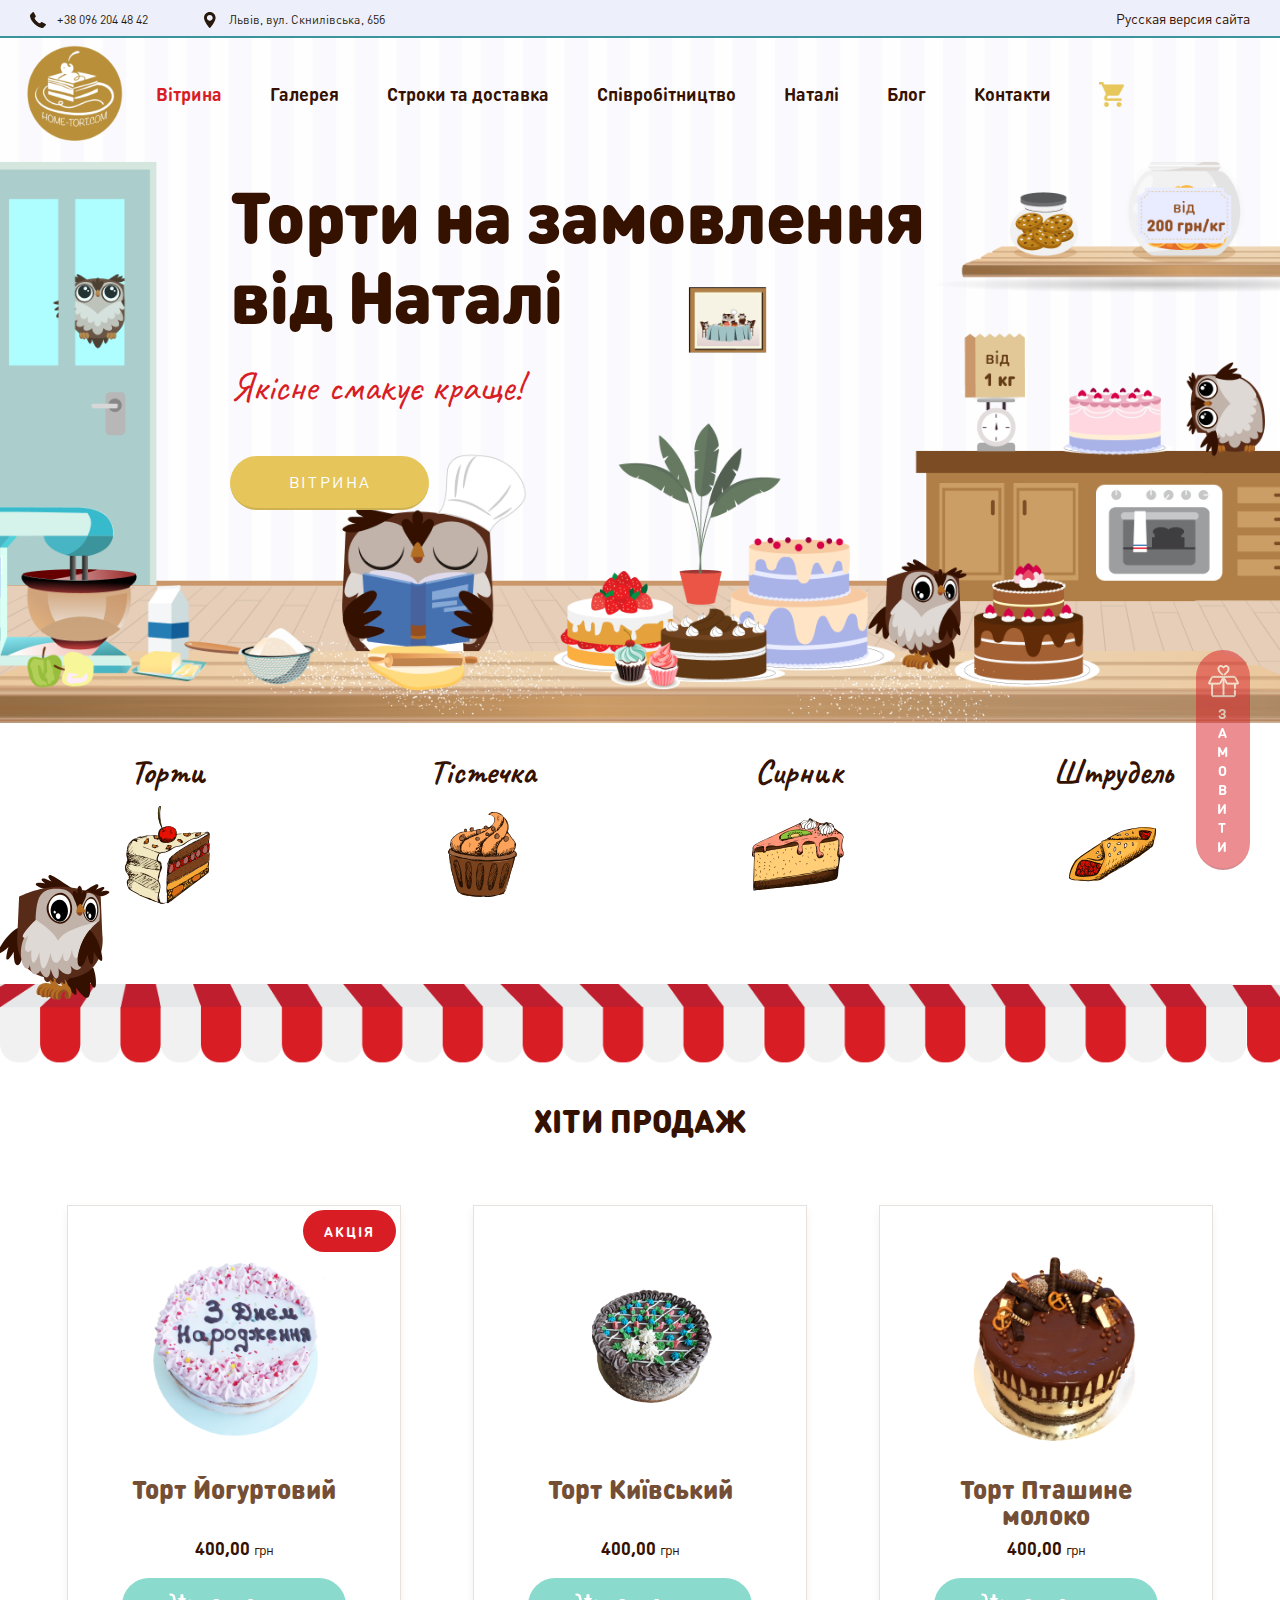
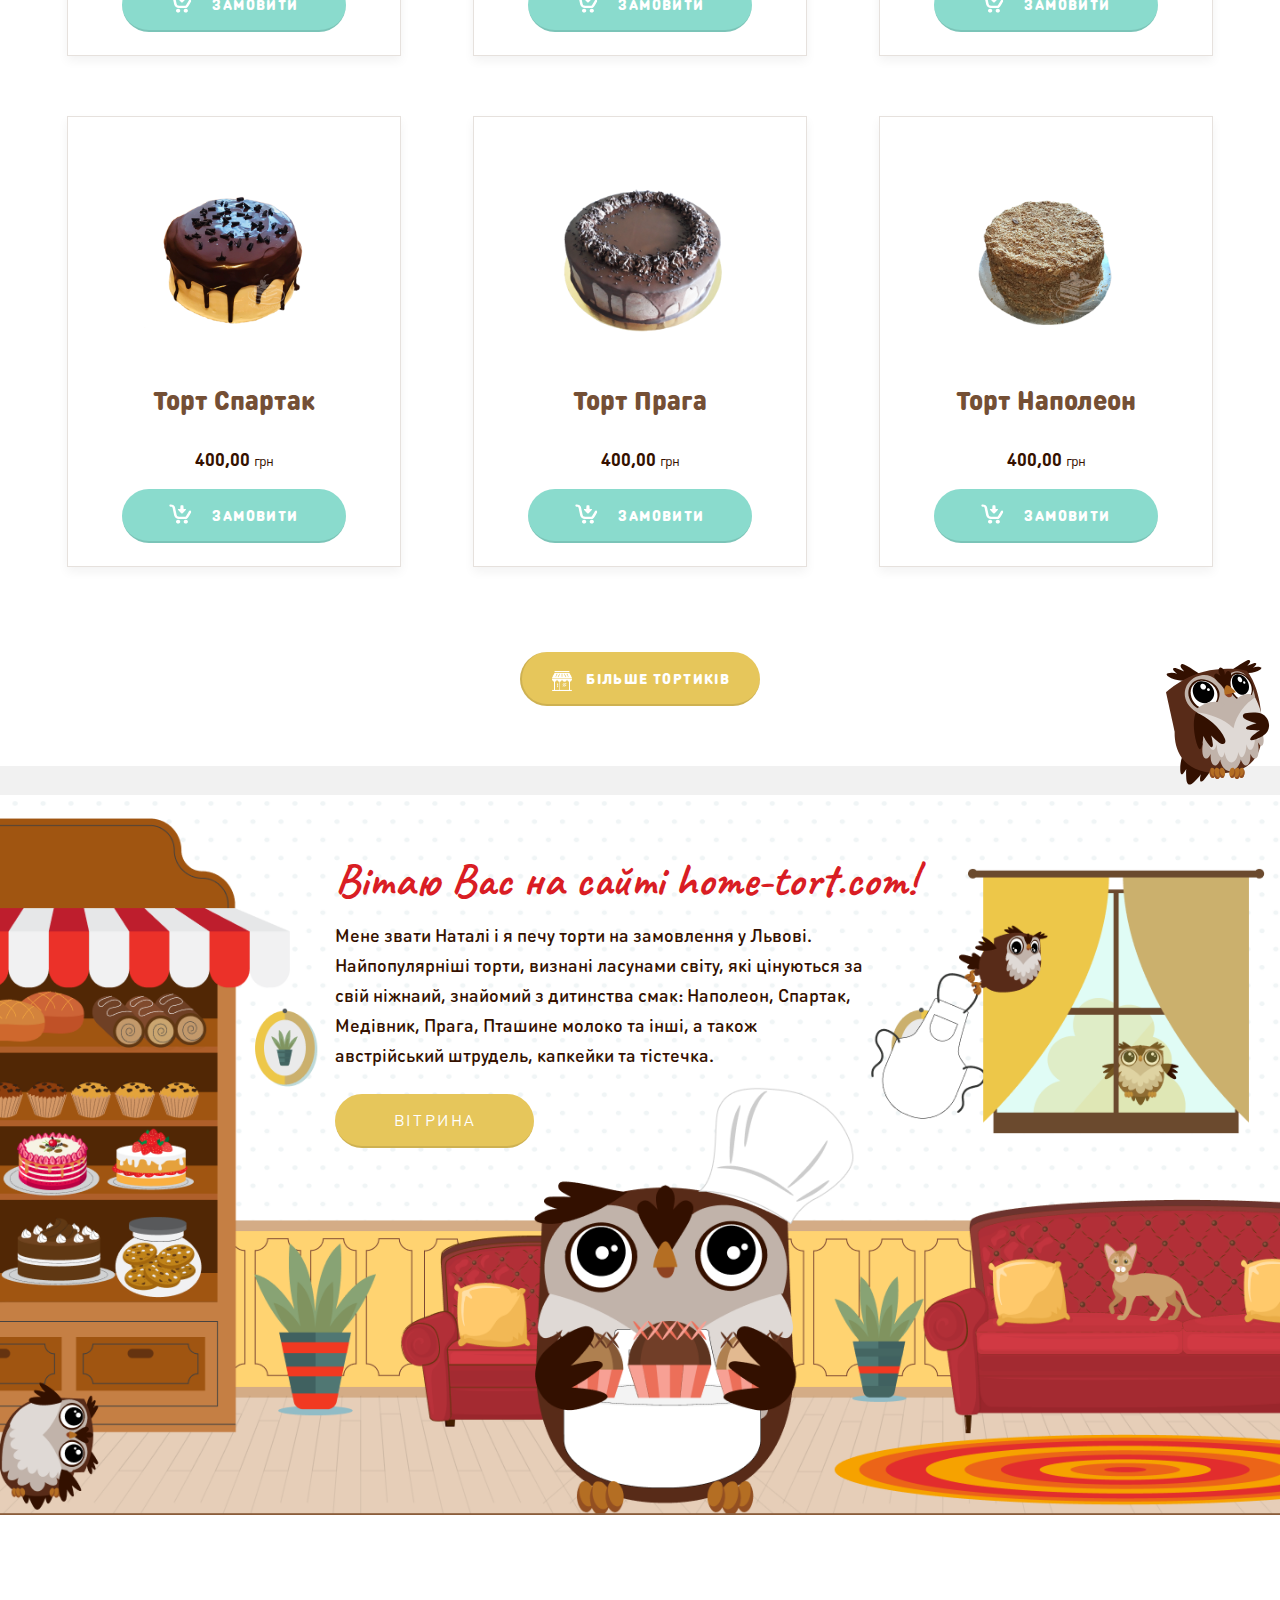
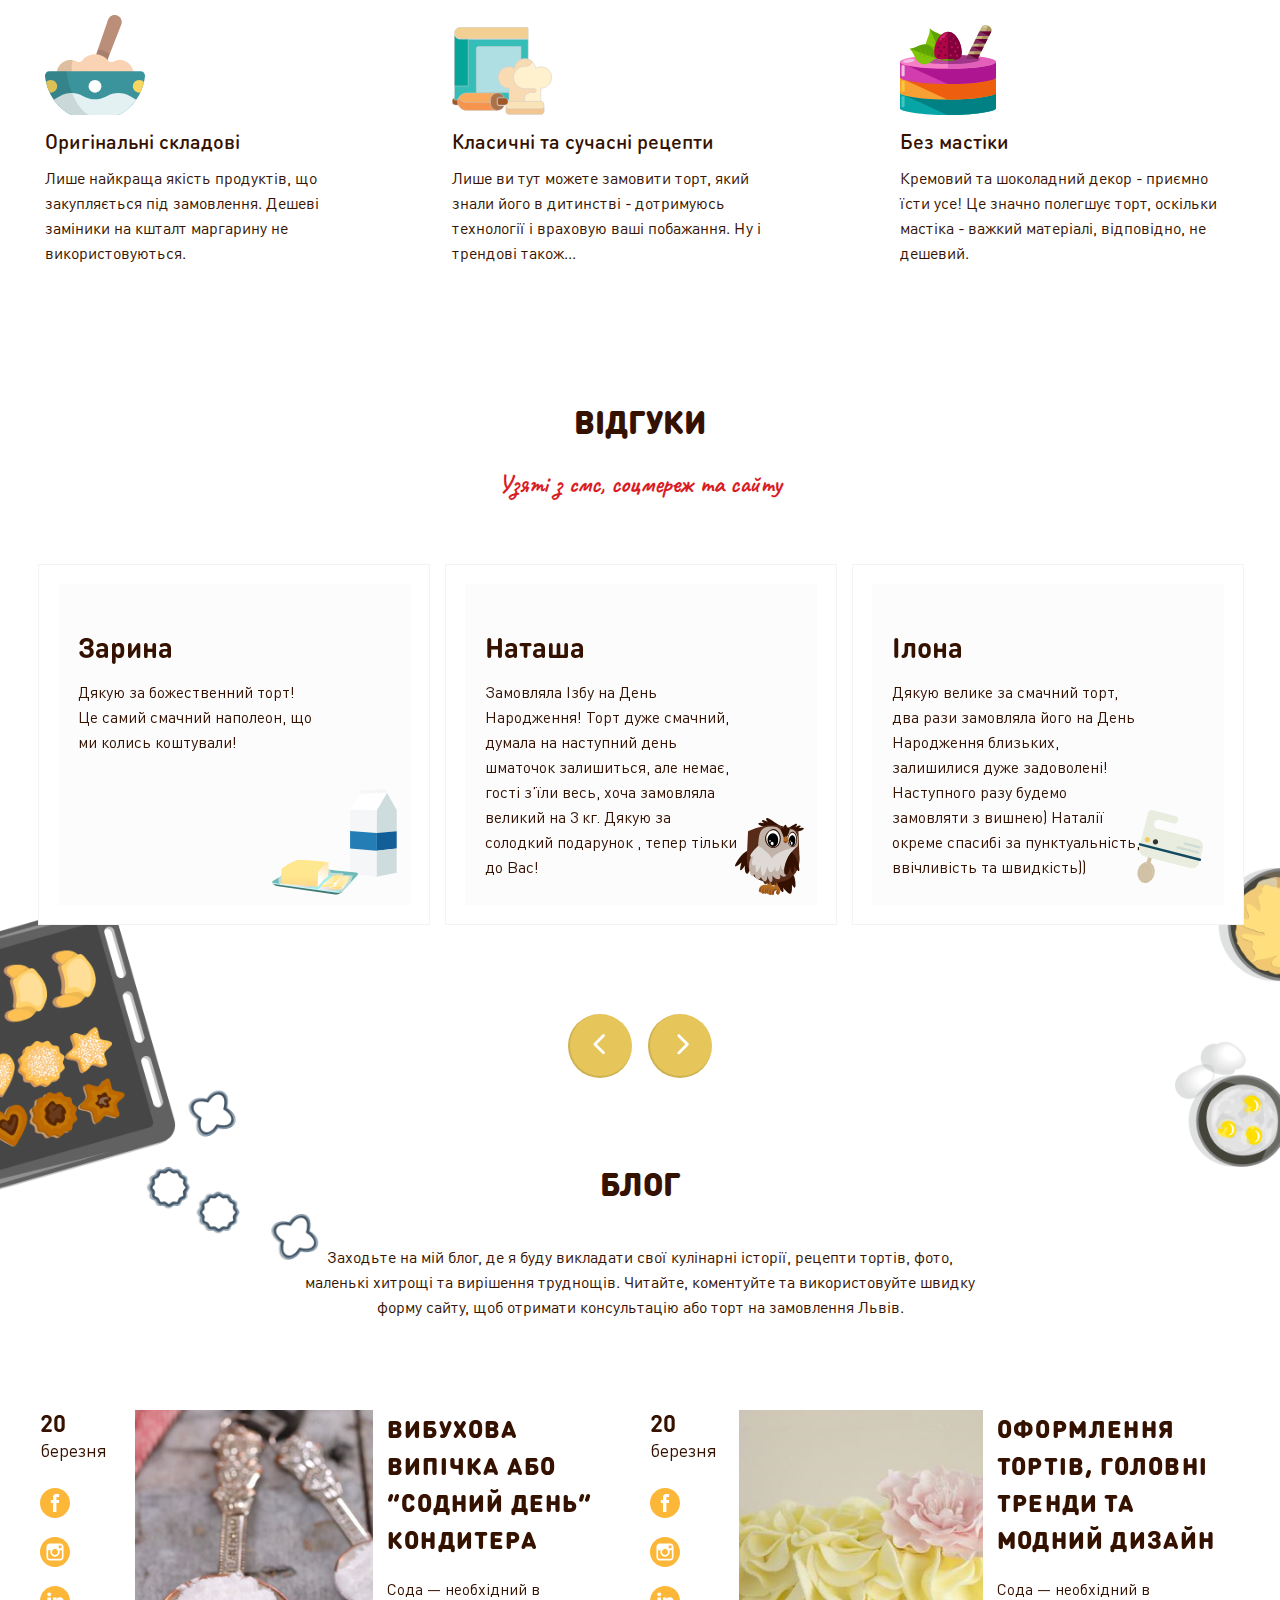
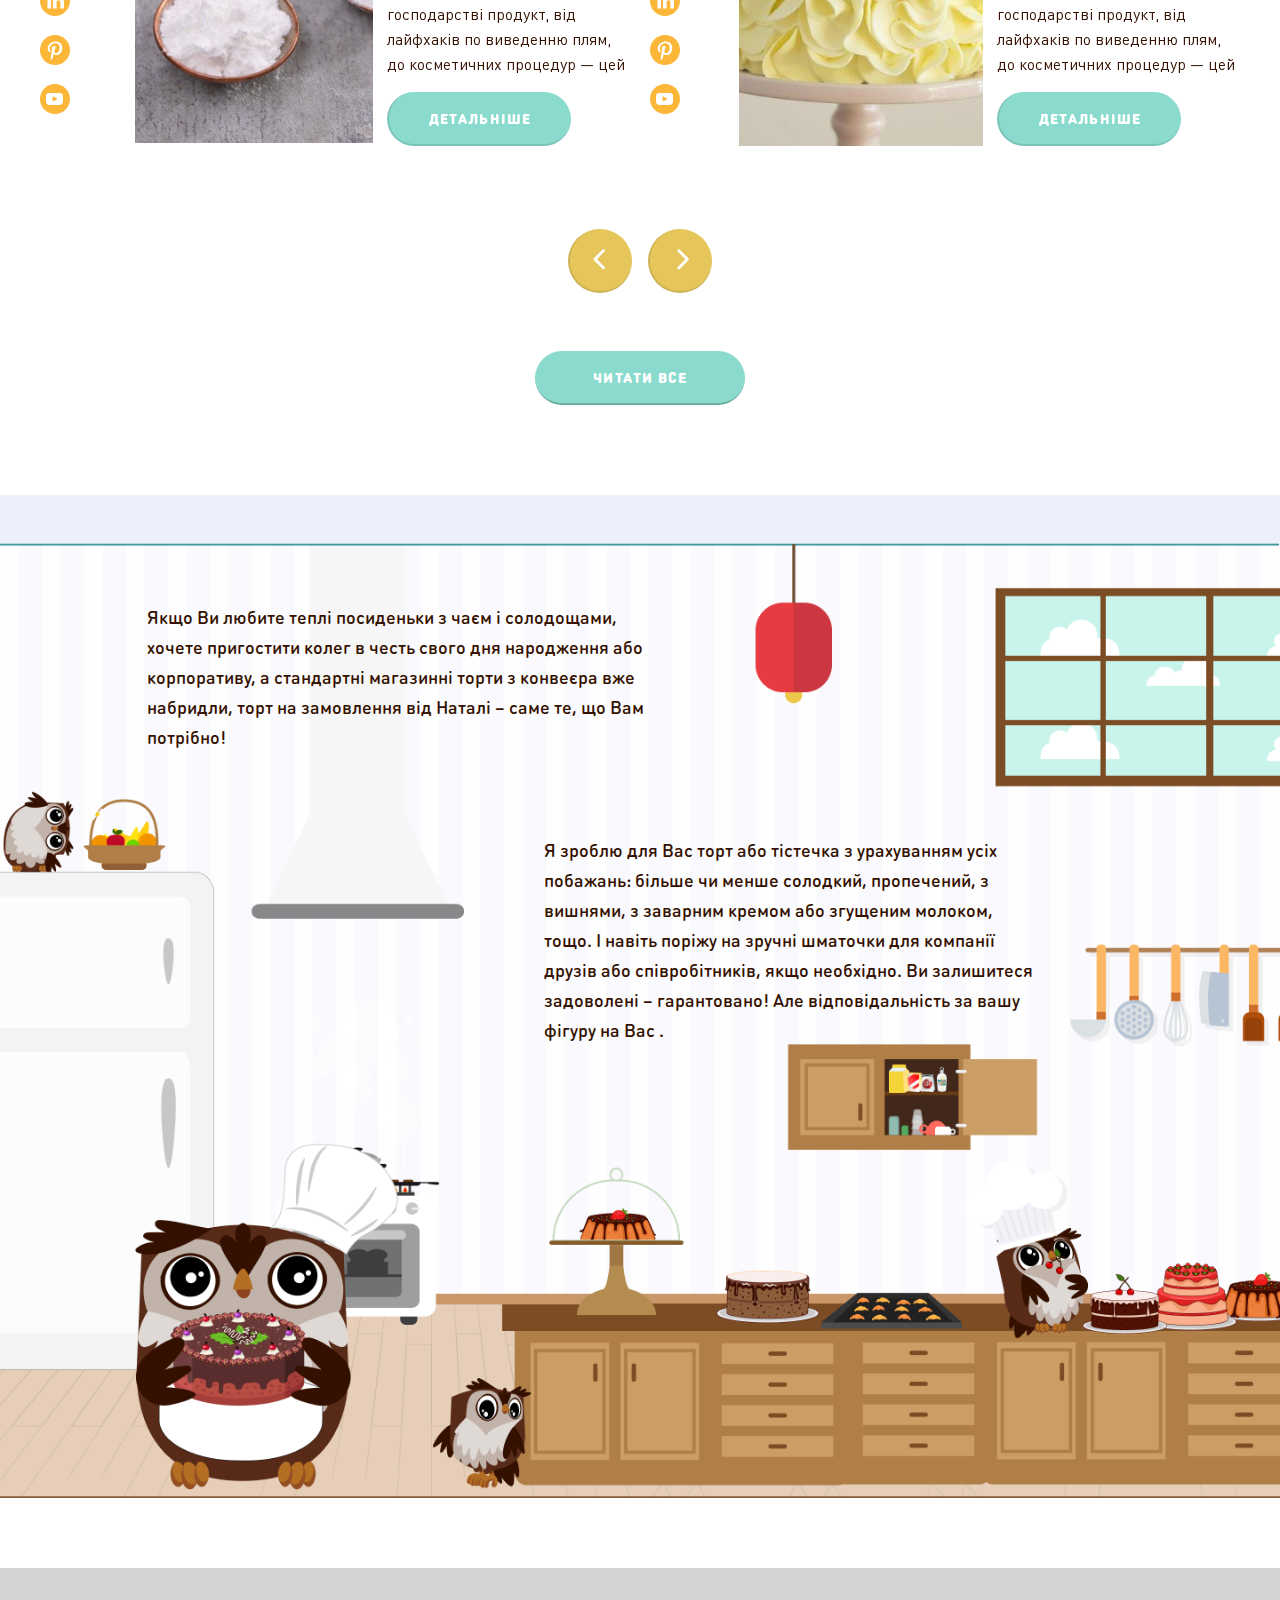
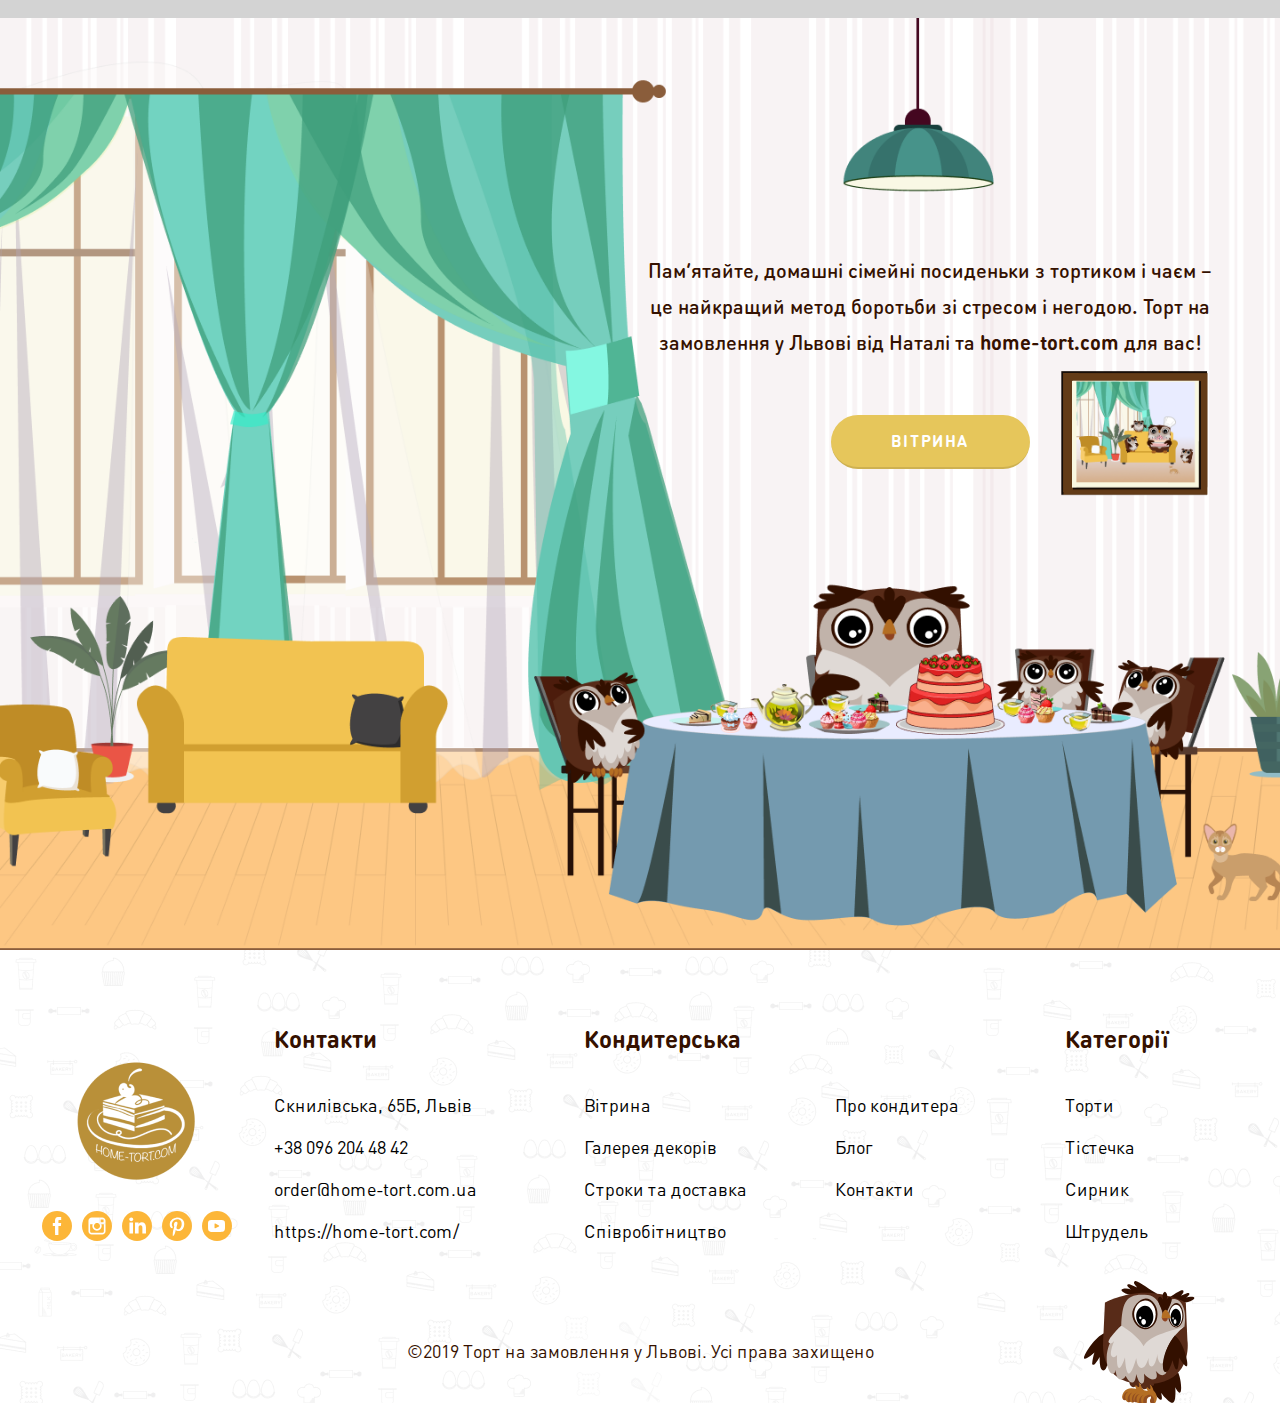
==== commit 25b665ef: "update styles" ====
--- a/cakes/index.html
+++ b/cakes/index.html
@@ -305,7 +305,7 @@
                     <p class="descr">
                         Мене звати Наталі і я печу торти на замовлення у Львові. Найпопулярніші торти, визнані ласунами
                         світу, які цінуються за свій ніжнаий, знайомий з дитинства смак: Наполеон, Спартак, Медівник,
-                        Прага, Прашине молоко та інші, а також австрійський штрудель, капкейки та тістечка.
+                        Прага, Пташине молоко та інші, а також австрійський штрудель, капкейки та тістечка.
                     </p>
                     <a href="#" class="yellow-link">вітрина</a>
                 </div>
--- a/cakes/css/common.css
+++ b/cakes/css/common.css
@@ -2089,7 +2089,7 @@
 }
 
 .cart-head {
-    border: 1px solid rgba(0,0,0,.1);
+    border: 1px solid rgba(0, 0, 0, .1);
     background-color: #f8f8f8;
     padding: 7px 10px;
 }
@@ -2106,7 +2106,7 @@
 
 .cart-body {
     background-color: #fff;
-    border: 1px solid rgba(0,0,0,.1);
+    border: 1px solid rgba(0, 0, 0, .1);
     padding: 0 10px;
 }
 
@@ -2129,7 +2129,7 @@
     margin: 0;
 }
 
-.cart-product > div {
+.cart-product>div {
     display: inline-flex;
     align-items: center;
 }
@@ -2153,7 +2153,7 @@
     justify-content: center;
 }
 
-.cart-product .cartprod-pic  img {
+.cart-product .cartprod-pic img {
     width: 100%;
     max-width: 120px;
 }
@@ -2164,7 +2164,7 @@
 }
 
 .cart-productline {
-    border-bottom: 1px solid rgba(0,0,0,.1);
+    border-bottom: 1px solid rgba(0, 0, 0, .1);
 }
 
 .cart-kst input {
@@ -2186,7 +2186,7 @@
 }
 
 .cart-footer {
-    border: 1px solid rgba(0,0,0,.1);
+    border: 1px solid rgba(0, 0, 0, .1);
     background-color: #f8f8f8;
     padding: 7px 10px;
 }
@@ -2247,17 +2247,196 @@
 .cart-footbtns a:nth-child(2) {
     background-color: #E6C65B;
 }
+
 .cartbott-pic {
     padding-top: 50px;
 }
+
 .cartbott-pic img {
     position: relative;
 }
 
-
-
-
-
+/* ordering */
+
+#ordering-form .left-form-sect,
+#ordering-form .right-form-sect {
+    background-color: #fff;
+    border: 1px solid #f8f8f8;
+    box-shadow: 0px 0px 3px 0 rgba(189, 189, 189, 0.4), 0px 2px 3px 0 rgba(189, 189, 189, 0.3), 0 2px 3px rgba(0, 0, 0, 0.08);
+    padding: 2em;
+}
+
+#ordering-form .inp-field {
+    margin-bottom: 10px;
+}
+
+#ordering-form .inp-field label {
+    display: block;
+}
+
+#ordering-form .inp-field label span {
+    color: red;
+    font-weight: 700;
+}
+
+#ordering-form .inp-field input[type='text'],
+#ordering-form .inp-field input[type='tel'],
+#ordering-form .inp-field input[type='email'] {
+    outline: none;
+    border: 0.5px solid #CDCDCD;
+    width: 50%;
+    height: 40px;
+    padding-left: 15px;
+}
+
+#ordering-form .inp-field input[type='tel'],
+#ordering-form .inp-field input[type='email'] {
+    width: 100%;
+}
+
+#ordering-form .inp-field textarea {
+    width: 100%;
+    resize: none;
+    outline: none;
+    border: 0.5px solid #CDCDCD;
+    height: 75px;
+    padding: 10px 15px;
+}
+
+#ordering-form .title {
+    font-size: 1.5rem;
+    line-height: 2.25rem;
+    font-family: 'DIN-Round-Pro-Medium';
+}
+
+#ordering-form .right-ord-block {
+    border: 1px solid rgba(0, 0, 0, .1);
+    border-radius: 5px;
+    -webkit-border-radius: 5px;
+    -moz-border-radius: 5px;
+    -ms-border-radius: 5px;
+    -o-border-radius: 5px;
+}
+
+#ordering-form .right-ord-block .head-sect {
+    background-color: #f8f8f8;
+    padding: 7px 0px;
+}
+
+#ordering-form .right-ord-block .head-sect p {
+    margin: 0;
+    padding-left: 10px;
+    font-family: 'DIN-Round-Pro-Medium';
+}
+#ordering-form .product-blocks p, #ordering-form .bott-sect p {
+    padding-left: 10px;
+    margin: 0;
+}
+#ordering-form .product-blocks .pr-block {
+    padding: 7px 0;
+    border-bottom: 1px solid #e3e3e3;
+}
+#ordering-form .product-blocks .pr-block p,
+#ordering-form .right-whbl p {
+    font-size: 16px;
+    margin: 0;
+    color: rgb(142, 157, 174);
+}   
+
+#ordering-form .bott-sect .left-greybl {
+    background-color: #f8f8f8;
+    height: 100%;
+}
+
+#ordering-form .bott-sect .left-greybl p {
+    font-family: 'DIN-Round-Pro-Medium';
+    color: rgb(142, 157, 174);
+}
+
+#ordering-form .bott-sect p  {
+    padding-top: 7px;
+    padding-bottom: 7px;
+}
+
+.bs-block {
+    border-bottom: 1px solid #e3e3e3;
+}
+
+#ordering-form input[type="radio"] {
+    outline: none;
+}
+
+
+#ordering-form .right-whbl .inp-field,
+#ordering-form .right-whbl .inp-field label {
+    margin-bottom: 0;
+}
+
+#ordering-form .right-whbl {
+    padding: 7px 0;
+}
+
+#ordering-form .subm-block {
+    padding: 7px 0;
+    text-align: right;
+}
+
+#ordering-form .subm-block input {
+    margin-right: 10px;
+    background-color: #E6C65B;
+    border: none;
+    outline: none;
+    color: #fff;
+    height: 40px;
+    width: 220px;
+    display: inline-flex;
+    align-items: center;
+    justify-content: center;
+    border-radius: 5px;
+    -webkit-border-radius: 5px;
+    -moz-border-radius: 5px;
+    -ms-border-radius: 5px;
+    -o-border-radius: 5px;
+    cursor: pointer;
+}
+
+#ordering-form .subm-block input:hover {
+    background-color: #8ADBCD;
+}
+
+#ordering-form .right-ord-block {
+    margin-bottom: 20px;
+}
+
+#ordering-form .right-ord-block.greybg {
+    background-color: #ebe9eb;
+}
+
+#ordering-form .info-block {
+    padding: 10px;
+    border: 1px solid rgba(76, 175, 80, 0.2);
+    border-radius: 5px;
+    -webkit-border-radius: 5px;
+    -moz-border-radius: 5px;
+    -ms-border-radius: 5px;
+    -o-border-radius: 5px;
+    background-color: rgba(76, 175, 80, 0.1);
+    margin: 10px 10px 0 10px;
+}
+
+#ordering-form .info-block img {
+    float: left;
+    margin-right: 10px;
+    width: 20px;
+}
+
+#ordering-form .info-block {
+    display: none;
+}
+
+#ordering-form .info-block.show {
+    display: block;
+}
 
 
 
--- a/cakes/css/media.css
+++ b/cakes/css/media.css
@@ -12,6 +12,7 @@
     .cart-section {
         padding-top: 150px;
     }
+
     .sticky-header.open-sthead .header-logo {
         top: 0;
     }
@@ -111,7 +112,7 @@
 }
 
 @media(max-width:1250.8px) {
-   
+
     .main-blog-slider .blog-slider {
         padding-bottom: 131px;
     }
@@ -369,6 +370,9 @@
 }
 
 @media(max-width:1200.8px) {
+    .ordering-section {
+        padding: 0 20px;
+    }
     .cart-table {
         padding: 0 20px;
     }
@@ -377,7 +381,7 @@
         width: 190px;
         justify-content: center;
     }
-    
+
     .cart-footbtns a:first-child {
         margin-bottom: 10px;
     }
@@ -547,6 +551,7 @@
     .cart-section {
         padding-top: 130px;
     }
+
     h1 {
         font-size: 52px;
         line-height: 64px;
@@ -667,6 +672,7 @@
     .cart-section h2 {
         margin-bottom: 10px;
     }
+
     h1 {
         font-size: 42px;
         line-height: 52px;
@@ -2095,6 +2101,129 @@
         display: none !important;
     }
 
+    .cart-head {
+        display: none;
+    }
+
+    .cart-col.cart-product,
+    .cart-col.cart-vaga,
+    .cart-col.cart-price,
+    .cart-col.cart-kst,
+    .cart-col.cart-pricefull {
+        -ms-flex: initial;
+        flex: initial;
+        max-width: 100%;
+        width: 100%;
+        display: block;
+        text-align: right;
+    }
+
+    .cart-body .cart-vaga p,
+    .cart-body .cart-price p,
+    .cart-body .cart-kst div,
+    .cart-body .cart-pricefull p {
+        display: block;
+    }
+
+    .cart-product .remove-cartprod,
+    .cart-product .vart-prodname {
+        width: 100%;
+        text-align: right;
+        display: block;
+    }
+
+    .cart-product .cartprod-pic {
+        text-align: center;
+        display: block;
+        width: 100%;
+
+    }
+
+    .cart-footer .row>div {
+        display: block;
+        max-width: 100%;
+        width: 100%;
+        flex: initial;
+    }
+
+    .cart-product .cartprod-pic img {
+        width: 100%;
+        max-width: 200px;
+        margin: 10px 0;
+    }
+
+    .cart-product .vart-prodname {
+        padding-left: 0;
+        text-align: center;
+    }
+
+    .cart-product .vart-prodname a {
+        font-size: 18px;
+    }
+
+    .cart-col p,
+    .cart-body .cart-kst div {
+        padding: 5px 0;
+        border-bottom: 1px solid #e3e3e3;
+    }
+
+    .cart-col span.show-phone {
+        float: left;
+    }
+
+    .cart-body .cart-pricefull p {
+        border-bottom: none;
+    }
+
+    .cart-col.cart-footall p {
+        padding-left: 0;
+    }
+
+    .cart-footer .cart-footbtns {
+        padding-top: 10px;
+    }
+
+    .cart-col p,
+    .cart-body .cart-kst div {
+        border-bottom: none;
+    }
+
+    .cart-footer .row>div.cart-footall,
+    .cart-footer .row>div.cart-footprice {
+        display: inline-block;
+        width: 49%;
+    }
+
+    .cart-footer .row>div.cart-footprice {
+        text-align: right
+    }
+
+    .cart-footbtns a {
+        width: 100%;
+    }
+
+    .cartbott-pic img {
+        margin-top: 0;
+    }
+
+    .cart-section {
+        padding-top: 80px;
+    }
+
+    #ordering-form .inp-field input[type='text'], #ordering-form .inp-field input[type='tel'], #ordering-form .inp-field input[type='email'] {
+        width: 100%;
+    }
+
+    #ordering-form .right-whbl {
+        padding: 7px;
+    }
+
+    #ordering-form .left-form-sect {
+        margin-bottom: 20px;
+    }
+
+
+
 }
 
 @media(max-width:575.8px) {
